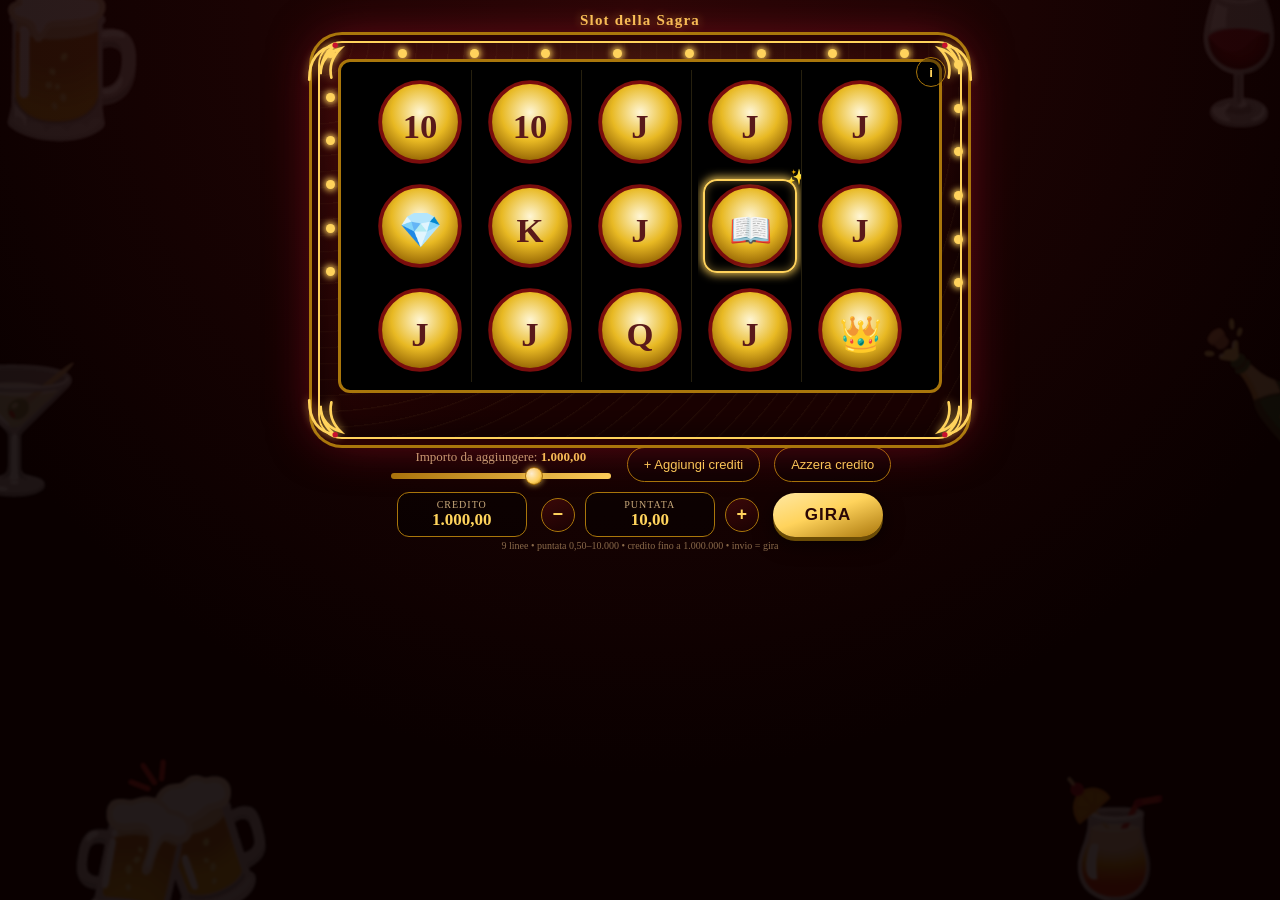
==== slot.html @ bc235b53 "Add files via upload" ====
<!DOCTYPE html>
<html lang="it">
<head>
<meta charset="UTF-8">
<meta name="viewport" content="width=device-width, initial-scale=1, viewport-fit=cover, maximum-scale=1, user-scalable=no">
<title>Slot della Sagra</title>

<!-- ---------- PWA: installabile sulla home + offline ---------- -->
<link rel="manifest" href="manifest.webmanifest">
<meta name="theme-color" content="#7a0d0d">
<meta name="color-scheme" content="dark">
<meta name="mobile-web-app-capable" content="yes">
<meta name="application-name" content="Slot Sagra">
<!-- iOS / iPadOS: aggiungi a schermata Home -->
<meta name="apple-mobile-web-app-capable" content="yes">
<meta name="apple-mobile-web-app-status-bar-style" content="black-translucent">
<meta name="apple-mobile-web-app-title" content="Slot Sagra">
<link rel="apple-touch-icon" href="images/icons/apple-touch-icon.png">
<link rel="icon" type="image/png" sizes="192x192" href="images/icons/icon-192.png">
<link rel="icon" type="image/png" sizes="512x512" href="images/icons/icon-512.png">
<style>
  :root {
    --gold: #ffd35c;
    --gold-dark: #a9760b;
    --red: #7a0d0d;
    --red-bright: #c8102e;
    --cell: 104px;
    --reels: 5;
  }

  * { box-sizing: border-box; }

  body {
    font-family: Georgia, 'Times New Roman', serif;
    background:
      radial-gradient(circle at top, #2a0606 0%, #0a0000 70%);
    color: #f5e6c8;
    text-align: center;
    padding: 10px 16px 12px 16px;
    min-height: 100vh;
    margin: 0;
    position: relative;
    overflow-x: hidden;
  }
  body.bonus-tint {
    filter: sepia(0.28) saturate(1.4) hue-rotate(-6deg) brightness(1.05);
    transition: filter 0.6s ease;
  }

  .decor {
    position: fixed;
    inset: 0;
    z-index: -1;
    pointer-events: none;
    overflow: hidden;
  }
  .decor span {
    position: absolute;
    font-size: 150px;
    opacity: 0.10;
    filter: blur(1px) saturate(0.8);
    animation: decorFloat 16s ease-in-out infinite;
  }
  .decor span:nth-child(1) { top: -30px;   left: -30px;  animation-duration: 15s; }
  .decor span:nth-child(2) { top: -20px;   right: -40px; font-size: 130px; animation-duration: 19s; animation-delay: -4s; }
  .decor span:nth-child(3) { bottom: -50px; left: 5%;    font-size: 170px; animation-duration: 21s; animation-delay: -9s; }
  .decor span:nth-child(4) { bottom: -40px; right: 6%;   font-size: 140px; animation-duration: 17s; animation-delay: -6s; }
  .decor span:nth-child(5) { top: 40%;     left: -60px;  font-size: 120px; animation-duration: 23s; animation-delay: -12s; }
  .decor span:nth-child(6) { top: 35%;     right: -60px; font-size: 120px; animation-duration: 18s; animation-delay: -3s; }
  @keyframes decorFloat {
    0%, 100% { transform: translate(0, 0) rotate(-4deg); }
    50%      { transform: translate(18px, -22px) rotate(4deg); }
  }

  h1 {
    font-weight: 700;
    letter-spacing: 1.2px;
    font-size: 15px;
    margin: 2px 0 14px 0;
    color: var(--gold);
    text-shadow: 0 0 10px rgba(255,211,92,0.5), 0 0 24px rgba(200,16,46,0.4);
  }

  .home-btn {
    position: fixed;
    top: 12px;
    right: 12px;
    width: 34px;
    height: 34px;
    border-radius: 50%;
    border: 1px solid var(--gold-dark);
    background: rgba(0,0,0,0.45);
    display: flex;
    align-items: center;
    justify-content: center;
    color: var(--gold);
    text-decoration: none;
    z-index: 30;
    box-shadow: 0 0 8px rgba(0,0,0,0.5);
  }
  .home-btn:hover { background: rgba(255,211,92,0.2); }

  /* ---------- cornice con lucine ---------- */
  .marquee {
    position: relative;
    max-width: 640px;
    margin: 8px auto 0 auto;
    padding: 16px 18px;
    border-radius: 22px;
    background:
      radial-gradient(circle at 50% 0%, rgba(255,211,92,0.08), transparent 60%),
      repeating-radial-gradient(circle at 0 0, rgba(255,211,92,0.05) 0px, transparent 2px 16px),
      linear-gradient(160deg, #4a0a0a, #1a0202 70%);
    box-shadow:
      0 0 0 2px var(--gold),
      0 0 0 8px #2a0202,
      0 0 0 11px var(--gold-dark),
      0 0 50px rgba(200,16,46,0.6),
      inset 0 0 34px rgba(0,0,0,0.65);
    transition: max-width 0.4s ease;
  }
  .marquee.bonus-mode {
    --cell: 76px;
    max-width: 820px;
    --red-bright: #9b30ff;
    background:
      radial-gradient(circle at 15% 100%, rgba(155,48,255,0.22), transparent 55%),
      radial-gradient(circle at 85% 0%, rgba(155,48,255,0.20), transparent 55%),
      radial-gradient(circle at 50% 0%, rgba(255,211,92,0.10), transparent 60%),
      repeating-radial-gradient(circle at 0 0, rgba(255,211,92,0.05) 0px, transparent 2px 16px),
      linear-gradient(160deg, #4a0a0a, #1a0202 70%);
  }
  .marquee.bonus-mode .corner circle { fill: #b866ff; }
  .marquee.bonus-mode .corner path { stroke: var(--gold); }

  .corner {
    position: absolute;
    width: 54px;
    height: 54px;
    z-index: 4;
    pointer-events: none;
    filter: drop-shadow(0 0 4px rgba(255,211,92,0.7));
  }
  .corner.tl { top: -14px;    left: -14px; }
  .corner.tr { top: -14px;    right: -14px;   transform: scaleX(-1); }
  .corner.bl { bottom: -14px; left: -14px;    transform: scaleY(-1); }
  .corner.br { bottom: -14px; right: -14px;   transform: scale(-1,-1); }

  .lamps {
    position: absolute;
    inset: 6px;
    pointer-events: none;
    border-radius: 18px;
  }
  .lamp {
    position: absolute;
    width: 9px;
    height: 9px;
    border-radius: 50%;
    background: var(--gold);
    box-shadow: 0 0 6px 2px rgba(255,211,92,0.9);
    animation: lampBlink 1.4s ease-in-out infinite;
  }
  @keyframes lampBlink {
    0%, 100% { opacity: 0.15; transform: scale(0.8); }
    50% { opacity: 1; transform: scale(1.15); }
  }

  .info-btn {
    position: absolute;
    top: 14px;
    right: 14px;
    width: 30px;
    height: 30px;
    border-radius: 50%;
    border: 1px solid var(--gold-dark);
    background: rgba(0,0,0,0.35);
    color: var(--gold);
    font-weight: 700;
    cursor: pointer;
    z-index: 3;
  }

  /* ---------- rulli ---------- */
  .reels {
    position: relative;
    display: grid;
    grid-template-columns: repeat(var(--reels), var(--cell));
    justify-content: center;
    gap: 6px;
    background: #000;
    border: 3px solid var(--gold-dark);
    border-radius: 12px;
    padding: 8px;
    box-shadow: inset 0 0 24px rgba(0,0,0,0.9);
  }

  .reel {
    width: var(--cell);
    height: calc(var(--cell) * 3);
    overflow: hidden;
    border-right: 1px solid rgba(255,211,92,0.15);
    position: relative;
  }
  .reel:last-child { border-right: none; }

  .reel-strip {
    display: flex;
    flex-direction: column;
    will-change: transform;
  }
  .reel-strip.spin-blur .cell img {
    filter: blur(3px) brightness(1.2);
  }

  .cell {
    position: relative;
    width: var(--cell);
    height: var(--cell);
    display: flex;
    align-items: center;
    justify-content: center;
    flex: 0 0 var(--cell);
  }
  .cell img {
    width: calc(var(--cell) - 14px);
    height: calc(var(--cell) - 14px);
    object-fit: contain;
    transition: filter 0.15s ease;
  }
  .cell.win img {
    animation: winPulse 0.6s ease-in-out infinite alternate;
    filter: drop-shadow(0 0 10px var(--gold)) drop-shadow(0 0 20px var(--red-bright));
  }
  @keyframes winPulse {
    from { transform: scale(1); }
    to   { transform: scale(1.12); }
  }

  /* simbolo bonus: cornice e lucina dedicate per farlo risaltare sempre */
  .cell[data-symbol="bonus"]::before {
    content: "";
    position: absolute;
    inset: 5px;
    border-radius: 14px;
    border: 2px solid var(--gold);
    box-shadow: 0 0 9px 2px rgba(255,211,92,0.85), inset 0 0 10px rgba(255,211,92,0.4);
    animation: bonusRingPulse 1.1s ease-in-out infinite alternate;
    pointer-events: none;
  }
  .cell[data-symbol="bonus"]::after {
    content: "\2728";
    position: absolute;
    top: -6px;
    right: -4px;
    font-size: 15px;
    animation: bonusSparkle 1.6s ease-in-out infinite;
    pointer-events: none;
  }
  @keyframes bonusRingPulse {
    from { opacity: 0.45; transform: scale(0.97); }
    to   { opacity: 1; transform: scale(1.04); }
  }
  @keyframes bonusSparkle {
    0%, 100% { opacity: 0.3; transform: scale(0.8) rotate(0deg); }
    50%      { opacity: 1;   transform: scale(1.2) rotate(20deg); }
  }

  /* rullo espanso col simbolo fortunato durante i giri gratis: bagliore oro+viola */
  .cell.expand-glow::before {
    content: "";
    position: absolute;
    inset: 3px;
    border-radius: 12px;
    box-shadow: 0 0 16px 4px rgba(255,211,92,0.9), 0 0 26px 8px rgba(155,48,255,0.55);
    animation: bonusRingPulse 0.8s ease-in-out infinite alternate;
    pointer-events: none;
  }

  /* ---------- linea di vincita ---------- */
  #lineOverlay {
    position: absolute;
    inset: 0;
    width: 100%;
    height: 100%;
    pointer-events: none;
    z-index: 6;
  }
  #lineOverlay polyline {
    fill: none;
    stroke-width: 5;
    stroke-linecap: round;
    stroke-linejoin: round;
    opacity: 0;
    transition: opacity 0.2s ease;
    filter: drop-shadow(0 0 6px currentColor) drop-shadow(0 0 12px currentColor);
  }
  #lineOverlay polyline.show { opacity: 1; }
  #lineOverlay circle {
    opacity: 0;
    transition: opacity 0.2s ease;
    filter: drop-shadow(0 0 5px currentColor);
  }
  #lineOverlay circle.show { opacity: 1; }

  /* ---------- pannello risultati ---------- */
  .win-banner {
    margin-top: 6px;
    min-height: 20px;
    font-size: 17px;
    font-weight: 700;
    color: var(--gold);
    text-shadow: 0 0 12px rgba(255,211,92,0.8);
    opacity: 0;
  }
  .win-banner.show {
    animation: winBanner 0.5s ease forwards;
  }
  @keyframes winBanner {
    from { opacity: 0; transform: scale(0.85); }
    to   { opacity: 1; transform: scale(1); }
  }

  .lines-list {
    max-width: 460px;
    margin: 2px auto 0 auto;
    font-size: 11px;
    color: #d9b877;
    line-height: 1.4;
  }

  /* ---------- giri gratis ---------- */
  .free-spin-hud {
    display: none;
    margin: 6px auto 2px auto;
    max-width: 480px;
    background: rgba(0,0,0,0.4);
    border: 1px solid var(--gold);
    border-radius: 12px;
    padding: 6px 14px;
    font-size: 12px;
    color: var(--gold);
  }
  .free-spin-hud.show { display: block; }
  .free-spin-hud .lucky-icon {
    width: 22px; height: 22px; object-fit: contain; vertical-align: middle; margin: 0 4px;
  }
  .free-spin-hud {
    box-shadow: 0 0 16px rgba(155,48,255,0.35);
  }
  .free-spin-hud strong { color: #c084fc; }

  /* ---------- controlli ---------- */
  .controls {
    max-width: 640px;
    margin: 10px auto 0 auto;
    display: flex;
    align-items: center;
    justify-content: center;
    gap: 14px;
    flex-wrap: wrap;
  }

  .stat {
    background: rgba(0,0,0,0.4);
    border: 1px solid var(--gold-dark);
    border-radius: 12px;
    padding: 6px 16px;
    min-width: 130px;
  }
  .stat .label { font-size: 10px; letter-spacing: 1px; color: #c9a97a; text-transform: uppercase; }
  .stat .value { font-size: 17px; font-weight: 700; color: var(--gold); }

  .bet-stepper {
    display: flex;
    align-items: center;
    gap: 10px;
  }
  .step-btn {
    width: 34px;
    height: 34px;
    border-radius: 50%;
    border: 1px solid var(--gold-dark);
    background: linear-gradient(160deg, #3a0808, #1a0202);
    color: var(--gold);
    font-size: 18px;
    font-weight: 700;
    cursor: pointer;
  }
  .step-btn:disabled { opacity: 0.3; cursor: default; }

  .spin-btn {
    font-size: 17px;
    font-weight: 700;
    letter-spacing: 1px;
    padding: 12px 32px;
    cursor: pointer;
    border: none;
    border-radius: 40px;
    color: #2a0606;
    background: linear-gradient(160deg, #ffe8a3, var(--gold) 45%, var(--gold-dark) 100%);
    box-shadow: 0 4px 0 #6b4c05, 0 6px 20px rgba(0,0,0,0.6);
    transition: transform 0.1s ease;
  }
  .spin-btn:hover:not(:disabled) { transform: translateY(-2px); }
  .spin-btn:active:not(:disabled) { transform: translateY(2px); box-shadow: 0 2px 0 #6b4c05, 0 3px 10px rgba(0,0,0,0.6); }
  .spin-btn:disabled { opacity: 0.55; cursor: default; }

  .add-amount-group {
    display: flex;
    flex-direction: column;
    align-items: center;
    gap: 6px;
    min-width: 220px;
  }
  .add-amount-group label {
    font-size: 13px;
    color: #c9a97a;
  }
  .add-amount-group strong { color: var(--gold); }
  .add-slider {
    width: 220px;
    -webkit-appearance: none;
    appearance: none;
    height: 6px;
    border-radius: 4px;
    background: linear-gradient(90deg, var(--gold-dark), var(--gold));
    outline: none;
  }
  .add-slider::-webkit-slider-thumb {
    -webkit-appearance: none;
    appearance: none;
    width: 18px;
    height: 18px;
    border-radius: 50%;
    background: radial-gradient(circle at 35% 35%, #fff6d5, var(--gold) 60%, var(--gold-dark));
    border: 1px solid var(--gold-dark);
    cursor: pointer;
    box-shadow: 0 0 6px rgba(255,211,92,0.8);
  }
  .add-slider::-moz-range-thumb {
    width: 18px;
    height: 18px;
    border-radius: 50%;
    background: radial-gradient(circle at 35% 35%, #fff6d5, var(--gold) 60%, var(--gold-dark));
    border: 1px solid var(--gold-dark);
    cursor: pointer;
    box-shadow: 0 0 6px rgba(255,211,92,0.8);
  }

  .add-credit-btn {
    font-size: 13px;
    padding: 9px 16px;
    cursor: pointer;
    border: 1px solid var(--gold-dark);
    border-radius: 20px;
    background: rgba(0,0,0,0.35);
    color: var(--gold);
  }
  .add-credit-btn:hover { background: rgba(255,211,92,0.15); }
  .add-credit-btn:disabled { opacity: 0.4; cursor: default; }
  .add-credit-btn.flash { animation: capFlash 0.4s ease; }
  @keyframes capFlash {
    0%, 100% { box-shadow: none; }
    50% { box-shadow: 0 0 0 3px var(--red-bright); }
  }

  .sub-note {
    font-size: 10px;
    color: #8a6a4a;
    margin-top: 3px;
  }

  /* ---------- modale ---------- */
  .overlay {
    position: fixed;
    inset: 0;
    background: rgba(0,0,0,0.75);
    display: none;
    align-items: center;
    justify-content: center;
    z-index: 50;
  }
  .overlay.show { display: flex; }

  .modal {
    background: linear-gradient(160deg, #4a0a0a, #1a0202 70%);
    border: 2px solid var(--gold);
    border-radius: 20px;
    padding: 34px 40px;
    max-width: 90vw;
    box-shadow: 0 0 50px rgba(255,211,92,0.5);
    animation: modalPop 0.4s ease;
  }
  @keyframes modalPop {
    from { opacity: 0; transform: scale(0.7); }
    to   { opacity: 1; transform: scale(1); }
  }
  .modal h2 {
    color: var(--gold);
    text-shadow: 0 0 14px rgba(255,211,92,0.8);
    margin: 0 0 10px 0;
  }
  .modal .modal-symbol {
    width: 84px;
    height: 84px;
    object-fit: contain;
    margin: 6px auto 10px auto;
    display: block;
    filter: drop-shadow(0 0 12px var(--gold)) drop-shadow(0 0 18px rgba(155,48,255,0.6));
  }
  .modal .amount {
    font-size: 20px;
    font-weight: 700;
    color: #fff;
    margin-bottom: 22px;
    line-height: 1.5;
  }
  .modal button {
    font-size: 15px;
    padding: 10px 28px;
    border: none;
    border-radius: 30px;
    background: linear-gradient(160deg, #ffe8a3, var(--gold));
    color: #2a0606;
    font-weight: 700;
    cursor: pointer;
  }

  .paytable-panel {
    display: none;
    max-width: 500px;
    margin: 16px auto 0 auto;
    background: rgba(0,0,0,0.5);
    border: 1px solid var(--gold-dark);
    border-radius: 12px;
    padding: 16px 20px;
    text-align: left;
    font-size: 13px;
  }
  .paytable-panel.show { display: block; }
  .paytable-panel table { width: 100%; border-collapse: collapse; }
  .paytable-panel td, .paytable-panel th { padding: 4px 6px; text-align: center; color: #e8c88a; }
  .paytable-panel th { color: var(--gold); border-bottom: 1px solid var(--gold-dark); }
  .paytable-panel .sym-cell { display: flex; align-items: center; gap: 6px; }
  .paytable-panel img { width: 26px; height: 26px; object-fit: contain; }

  /* ---------- lampo dorato di transizione al bonus ---------- */
  .gold-flash {
    position: fixed;
    inset: 0;
    z-index: 45;
    pointer-events: none;
    background: radial-gradient(circle, rgba(255,225,140,0.95) 0%, rgba(255,190,60,0.55) 35%, rgba(255,150,20,0) 70%);
    opacity: 0;
  }
  .gold-flash.show { animation: goldFlash 1.3s ease forwards; }
  @keyframes goldFlash {
    0% { opacity: 0; }
    30% { opacity: 1; }
    100% { opacity: 0; }
  }
  .gold-flash .spark {
    position: absolute;
    top: 50%;
    left: 50%;
    font-size: 26px;
    color: #fff3c4;
    text-shadow: 0 0 8px #ffdd66;
    transform: translate(-50%, -50%);
    opacity: 0;
  }
  .gold-flash.show .spark {
    animation: sparkBurst 1.2s ease-out forwards;
  }
  @keyframes sparkBurst {
    0%   { opacity: 0; transform: translate(-50%, -50%) scale(0.3); }
    15%  { opacity: 1; }
    100% { opacity: 0; transform: translate(calc(-50% + var(--dx)), calc(-50% + var(--dy))) scale(1.3) rotate(180deg); }
  }

  /* ---------- toast ---------- */
  .toast {
    position: fixed;
    top: 20px;
    left: 50%;
    transform: translateX(-50%) translateY(-20px);
    background: linear-gradient(160deg, #ffe8a3, var(--gold));
    color: #2a0606;
    font-weight: 700;
    padding: 12px 26px;
    border-radius: 30px;
    border: 2px solid #9b30ff;
    box-shadow: 0 6px 20px rgba(0,0,0,0.5), 0 0 16px rgba(155,48,255,0.6);
    z-index: 90;
    opacity: 0;
    pointer-events: none;
  }
  .toast.show { animation: toastPop 2.2s ease forwards; }
  @keyframes toastPop {
    0%   { opacity: 0; transform: translateX(-50%) translateY(-20px); }
    15%  { opacity: 1; transform: translateX(-50%) translateY(0); }
    85%  { opacity: 1; transform: translateX(-50%) translateY(0); }
    100% { opacity: 0; transform: translateX(-50%) translateY(-10px); }
  }

  /* ---------- evento pallina wild ---------- */
  .wild-ball {
    position: fixed;
    top: 0;
    left: 0;
    width: 60px;
    height: 60px;
    z-index: 70;
    pointer-events: none;
    transform: translate(calc(100vw + 80px), var(--rest-y, 50vh));
  }
  .wild-ball img {
    width: 100%;
    height: 100%;
    object-fit: contain;
    border-radius: 50%;
    background: radial-gradient(circle at 35% 35%, #fff6d5, var(--gold) 55%, var(--gold-dark));
    border: 3px solid var(--gold);
    box-shadow: 0 0 16px rgba(255,211,92,0.9), 0 0 26px rgba(155,48,255,0.5);
    padding: 6px;
  }
  .wild-ball.enter {
    animation: wildBallEnter 1.1s cubic-bezier(0.34, 1.1, 0.64, 1) forwards;
  }
  @keyframes wildBallEnter {
    0%   { transform: translate(calc(100vw + 80px), var(--rest-y)) scale(0.7); }
    55%  { transform: translate(var(--rest-x), calc(var(--rest-y) - 34px)) scale(1.08); }
    72%  { transform: translate(var(--rest-x), var(--rest-y)) scale(1); }
    86%  { transform: translate(var(--rest-x), calc(var(--rest-y) - 14px)) scale(1); }
    100% { transform: translate(var(--rest-x), var(--rest-y)) scale(1); }
  }
  .wild-ball.exit {
    animation: wildBallExit 0.85s ease-in forwards;
  }
  @keyframes wildBallExit {
    from { transform: translate(var(--rest-x), var(--rest-y)) scale(1); opacity: 1; }
    to   { transform: translate(calc(100vw + 80px), calc(var(--rest-y) - 50px)) scale(0.6); opacity: 0; }
  }

  .wild-shot {
    position: fixed;
    width: 14px;
    height: 14px;
    margin-left: -7px;
    margin-top: -7px;
    border-radius: 50%;
    background: radial-gradient(circle, #fff6d5, var(--gold) 60%, transparent 80%);
    box-shadow: 0 0 10px 3px rgba(255,211,92,0.9), 0 0 16px 4px rgba(155,48,255,0.6);
    z-index: 71;
    pointer-events: none;
    animation: wildShotFly 0.3s linear forwards;
  }
  @keyframes wildShotFly {
    from { transform: translate(0, 0); opacity: 1; }
    to   { transform: translate(var(--tx), var(--ty)); opacity: 0.9; }
  }

  .wild-impact {
    position: fixed;
    z-index: 65;
    pointer-events: none;
    border-radius: 8px;
    background: rgba(200,16,46,0.6);
    border: 2px solid #ff2d4d;
    box-shadow: 0 0 14px rgba(255,45,77,0.9), inset 0 0 12px rgba(255,45,77,0.6);
    display: flex;
    align-items: center;
    justify-content: center;
    animation: wildImpactPop 0.3s ease-out;
  }
  .wild-impact img {
    width: 78%;
    height: 78%;
    object-fit: contain;
    filter: drop-shadow(0 0 8px rgba(255,255,255,0.85));
  }
  @keyframes wildImpactPop {
    0%   { transform: scale(0.4); opacity: 0; }
    60%  { transform: scale(1.15); opacity: 1; }
    100% { transform: scale(1); opacity: 1; }
  }

  .wild-burst {
    position: fixed;
    width: 10px;
    height: 10px;
    margin-left: -5px;
    margin-top: -5px;
    border-radius: 50%;
    background: var(--gold);
    z-index: 71;
    pointer-events: none;
    animation: wildBurstPop 0.5s ease-out forwards;
  }
  @keyframes wildBurstPop {
    0%   { box-shadow: 0 0 0 0 rgba(255,211,92,0.9), 0 0 0 0 rgba(155,48,255,0.7); opacity: 1; transform: scale(0.6); }
    60%  { box-shadow: 0 0 0 22px rgba(255,211,92,0), 0 0 0 34px rgba(155,48,255,0); opacity: 1; transform: scale(1.3); }
    100% { opacity: 0; transform: scale(1.4); }
  }

  /* ---------- adattamento telefono ---------- */
  button, .spin-btn, .step-btn, .add-credit-btn, .home-btn, .info-btn {
    touch-action: manipulation;   /* niente ritardo / zoom sul doppio tap */
  }

  @media (max-width: 640px) {
    :root { --cell: 58px; }
    body {
      padding:
        calc(10px + env(safe-area-inset-top)) calc(12px + env(safe-area-inset-right))
        calc(12px + env(safe-area-inset-bottom)) calc(12px + env(safe-area-inset-left));
    }
    .marquee { padding: 12px; }
    .marquee.bonus-mode { --cell: 42px; max-width: 96vw; }
    .reels { gap: 4px; padding: 6px; }
    .controls { gap: 10px; margin-top: 8px; }
    .add-amount-group { min-width: 0; width: 100%; }
    .add-slider { width: 100%; max-width: 320px; }
    .stat { min-width: 96px; padding: 6px 10px; }
    .lines-list, .free-spin-hud { max-width: 96vw; }
  }

  @media (max-width: 420px) {
    :root { --cell: 52px; }
    h1 { font-size: 13px; margin-bottom: 8px; }
    .spin-btn { padding: 12px 26px; }
    .bet-stepper { gap: 6px; }
  }

  /* quando gira come app installata */
  @media (display-mode: standalone) {
    .home-btn { display: none; }
  }

  /* pulsante "installa app" */
  .install-btn {
    position: fixed;
    left: 50%;
    bottom: calc(12px + env(safe-area-inset-bottom));
    transform: translateX(-50%);
    z-index: 40;
    display: none;
    align-items: center;
    gap: 8px;
    padding: 10px 18px;
    border-radius: 30px;
    border: 1px solid var(--gold-dark);
    background: linear-gradient(160deg, #ffe8a3, var(--gold) 45%, var(--gold-dark) 100%);
    color: #2a0606;
    font: 700 14px Georgia, serif;
    box-shadow: 0 4px 0 #6b4c05, 0 6px 20px rgba(0,0,0,0.6);
    cursor: pointer;
  }
  .install-btn.show { display: inline-flex; }
</style>
</head>
<body>

<div class="decor">
  <span>&#127866;</span>
  <span>&#127863;</span>
  <span>&#127867;</span>
  <span>&#127865;</span>
  <span>&#127864;</span>
  <span>&#127870;</span>
</div>

<div class="gold-flash" id="goldFlash"></div>
<div class="toast" id="toast"></div>

<h1>Slot della Sagra</h1>

<div class="marquee" id="marquee">
  <div class="lamps" id="lamps"></div>

  <button class="info-btn" id="infoBtn" title="Tabella vincite">i</button>

  <div class="reels" id="reels">
    <svg id="lineOverlay"></svg>
  </div>

  <div class="win-banner" id="winBanner"></div>
  <div class="lines-list" id="linesList"></div>
  <div class="free-spin-hud" id="freeSpinHud"></div>

  <div class="paytable-panel" id="paytablePanel"></div>
</div>

<div class="controls">
  <div class="add-amount-group">
    <label for="addAmountSlider">Importo da aggiungere: <strong id="addAmountValue">0</strong></label>
    <input type="range" id="addAmountSlider" class="add-slider" min="0" max="9" step="1" value="6">
  </div>
  <button class="add-credit-btn" id="addCreditBtn">+ Aggiungi crediti</button>
  <button class="add-credit-btn" id="resetCreditBtn">Azzera credito</button>
</div>

<div class="controls">
  <div class="stat">
    <div class="label">Credito</div>
    <div class="value" id="balanceValue">0</div>
  </div>

  <div class="bet-stepper">
    <button class="step-btn" id="betMinus">−</button>
    <div class="stat">
      <div class="label">Puntata</div>
      <div class="value" id="betValue">0</div>
    </div>
    <button class="step-btn" id="betPlus">+</button>
  </div>

  <button class="spin-btn" id="spinBtn">GIRA</button>
</div>
<div class="sub-note">9 linee &bull; puntata 0,50&ndash;10.000 &bull; credito fino a 1.000.000 &bull; invio = gira</div>

<div class="overlay" id="bonusOverlay">
  <div class="modal" id="modalBody"></div>
</div>

<script>
  // Per sostituire un simbolo con un'immagine, basta salvare il file in
  // images/slot/<chiave>.jpg (o .jpeg/.png/.webp): wild, bonus, gem, moneybag, king, queen, jack, ten.
  //
  // Per usare suoni tuoi al posto di quelli generati, salva i file in sounds/
  // (estensione mp3/ogg/wav/m4a) con questi nomi:
  //   sounds/bonus-music   -> musica di sottofondo durante i giri gratis (in loop)
  //   sounds/line5         -> quando fai una linea da 5+ simboli
  //   sounds/bonus-appear  -> quando appare un simbolo BONUS sullo schermo
  //   sounds/bonus-trigger -> quando trovi 3+ BONUS e vinci i giri gratis (anche i rilanci)
  //   sounds/big-win       -> quando la vincita e' >= 20 volte la puntata
  const SYMBOLS = {
    wild:     { label: 'WILD',   glyph: '\u{1F451}' },
    bonus:    { label: 'BONUS',  glyph: '\u{1F4D6}' },
    moneybag: { label: 'Sacco',  glyph: '\u{1F4B0}' },
    gem:      { label: 'Gemma',  glyph: '\u{1F48E}' },
    king:     { label: 'K',      glyph: 'K' },
    queen:    { label: 'Q',      glyph: 'Q' },
    jack:     { label: 'J',      glyph: 'J' },
    ten:      { label: '10',     glyph: '10' },
  };

  const LUCKY_CANDIDATES = ['moneybag', 'gem', 'king', 'queen', 'jack', 'ten'];

  const WEIGHTS = { ten: 24, jack: 24, queen: 15, king: 15, gem: 9, moneybag: 5, wild: 4, bonus: 5 };
  const TOTAL_WEIGHT = Object.values(WEIGHTS).reduce((a, b) => a + b, 0);

  const PAYTABLE = {
    ten:      { 3: 4,  4: 15,  5: 60,   6: 150,  7: 400 },
    jack:     { 3: 4,  4: 15,  5: 60,   6: 150,  7: 400 },
    queen:    { 3: 8,  4: 30,  5: 120,  6: 300,  7: 800 },
    king:     { 3: 8,  4: 30,  5: 120,  6: 300,  7: 800 },
    gem:      { 3: 15, 4: 60,  5: 250,  6: 600,  7: 1500 },
    moneybag: { 3: 30, 4: 150, 5: 750,  6: 1800, 7: 4500 },
    wild:     { 3: 75, 4: 375, 5: 3750, 6: 9000, 7: 22500 },
  };

  const PAYLINES = [
    [1,1,1,1,1],
    [0,0,0,0,0],
    [2,2,2,2,2],
    [0,1,2,1,0],
    [2,1,0,1,2],
    [0,0,1,2,2],
    [2,2,1,0,0],
    [1,0,0,0,1],
    [1,2,2,2,1],
  ];

  function stretchLine(line, targetLen) {
    if (targetLen === line.length) return line.slice();
    const out = [];
    for (let i = 0; i < targetLen; i++) {
      const srcIndex = Math.round(i * (line.length - 1) / (targetLen - 1));
      out.push(line[srcIndex]);
    }
    return out;
  }
  const paylinesCache = {};
  function getPaylines(n) {
    if (!paylinesCache[n]) paylinesCache[n] = PAYLINES.map(l => stretchLine(l, n));
    return paylinesCache[n];
  }

  const BET_STEPS = [0.5,1,2,5,10,25,50,100,250,500,1000,2500,5000,10000];
  const ADD_STEPS = [10,25,50,100,250,500,1000,2500,5000,10000];
  const MAX_BALANCE = 1000000;
  const IMG_EXTS = ['jpg', 'jpeg', 'png', 'webp'];
  const BASE_REELS = 5, BONUS_REELS = 7, ROWS = 3;
  const FREE_SPINS_AWARD = 10;
  const BIG_WIN_MULT = 20;
  const WILD_EVENT_CHANCE = 0.20;
  const WILD_EVENT_TIME_MULT = 1.9;
  const REEL_BASE_DURATION = 1.1;
  const REEL_STAGGER = 0.4;

  function round2(x) { return Math.round(x * 100) / 100; }

  function placeholderFor(glyph) {
    const svg = `<svg xmlns='http://www.w3.org/2000/svg' width='140' height='140'>
      <defs>
        <radialGradient id='g' cx='50%' cy='38%' r='65%'>
          <stop offset='0%' stop-color='#fff6d5'/>
          <stop offset='55%' stop-color='#e8b923'/>
          <stop offset='100%' stop-color='#8a5a00'/>
        </radialGradient>
      </defs>
      <circle cx='70' cy='70' r='62' fill='url(#g)' stroke='#7a0d0d' stroke-width='6'/>
      <text x='50%' y='55%' font-size='54' font-family='Georgia, serif' font-weight='bold' fill='#5a1a1a' text-anchor='middle' dominant-baseline='central'>${glyph}</text>
    </svg>`;
    return 'data:image/svg+xml;utf8,' + encodeURIComponent(svg);
  }

  function setupImageFallback(imgEl, key) {
    let i = 0;
    imgEl.onerror = function () {
      if (i < IMG_EXTS.length) {
        imgEl.src = `images/slot/${key}.${IMG_EXTS[i]}`;
        i++;
      } else {
        imgEl.onerror = null;
        imgEl.src = placeholderFor(SYMBOLS[key].glyph);
      }
    };
    imgEl.onerror();
  }

  function weightedRandomSymbol() {
    let roll = Math.random() * TOTAL_WEIGHT;
    for (const key in WEIGHTS) {
      if (roll < WEIGHTS[key]) return key;
      roll -= WEIGHTS[key];
    }
    return 'ten';
  }

  function fmt(n) {
    return n.toLocaleString('it-IT', { minimumFractionDigits: 2, maximumFractionDigits: 2 });
  }

  // ---------- stato ----------
  let balance = parseFloat(localStorage.getItem('segraSlotBalance'));
  if (isNaN(balance)) balance = 1000;
  let betIndex = parseInt(localStorage.getItem('segraSlotBetIndex'), 10);
  if (isNaN(betIndex) || betIndex < 0 || betIndex >= BET_STEPS.length) betIndex = 4;
  let spinning = false;
  let bonus = null; // { spinsLeft, luckySymbol, totalWin, bet }

  const balanceValue = document.getElementById('balanceValue');
  const betValue = document.getElementById('betValue');
  const spinBtn = document.getElementById('spinBtn');
  const betMinus = document.getElementById('betMinus');
  const betPlus = document.getElementById('betPlus');
  const addCreditBtn = document.getElementById('addCreditBtn');
  const resetCreditBtn = document.getElementById('resetCreditBtn');
  const addAmountSlider = document.getElementById('addAmountSlider');
  const addAmountValue = document.getElementById('addAmountValue');

  function renderAddAmount() {
    addAmountValue.textContent = fmt(ADD_STEPS[parseInt(addAmountSlider.value, 10)]);
  }
  addAmountSlider.addEventListener('input', renderAddAmount);
  renderAddAmount();
  const winBanner = document.getElementById('winBanner');
  const linesList = document.getElementById('linesList');
  const reelsEl = document.getElementById('reels');
  const marqueeEl = document.getElementById('marquee');
  const bonusOverlay = document.getElementById('bonusOverlay');
  const modalBody = document.getElementById('modalBody');
  const freeSpinHud = document.getElementById('freeSpinHud');
  const goldFlashEl = document.getElementById('goldFlash');
  const toastEl = document.getElementById('toast');

  function saveState() {
    localStorage.setItem('segraSlotBalance', balance);
    localStorage.setItem('segraSlotBetIndex', betIndex);
  }

  function renderStats() {
    balanceValue.textContent = fmt(balance);
    betValue.textContent = fmt(BET_STEPS[betIndex]);
    const locked = spinning || !!bonus;
    betMinus.disabled = betIndex === 0 || locked;
    betPlus.disabled = betIndex === BET_STEPS.length - 1 || locked;
    addCreditBtn.disabled = locked;
    resetCreditBtn.disabled = locked;
    addAmountSlider.disabled = locked;
    spinBtn.disabled = spinning || (!bonus && balance < BET_STEPS[betIndex]);
    if (spinning) spinBtn.textContent = 'IN CORSO…';
    else spinBtn.textContent = bonus ? 'GIRA (gratis)' : 'GIRA';
  }

  betMinus.addEventListener('click', () => {
    if (betIndex > 0) { betIndex--; saveState(); renderStats(); }
  });
  betPlus.addEventListener('click', () => {
    if (betIndex < BET_STEPS.length - 1) { betIndex++; saveState(); renderStats(); }
  });

  addCreditBtn.addEventListener('click', () => {
    if (balance >= MAX_BALANCE) {
      addCreditBtn.classList.remove('flash');
      void addCreditBtn.offsetWidth;
      addCreditBtn.classList.add('flash');
      return;
    }
    balance = Math.min(MAX_BALANCE, balance + ADD_STEPS[parseInt(addAmountSlider.value, 10)]);
    saveState();
    renderStats();
  });

  resetCreditBtn.addEventListener('click', () => {
    balance = 0;
    saveState();
    renderStats();
  });

  // ---------- audio generato ----------
  let audioCtx;
  function ensureAudio() {
    if (!audioCtx) audioCtx = new (window.AudioContext || window.webkitAudioContext)();
  }
  function beep(freq, duration, type, vol, delay) {
    ensureAudio();
    const t0 = audioCtx.currentTime + (delay || 0);
    const osc = audioCtx.createOscillator();
    const gain = audioCtx.createGain();
    osc.type = type || 'sine';
    osc.frequency.value = freq;
    gain.gain.setValueAtTime(vol || 0.15, t0);
    gain.gain.exponentialRampToValueAtTime(0.001, t0 + duration);
    osc.connect(gain).connect(audioCtx.destination);
    osc.start(t0);
    osc.stop(t0 + duration);
  }
  function playBeepSequence(freqs, duration, type, vol, gap) {
    freqs.forEach((f, i) => beep(f, duration, type, vol, i * gap));
  }
  function reelStopSound() { beep(420, 0.09, 'triangle', 0.18); }
  function winSound() { playBeepSequence([523, 659, 784], 0.22, 'sine', 0.16, 0.09); }
  function line5FallbackSound() { playBeepSequence([660, 880, 1100, 1320], 0.18, 'triangle', 0.18, 0.07); }
  function bonusAppearFallbackSound() { beep(300, 0.12, 'square', 0.12); }
  function bonusTriggerFallbackSound() { playBeepSequence([392, 523, 659, 784, 988, 1175], 0.3, 'square', 0.12, 0.1); }
  function bigWinFallbackSound() { playBeepSequence([523, 659, 784, 1047, 1319, 1568, 2093], 0.25, 'sine', 0.17, 0.08); }

  // rumore filtrato per il rullo che gira: piu' morbido di un tono puro,
  // e si abbassa di volume ad ogni colonna che si ferma
  let noiseBuffer = null;
  function getNoiseBuffer() {
    ensureAudio();
    if (!noiseBuffer) {
      const len = audioCtx.sampleRate * 2;
      noiseBuffer = audioCtx.createBuffer(1, len, audioCtx.sampleRate);
      const data = noiseBuffer.getChannelData(0);
      for (let i = 0; i < len; i++) data[i] = Math.random() * 2 - 1;
    }
    return noiseBuffer;
  }
  let spinSource = null, spinGain = null;
  const SPIN_BASE_GAIN = 0.30;
  function startSpinSound() {
    ensureAudio();
    spinSource = audioCtx.createBufferSource();
    spinSource.buffer = getNoiseBuffer();
    spinSource.loop = true;
    const filter = audioCtx.createBiquadFilter();
    filter.type = 'bandpass';
    filter.frequency.value = 420;
    filter.Q.value = 0.8;
    spinGain = audioCtx.createGain();
    spinGain.gain.value = 0.0001;
    spinGain.gain.linearRampToValueAtTime(SPIN_BASE_GAIN, audioCtx.currentTime + 0.15);
    spinSource.connect(filter).connect(spinGain).connect(audioCtx.destination);
    spinSource.start();
  }
  function duckSpinSound(remaining, total) {
    if (!spinSource) return;
    const t = audioCtx.currentTime;
    const target = Math.max(SPIN_BASE_GAIN * (remaining / total), 0.0001);
    spinGain.gain.cancelScheduledValues(t);
    spinGain.gain.setValueAtTime(spinGain.gain.value, t);
    spinGain.gain.linearRampToValueAtTime(target, t + 0.2);
  }
  function stopSpinSound() {
    if (!spinSource) return;
    const t = audioCtx.currentTime;
    spinGain.gain.cancelScheduledValues(t);
    spinGain.gain.setValueAtTime(spinGain.gain.value, t);
    spinGain.gain.linearRampToValueAtTime(0.0001, t + 0.2);
    spinSource.stop(t + 0.25);
    spinSource = null;
  }

  // ---------- suoni personalizzati (sounds/) ----------
  const SOUND_EXTS = ['mp3', 'ogg', 'wav', 'm4a', 'mpeg'];
  const SOUND_FILES = { bonusMusic: 'bonus-music', line5: 'line5', bonusAppear: 'bonus-appear', bonusTrigger: 'bonus-trigger', bigWin: 'big-win' };
  const customSounds = Object.fromEntries(Object.keys(SOUND_FILES).map(k => [k, null]));

  function loadCustomAudio(key) {
    const audio = new Audio();
    let i = 0;
    audio.preload = 'auto';
    audio.addEventListener('canplaythrough', () => { customSounds[key] = audio; }, { once: true });
    audio.addEventListener('error', () => {
      i++;
      if (i < SOUND_EXTS.length) audio.src = `sounds/${SOUND_FILES[key]}.${SOUND_EXTS[i]}`;
      else customSounds[key] = null;
    });
    audio.src = `sounds/${SOUND_FILES[key]}.${SOUND_EXTS[0]}`;
  }
  Object.keys(customSounds).forEach(loadCustomAudio);

  function playCustom(key, opts) {
    const a = customSounds[key];
    if (!a) return false;
    a.loop = !!(opts && opts.loop);
    try { a.currentTime = 0; } catch (e) {}
    a.play().catch(() => {});
    return true;
  }
  function stopCustom(key) {
    const a = customSounds[key];
    if (a) { a.pause(); try { a.currentTime = 0; } catch (e) {} }
  }
  function playSoundOr(key, fallbackFn) {
    if (!playCustom(key)) fallbackFn();
  }

  // ---------- fregi agli angoli (le 4 copie sono identiche, generate una volta) ----------
  (function buildCorners() {
    const path = 'M6,94 C6,58 22,36 54,30 C38,42 27,58 27,84 C27,58 43,42 64,36 C48,52 42,68 47,90';
    ['tl', 'tr', 'bl', 'br'].forEach(pos => {
      const svg = document.createElementNS('http://www.w3.org/2000/svg', 'svg');
      svg.setAttribute('class', `corner ${pos}`);
      svg.setAttribute('viewBox', '0 0 100 100');
      const p = document.createElementNS('http://www.w3.org/2000/svg', 'path');
      p.setAttribute('d', path);
      p.setAttribute('stroke', '#ffd35c');
      p.setAttribute('stroke-width', '5');
      p.setAttribute('fill', 'none');
      p.setAttribute('stroke-linecap', 'round');
      const c = document.createElementNS('http://www.w3.org/2000/svg', 'circle');
      c.setAttribute('cx', '54');
      c.setAttribute('cy', '30');
      c.setAttribute('r', '5');
      c.setAttribute('fill', '#c8102e');
      svg.appendChild(p);
      svg.appendChild(c);
      marqueeEl.appendChild(svg);
    });
  })();

  // ---------- lucine cornice ----------
  const lampsEl = document.getElementById('lamps');
  (function buildLamps() {
    const count = 28;
    for (let i = 0; i < count; i++) {
      const lamp = document.createElement('div');
      lamp.className = 'lamp';
      const t = i / count;
      const perimeter = 2 * (100 + 60);
      const dist = t * perimeter;
      let x, y;
      if (dist < 100) { x = dist; y = 0; }
      else if (dist < 100 + 60) { x = 100; y = dist - 100; }
      else if (dist < 200 + 60) { x = 100 - (dist - 160); y = 60; }
      else { x = 0; y = 60 - (dist - 260); }
      lamp.style.left = x + '%';
      lamp.style.top = y + '%';
      lamp.style.animationDelay = (t * 1.4).toFixed(2) + 's';
      lampsEl.appendChild(lamp);
    }
  })();

  // ---------- costruzione rulli (dinamica: 5 in gioco normale, 7 in bonus) ----------
  let reelStrips = [];
  function buildReels(n) {
    reelsEl.querySelectorAll('.reel').forEach(r => r.remove());
    reelsEl.style.setProperty('--reels', n);
    reelStrips = [];
    for (let c = 0; c < n; c++) {
      const reel = document.createElement('div');
      reel.className = 'reel';
      const strip = document.createElement('div');
      strip.className = 'reel-strip';
      reel.appendChild(strip);
      reelsEl.appendChild(reel);
      reelStrips.push(strip);
    }
    renderIdleReels();
  }

  function makeCell(key, expanded) {
    const cell = document.createElement('div');
    cell.className = 'cell' + (expanded ? ' expand-glow' : '');
    cell.dataset.symbol = key;
    const img = document.createElement('img');
    img.alt = SYMBOLS[key].label;
    setupImageFallback(img, key);
    cell.appendChild(img);
    return cell;
  }

  function renderIdleReels() {
    reelStrips.forEach(strip => {
      strip.innerHTML = '';
      strip.style.transition = 'none';
      strip.style.transform = 'translateY(0)';
      for (let r = 0; r < ROWS; r++) {
        strip.appendChild(makeCell(weightedRandomSymbol(), false));
      }
    });
  }

  buildReels(BASE_REELS);

  // ---------- linee di vincita lampeggianti ----------
  const lineOverlay = document.getElementById('lineOverlay');
  const LINE_COLORS = ['#00e5ff', '#39ff14', '#ff2fd0', '#ffffff', '#ff8c00', '#7cfc00', '#1e90ff', '#ff4d6d', '#ffd35c'];

  function cellCenter(col, row, reelsRect) {
    const strip = reelStrips[col];
    const cellEl = strip.children[strip.children.length - ROWS + row];
    const cellRect = cellEl.getBoundingClientRect();
    return {
      x: cellRect.left + cellRect.width / 2 - reelsRect.left,
      y: cellRect.top + cellRect.height / 2 - reelsRect.top,
    };
  }

  function clearLineOverlay() {
    lineOverlay.innerHTML = '';
  }

  function drawLine(pattern, colorIndex, reelsRect) {
    lineOverlay.setAttribute('viewBox', `0 0 ${reelsRect.width} ${reelsRect.height}`);
    lineOverlay.innerHTML = '';
    const color = LINE_COLORS[colorIndex % LINE_COLORS.length];
    const points = pattern.map((row, c) => cellCenter(c, row, reelsRect));

    const poly = document.createElementNS('http://www.w3.org/2000/svg', 'polyline');
    poly.setAttribute('points', points.map(p => `${p.x},${p.y}`).join(' '));
    poly.setAttribute('style', `stroke:${color}; color:${color}`);
    poly.classList.add('show');
    lineOverlay.appendChild(poly);

    points.forEach(p => {
      const dot = document.createElementNS('http://www.w3.org/2000/svg', 'circle');
      dot.setAttribute('cx', p.x);
      dot.setAttribute('cy', p.y);
      dot.setAttribute('r', 6);
      dot.setAttribute('style', `fill:${color}; color:${color}`);
      dot.classList.add('show');
      lineOverlay.appendChild(dot);
    });
  }

  function showWinningLines(lineResults, paylinesActive) {
    clearLineOverlay();
    if (!lineResults.length) return;
    const reelsRect = reelsEl.getBoundingClientRect();
    let i = 0;
    function next() {
      drawLine(paylinesActive[lineResults[i].lineIdx], i, reelsRect);
      i++;
      if (i < lineResults.length) setTimeout(next, 900);
      else setTimeout(clearLineOverlay, 900);
    }
    next();
  }

  // ---------- valutazione linee ----------
  function evaluateLine(symbols) {
    let paySymbol = null;
    for (const s of symbols) {
      if (s !== 'wild') { paySymbol = s; break; }
    }
    if (paySymbol === null) paySymbol = 'wild';
    if (!PAYTABLE[paySymbol]) return null;
    let count = 0;
    for (const s of symbols) {
      if (s === paySymbol || s === 'wild') count++;
      else break;
    }
    if (count < 3) return null;
    const mult = PAYTABLE[paySymbol][count];
    if (!mult) return null;
    return { symbol: paySymbol, count };
  }

  // ---------- evento casuale: pallina wild ----------
  function injectRandomWilds(grid) {
    const n = grid.length;
    const allCells = [];
    for (let c = 0; c < n; c++) for (let r = 0; r < ROWS; r++) allCells.push([c, r]);
    const count = Math.min(2 + Math.floor(Math.random() * 5), allCells.length);
    // shuffle parziale: bastano le prime `count` posizioni, non tutta la griglia
    for (let i = 0; i < count; i++) {
      const j = i + Math.floor(Math.random() * (allCells.length - i));
      [allCells[i], allCells[j]] = [allCells[j], allCells[i]];
    }
    const chosen = allCells.slice(0, count);
    chosen.forEach(([c, r]) => { grid[c][r] = 'wild'; });
    return chosen;
  }

  // geometria di una casella (riga/colonna) nel rullo, che sia gia' fermo o
  // ancora in scorrimento: il contenitore .reel non si muove mai, solo il
  // suo contenuto interno, quindi la posizione della "finestra" e' stabile
  function getReelSlotRect(col, row) {
    const reelDiv = reelStrips[col].parentElement;
    const rect = reelDiv.getBoundingClientRect();
    const cellSize = rect.height / ROWS;
    return { rect, cellSize };
  }

  function predictedCellCenter(col, row) {
    const { rect, cellSize } = getReelSlotRect(col, row);
    return {
      x: rect.left + rect.width / 2,
      y: rect.top + (row + 0.5) * cellSize,
    };
  }

  // caselle "wildate" mentre il rullo gira ancora: restano rosse e con il
  // simbolo wild visibile finche' quella colonna non si ferma davvero
  let activeWildOverlays = {};
  function placeWildOverlay(col, row) {
    const { rect, cellSize } = getReelSlotRect(col, row);
    const el = document.createElement('div');
    el.className = 'wild-impact';
    el.style.left = rect.left + 'px';
    el.style.top = (rect.top + row * cellSize) + 'px';
    el.style.width = rect.width + 'px';
    el.style.height = cellSize + 'px';
    const img = document.createElement('img');
    setupImageFallback(img, 'wild');
    el.appendChild(img);
    document.body.appendChild(el);
    if (!activeWildOverlays[col]) activeWildOverlays[col] = [];
    activeWildOverlays[col].push(el);
  }
  function clearWildOverlays(col) {
    (activeWildOverlays[col] || []).forEach(el => el.remove());
    delete activeWildOverlays[col];
  }
  function clearAllWildOverlays() {
    Object.keys(activeWildOverlays).forEach(clearWildOverlays);
  }

  function fireWildShot(x1, y1, x2, y2, col, row) {
    const shot = document.createElement('div');
    shot.className = 'wild-shot';
    shot.style.left = x1 + 'px';
    shot.style.top = y1 + 'px';
    shot.style.setProperty('--tx', (x2 - x1) + 'px');
    shot.style.setProperty('--ty', (y2 - y1) + 'px');
    document.body.appendChild(shot);
    setTimeout(() => {
      shot.remove();
      const burst = document.createElement('div');
      burst.className = 'wild-burst';
      burst.style.left = x2 + 'px';
      burst.style.top = y2 + 'px';
      document.body.appendChild(burst);
      setTimeout(() => burst.remove(), 500);
      placeWildOverlay(col, row);
    }, 300);
  }

  function runWildEvent(positions) {
    const ball = document.createElement('div');
    ball.className = 'wild-ball';
    const img = document.createElement('img');
    setupImageFallback(img, 'wild');
    ball.appendChild(img);
    document.body.appendChild(ball);

    const marqueeRect = marqueeEl.getBoundingClientRect();
    const restX = Math.min(marqueeRect.right + 20, window.innerWidth - 50);
    const restY = marqueeRect.top + marqueeRect.height * 0.32;
    ball.style.setProperty('--rest-x', restX + 'px');
    ball.style.setProperty('--rest-y', restY + 'px');
    ball.classList.add('enter');

    setTimeout(() => {
      let i = 0;
      function nextShot() {
        const [c, r] = positions[i];
        const target = predictedCellCenter(c, r);
        fireWildShot(restX, restY, target.x, target.y, c, r);
        i++;
        if (i < positions.length) {
          setTimeout(nextShot, 220);
        } else {
          setTimeout(() => {
            ball.classList.remove('enter');
            ball.classList.add('exit');
            setTimeout(() => ball.remove(), 900);
          }, 550);
        }
      }
      nextShot();
    }, 1000);
  }

  // ---------- lampo dorato + toast ----------
  function triggerGoldFlash() {
    goldFlashEl.innerHTML = '';
    const sparkChars = ['✦', '✧', '⭐', '✨'];
    for (let i = 0; i < 10; i++) {
      const s = document.createElement('span');
      s.className = 'spark';
      s.textContent = sparkChars[i % sparkChars.length];
      const angle = (i / 10) * Math.PI * 2;
      const dist = 160 + Math.random() * 80;
      s.style.setProperty('--dx', Math.cos(angle) * dist + 'px');
      s.style.setProperty('--dy', Math.sin(angle) * dist + 'px');
      s.style.animationDelay = (Math.random() * 0.15) + 's';
      goldFlashEl.appendChild(s);
    }
    goldFlashEl.classList.remove('show');
    void goldFlashEl.offsetWidth;
    goldFlashEl.classList.add('show');
    setTimeout(() => goldFlashEl.classList.remove('show'), 1400);
  }

  function showToast(text) {
    toastEl.textContent = text;
    toastEl.classList.remove('show');
    void toastEl.offsetWidth;
    toastEl.classList.add('show');
  }

  // ---------- modale generica ----------
  function showBonusModal(opts) {
    let html = `<h2>${opts.title}</h2>`;
    if (opts.symbolKey) html += `<img class="modal-symbol" id="modalSymbolImg" alt="">`;
    html += `<div class="amount">${opts.bodyHtml || ''}</div>`;
    html += `<button id="modalActionBtn">${opts.buttonLabel}</button>`;
    modalBody.innerHTML = html;
    if (opts.symbolKey) setupImageFallback(document.getElementById('modalSymbolImg'), opts.symbolKey);
    bonusOverlay.classList.add('show');
    document.getElementById('modalActionBtn').addEventListener('click', () => {
      bonusOverlay.classList.remove('show');
      if (opts.onClose) opts.onClose();
    }, { once: true });
  }

  function updateFreeSpinHud() {
    if (!bonus) { freeSpinHud.innerHTML = ''; return; }
    const sym = SYMBOLS[bonus.luckySymbol];
    freeSpinHud.innerHTML = `Giri gratis rimasti: <strong>${bonus.spinsLeft}</strong> &nbsp;&middot;&nbsp; Simbolo fortunato: <img class="lucky-icon" id="luckyIconImg" alt="${sym.label}"> ${sym.label} &nbsp;&middot;&nbsp; Vincita bonus: <strong>${fmt(bonus.totalWin)}</strong>`;
    const img = document.getElementById('luckyIconImg');
    if (img) setupImageFallback(img, bonus.luckySymbol);
  }

  // ---------- ciclo di spin (gioco normale e giri gratis) ----------
  function clearPresentation() {
    winBanner.className = 'win-banner';
    winBanner.textContent = '';
    linesList.innerHTML = '';
    reelsEl.querySelectorAll('.cell.win').forEach(c => c.classList.remove('win'));
    clearLineOverlay();
    clearAllWildOverlays();
  }

  function performSpin(isFree) {
    if (spinning) return;
    const paylinesActive = getPaylines(reelStrips.length);
    const bet = isFree ? bonus.bet : BET_STEPS[betIndex];
    if (!isFree && balance < bet) return;

    spinning = true;
    if (!isFree) {
      balance = round2(balance - bet);
      saveState();
    }
    renderStats();
    clearPresentation();

    const n = reelStrips.length;
    const grid = [];
    const expandedReel = [];
    for (let c = 0; c < n; c++) {
      let col = [weightedRandomSymbol(), weightedRandomSymbol(), weightedRandomSymbol()];
      let didExpand = false;
      if (isFree && col.includes(bonus.luckySymbol)) {
        col = [bonus.luckySymbol, bonus.luckySymbol, bonus.luckySymbol];
        didExpand = true;
      }
      grid.push(col);
      expandedReel.push(didExpand);
    }

    let wildEventPositions = null;
    if (!isFree && Math.random() < WILD_EVENT_CHANCE) {
      wildEventPositions = injectRandomWilds(grid);
    }
    const wildEventSet = new Set((wildEventPositions || []).map(([c, r]) => c + '_' + r));

    const timeMult = wildEventPositions ? WILD_EVENT_TIME_MULT : 1;
    const FILLER = Math.round(14 * timeMult);
    const CELL_PX = parseInt(getComputedStyle(marqueeEl).getPropertyValue('--cell'), 10);
    let lastDuration = 0;

    startSpinSound();

    reelStrips.forEach((strip, c) => {
      strip.style.transition = 'none';
      strip.style.transform = 'translateY(0)';
      strip.classList.add('spin-blur');
      strip.innerHTML = '';

      for (let f = 0; f < FILLER; f++) strip.appendChild(makeCell(weightedRandomSymbol(), false));
      for (let r = 0; r < ROWS; r++) {
        const isWildEventCell = wildEventSet.has(c + '_' + r);
        strip.appendChild(makeCell(grid[c][r], expandedReel[c] || isWildEventCell));
      }

      void strip.offsetWidth;

      const duration = (REEL_BASE_DURATION + c * REEL_STAGGER) * timeMult;
      lastDuration = Math.max(lastDuration, duration);
      strip.style.transition = `transform ${duration}s cubic-bezier(0.22, 0.61, 0.36, 1)`;
      strip.style.transform = `translateY(-${FILLER * CELL_PX}px)`;

      const onEnd = (e) => {
        if (e.propertyName !== 'transform') return;
        strip.classList.remove('spin-blur');
        reelStopSound();
        duckSpinSound(n - 1 - c, n);
        clearWildOverlays(c);
        if (c === n - 1) setTimeout(stopSpinSound, 60);
      };
      strip.addEventListener('transitionend', onEnd, { once: true });
    });

    if (wildEventPositions) {
      setTimeout(() => runWildEvent(wildEventPositions), 500);
    }

    setTimeout(() => finishSpin(grid, bet, paylinesActive, isFree), lastDuration * 1000 + 120);
  }

  function finishSpin(grid, bet, paylinesActive, isFree) {
    const betPerLine = bet / paylinesActive.length;
    let totalWin = 0;
    const winningCells = [];
    const lineResults = [];

    paylinesActive.forEach((pattern, idx) => {
      const symbols = pattern.map((row, c) => grid[c][row]);
      const result = evaluateLine(symbols);
      if (result) {
        const mult = PAYTABLE[result.symbol][result.count];
        const amount = round2(mult * betPerLine);
        totalWin += amount;
        lineResults.push({ lineIdx: idx, symbol: result.symbol, count: result.count, amount });
        for (let c = 0; c < result.count; c++) winningCells.push([c, pattern[c]]);
      }
    });

    let bonusCount = 0;
    grid.forEach(col => col.forEach(s => { if (s === 'bonus') bonusCount++; }));

    totalWin = round2(totalWin);
    balance = round2(balance + totalWin);
    saveState();
    renderStats();

    winningCells.forEach(([c, r]) => {
      const strip = reelStrips[c];
      const cellEl = strip.children[strip.children.length - ROWS + r];
      if (cellEl) cellEl.classList.add('win');
    });

    const isBigWin = totalWin >= bet * BIG_WIN_MULT;
    const hasBigLine = lineResults.some(r => r.count >= 5);

    if (totalWin > 0) {
      winBanner.textContent = (isBigWin ? 'GRANDE VINCITA! +' : 'VINCITA! +') + fmt(totalWin);
      winBanner.classList.add('show');
      linesList.innerHTML = lineResults.map(r =>
        `Linea ${r.lineIdx + 1} &mdash; ${SYMBOLS[r.symbol].label} x${r.count} &rarr; +${fmt(r.amount)}`
      ).join('<br>');
      if (!isFree) showWinningLines(lineResults, paylinesActive);
      if (isBigWin) playSoundOr('bigWin', bigWinFallbackSound);
      else winSound();
    }

    if (hasBigLine) playSoundOr('line5', line5FallbackSound);
    if (bonusCount > 0) playSoundOr('bonusAppear', bonusAppearFallbackSound);

    const retrigger = bonusCount >= 3;
    if (retrigger) playSoundOr('bonusTrigger', bonusTriggerFallbackSound);

    if (isFree) bonus.totalWin = round2(bonus.totalWin + totalWin);

    const delay = totalWin > 0 ? 1400 : 500;

    if (!isFree) {
      if (retrigger) {
        setTimeout(() => startBonusFeature(bet), delay);
      } else {
        spinning = false;
        renderStats();
      }
    } else {
      if (retrigger) {
        bonus.spinsLeft += FREE_SPINS_AWARD;
        showToast('+10 GIRI GRATIS!');
      }
      bonus.spinsLeft -= 1;
      updateFreeSpinHud();
      spinning = false;
      if (bonus.spinsLeft > 0) {
        renderStats();
      } else {
        setTimeout(() => endBonusFeature(), delay);
      }
    }
  }

  // ---------- bonus: giri gratis con simbolo fortunato espandibile ----------
  function startBonusFeature(bet) {
    const luckySymbol = LUCKY_CANDIDATES[Math.floor(Math.random() * LUCKY_CANDIDATES.length)];
    bonus = { spinsLeft: FREE_SPINS_AWARD, luckySymbol, totalWin: 0, bet };

    triggerGoldFlash();

    showBonusModal({
      title: 'BONUS!',
      bodyHtml: `Hai vinto <strong>10 giri gratis</strong>!<br>Il tuo simbolo fortunato &egrave;:`,
      symbolKey: luckySymbol,
      buttonLabel: 'Inizia',
      onClose: () => {
        marqueeEl.classList.add('bonus-mode');
        document.body.classList.add('bonus-tint');
        buildReels(BONUS_REELS);
        freeSpinHud.classList.add('show');
        updateFreeSpinHud();
        playCustom('bonusMusic', { loop: true });
        spinning = false;
        renderStats();
      }
    });
  }

  function endBonusFeature() {
    stopCustom('bonusMusic');
    const totalWin = bonus.totalWin;
    showBonusModal({
      title: 'Bonus terminato!',
      bodyHtml: `Hai vinto in totale<br><span style="font-size:26px;color:#fff">${fmt(totalWin)} crediti</span>`,
      buttonLabel: 'Continua',
      onClose: () => {
        marqueeEl.classList.remove('bonus-mode');
        document.body.classList.remove('bonus-tint');
        freeSpinHud.classList.remove('show');
        buildReels(BASE_REELS);
        bonus = null;
        spinning = false;
        renderStats();
      }
    });
  }

  spinBtn.addEventListener('click', () => performSpin(!!bonus));

  document.addEventListener('keydown', (e) => {
    if (e.key !== 'Enter') return;
    if (spinBtn.disabled) return;
    e.preventDefault();
    performSpin(!!bonus);
  });

  // ---------- pannello tabella vincite ----------
  const paytablePanel = document.getElementById('paytablePanel');
  const infoBtn = document.getElementById('infoBtn');
  function buildPaytablePanel() {
    let rows = '';
    Object.keys(PAYTABLE).forEach(key => {
      const p = PAYTABLE[key];
      rows += `<tr><td><div class="sym-cell"><img alt="${SYMBOLS[key].label}" data-key="${key}"> ${SYMBOLS[key].label}</div></td><td>${p[3]}x</td><td>${p[4]}x</td><td>${p[5]}x</td><td>${p[6]}x</td><td>${p[7]}x</td></tr>`;
    });
    paytablePanel.innerHTML = `
      <table>
        <tr><th>Simbolo</th><th>x3</th><th>x4</th><th>x5</th><th>x6</th><th>x7</th></tr>
        ${rows}
      </table>
      <div class="sub-note">Moltiplicatori riferiti alla puntata per linea (puntata totale / 9). Le colonne x6/x7 valgono solo durante il bonus (7 colonne). 3+ simboli BONUS ovunque sullo schermo regalano 10 giri gratis con un simbolo fortunato che si espande su tutto il rullo, come in Book of Ra; nuovi BONUS durante i giri gratis aggiungono altri 10 giri.</div>
    `;
    paytablePanel.querySelectorAll('img[data-key]').forEach(img => setupImageFallback(img, img.dataset.key));
  }
  buildPaytablePanel();
  infoBtn.addEventListener('click', () => paytablePanel.classList.toggle('show'));

  renderStats();
</script>

<button class="install-btn" id="installBtn" type="button">&#128241; Installa app</button>

<script>
  /* ---------- PWA: service worker + prompt di installazione ---------- */
  (function () {
    if ('serviceWorker' in navigator) {
      window.addEventListener('load', function () {
        navigator.serviceWorker.register('sw.js').catch(function (err) {
          console.warn('Service worker non registrato:', err);
        });
      });
    }

    var installBtn = document.getElementById('installBtn');
    var deferredPrompt = null;
    var isStandalone = window.matchMedia('(display-mode: standalone)').matches
      || window.navigator.standalone === true;

    window.addEventListener('beforeinstallprompt', function (e) {
      e.preventDefault();
      deferredPrompt = e;
      if (!isStandalone) installBtn.classList.add('show');
    });

    installBtn.addEventListener('click', function () {
      if (!deferredPrompt) return;
      deferredPrompt.prompt();
      deferredPrompt.userChoice.finally(function () {
        deferredPrompt = null;
        installBtn.classList.remove('show');
      });
    });

    window.addEventListener('appinstalled', function () {
      installBtn.classList.remove('show');
    });
  })();
</script>

</body>
</html>
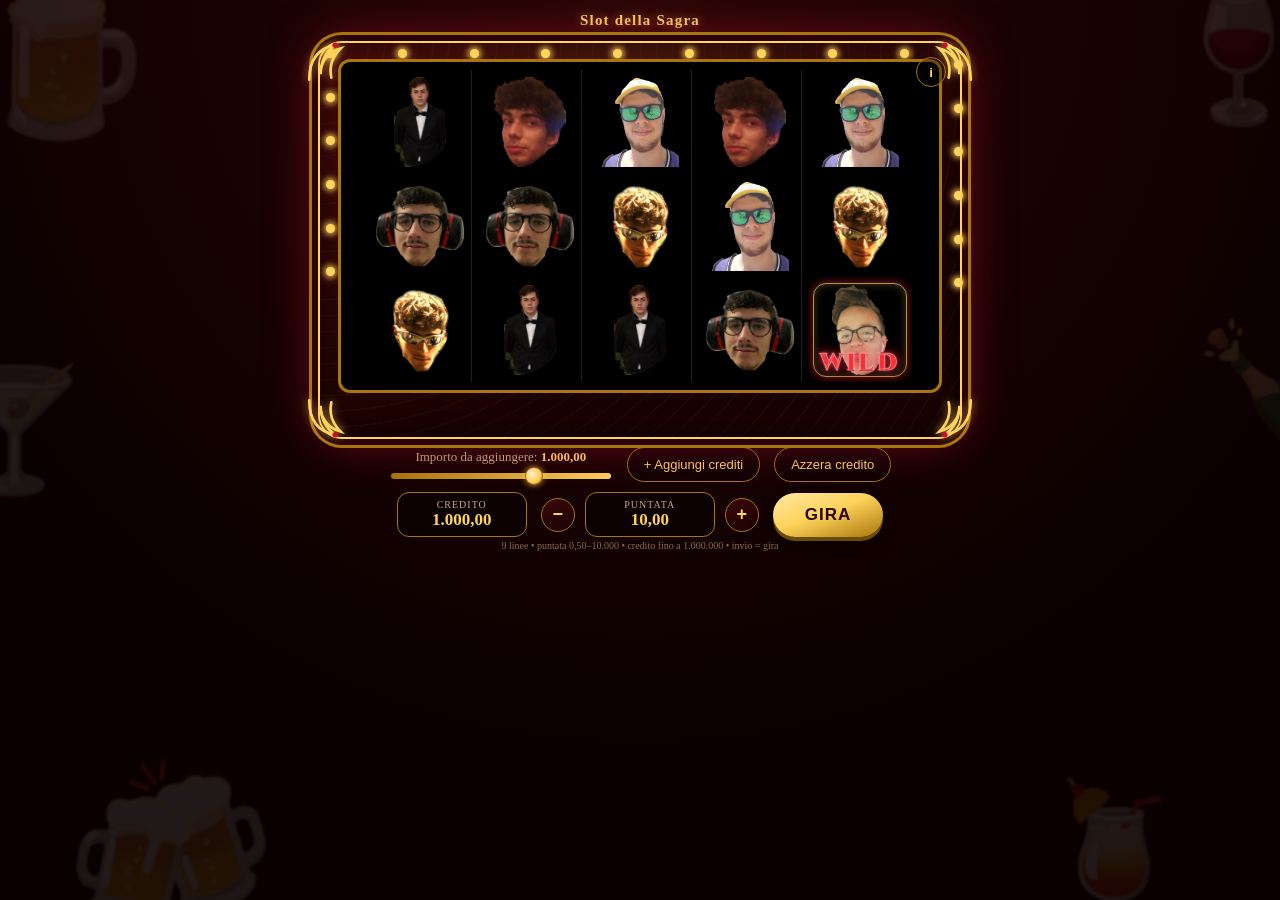
==== commit 3abf58e9: "Add files via upload" ====
--- a/slot.html
+++ b/slot.html
@@ -18,6 +18,11 @@
 <link rel="apple-touch-icon" href="images/icons/apple-touch-icon.png">
 <link rel="icon" type="image/png" sizes="192x192" href="images/icons/icon-192.png">
 <link rel="icon" type="image/png" sizes="512x512" href="images/icons/icon-512.png">
+
+<!-- font decorativo per la scritta WILD (se offline, ripiega su Georgia) -->
+<link rel="preconnect" href="https://fonts.googleapis.com">
+<link rel="preconnect" href="https://fonts.gstatic.com" crossorigin>
+<link rel="stylesheet" href="https://fonts.googleapis.com/css2?family=Cinzel:wght@700;900&display=swap">
 <style>
   :root {
     --gold: #ffd35c;
@@ -201,6 +206,7 @@
     overflow: hidden;
     border-right: 1px solid rgba(255,211,92,0.15);
     position: relative;
+    perspective: 700px;
   }
   .reel:last-child { border-right: none; }
 
@@ -264,6 +270,63 @@
   @keyframes bonusSparkle {
     0%, 100% { opacity: 0.3; transform: scale(0.8) rotate(0deg); }
     50%      { opacity: 1;   transform: scale(1.2) rotate(20deg); }
+  }
+
+  /* ---------- simbolo WILD: scritta rossa + cornice dorata ---------- */
+  .cell[data-symbol="wild"]::before {
+    content: "";
+    position: absolute;
+    inset: 5px;
+    border-radius: 13px;
+    border: 1.5px solid rgba(255,211,92,0.7);
+    box-shadow: 0 0 9px 1px rgba(255,45,58,0.45), inset 0 0 9px rgba(255,211,92,0.28);
+    pointer-events: none;
+  }
+  .wild-tag {
+    position: absolute;
+    left: 50%;
+    bottom: 6%;
+    transform: translateX(-50%);
+    font-family: 'Cinzel', Georgia, 'Times New Roman', serif;
+    font-weight: 900;
+    font-size: calc(var(--cell) * 0.23);
+    line-height: 1;
+    letter-spacing: 0.12em;
+    text-transform: uppercase;
+    color: #ff2d3a;
+    text-shadow:
+      0 0 2px #fff,
+      0 1px 0 #6b0a0a,
+      0 0 8px rgba(255,45,58,0.9),
+      0 0 16px rgba(200,16,46,0.7);
+    -webkit-text-stroke: 0.6px rgba(255,240,200,0.35);
+    pointer-events: none;
+    z-index: 2;
+  }
+
+  /* casella appena trasformata in WILD dalla funzione */
+  .cell.wild-born { animation: wildBorn 0.6s cubic-bezier(0.2, 0.8, 0.2, 1); z-index: 3; }
+  @keyframes wildBorn {
+    0%   { transform: rotateY(0deg) scale(1); }
+    35%  { transform: rotateY(90deg) scale(1.14); filter: brightness(2.2); }
+    36%  { transform: rotateY(-90deg) scale(1.14); }
+    70%  { transform: rotateY(0deg) scale(1.14); filter: brightness(1); }
+    100% { transform: rotateY(0deg) scale(1); }
+  }
+  .cell.wild-born::after {
+    content: "";
+    position: absolute;
+    inset: 2px;
+    border-radius: 12px;
+    border: 2px solid var(--gold);
+    box-shadow: 0 0 18px 4px rgba(255,211,92,0.9), inset 0 0 14px rgba(255,211,92,0.55);
+    animation: wildBornFrame 1s ease-out forwards;
+    pointer-events: none;
+  }
+  @keyframes wildBornFrame {
+    0%   { opacity: 0; transform: scale(1.35); }
+    30%  { opacity: 1; transform: scale(1); }
+    100% { opacity: 0.5; transform: scale(1); }
   }
 
   /* rullo espanso col simbolo fortunato durante i giri gratis: bagliore oro+viola */
@@ -527,18 +590,41 @@
     cursor: pointer;
   }
 
-  .paytable-panel {
-    display: none;
-    max-width: 500px;
-    margin: 16px auto 0 auto;
-    background: rgba(0,0,0,0.5);
-    border: 1px solid var(--gold-dark);
-    border-radius: 12px;
-    padding: 16px 20px;
+  .paytable-modal {
+    position: relative;
+    background: linear-gradient(160deg, #4a0a0a, #1a0202 70%);
+    border: 2px solid var(--gold);
+    border-radius: 18px;
+    padding: 22px 22px 20px;
+    width: min(92vw, 520px);
+    max-height: 86vh;
+    overflow-y: auto;
     text-align: left;
     font-size: 13px;
-  }
-  .paytable-panel.show { display: block; }
+    box-shadow: 0 0 44px rgba(255,211,92,0.45);
+    animation: modalPop 0.35s ease;
+  }
+  .paytable-modal h2 {
+    color: var(--gold);
+    margin: 0 0 12px 0;
+    font-size: 18px;
+    text-shadow: 0 0 12px rgba(255,211,92,0.7);
+  }
+  .paytable-close {
+    position: absolute;
+    top: 8px;
+    right: 10px;
+    width: 32px;
+    height: 32px;
+    border-radius: 50%;
+    border: 1px solid var(--gold-dark);
+    background: rgba(0,0,0,0.4);
+    color: var(--gold);
+    font-size: 20px;
+    line-height: 1;
+    cursor: pointer;
+  }
+  .paytable-panel { display: block; }
   .paytable-panel table { width: 100%; border-collapse: collapse; }
   .paytable-panel td, .paytable-panel th { padding: 4px 6px; text-align: center; color: #e8c88a; }
   .paytable-panel th { color: var(--gold); border-bottom: 1px solid var(--gold-dark); }
@@ -604,86 +690,134 @@
     100% { opacity: 0; transform: translateX(-50%) translateY(-10px); }
   }
 
-  /* ---------- evento pallina wild ---------- */
-  .wild-ball {
+  /* ---------- funzione WILD: emblema + comete (a rulli fermi) ---------- */
+  .wild-vignette {
     position: fixed;
-    top: 0;
-    left: 0;
-    width: 60px;
-    height: 60px;
-    z-index: 70;
+    inset: 0;
+    z-index: 60;
     pointer-events: none;
-    transform: translate(calc(100vw + 80px), var(--rest-y, 50vh));
-  }
-  .wild-ball img {
-    width: 100%;
-    height: 100%;
-    object-fit: contain;
+    background: radial-gradient(circle at 50% 42%, transparent 26%, rgba(60,0,0,0.55) 100%);
+    opacity: 0;
+    transition: opacity 0.5s ease;
+  }
+  .wild-vignette.show { opacity: 1; }
+
+  .wild-emblem {
+    position: fixed;
+    z-index: 74;
+    width: 172px;
+    height: 172px;
+    margin: -86px 0 0 -86px;
+    pointer-events: none;
+    opacity: 0;
+    will-change: transform, opacity;
+  }
+  .wild-emblem.in  { animation: wildEmblemIn 0.6s cubic-bezier(0.2, 1.5, 0.4, 1) forwards; }
+  .wild-emblem.out { animation: wildEmblemOut 0.5s ease-in forwards; }
+  @keyframes wildEmblemIn {
+    0%   { opacity: 0; transform: scale(0.2) rotate(-45deg); }
+    60%  { opacity: 1; transform: scale(1.12) rotate(6deg); }
+    100% { opacity: 1; transform: scale(1) rotate(0deg); }
+  }
+  @keyframes wildEmblemOut {
+    0%   { opacity: 1; transform: scale(1) rotate(0deg); }
+    100% { opacity: 0; transform: scale(1.7) rotate(28deg); }
+  }
+  .wild-emblem .rays {
+    position: absolute;
+    inset: -42%;
     border-radius: 50%;
-    background: radial-gradient(circle at 35% 35%, #fff6d5, var(--gold) 55%, var(--gold-dark));
-    border: 3px solid var(--gold);
-    box-shadow: 0 0 16px rgba(255,211,92,0.9), 0 0 26px rgba(155,48,255,0.5);
-    padding: 6px;
-  }
-  .wild-ball.enter {
-    animation: wildBallEnter 1.1s cubic-bezier(0.34, 1.1, 0.64, 1) forwards;
-  }
-  @keyframes wildBallEnter {
-    0%   { transform: translate(calc(100vw + 80px), var(--rest-y)) scale(0.7); }
-    55%  { transform: translate(var(--rest-x), calc(var(--rest-y) - 34px)) scale(1.08); }
-    72%  { transform: translate(var(--rest-x), var(--rest-y)) scale(1); }
-    86%  { transform: translate(var(--rest-x), calc(var(--rest-y) - 14px)) scale(1); }
-    100% { transform: translate(var(--rest-x), var(--rest-y)) scale(1); }
-  }
-  .wild-ball.exit {
-    animation: wildBallExit 0.85s ease-in forwards;
-  }
-  @keyframes wildBallExit {
-    from { transform: translate(var(--rest-x), var(--rest-y)) scale(1); opacity: 1; }
-    to   { transform: translate(calc(100vw + 80px), calc(var(--rest-y) - 50px)) scale(0.6); opacity: 0; }
-  }
-
-  .wild-shot {
-    position: fixed;
-    width: 14px;
-    height: 14px;
-    margin-left: -7px;
-    margin-top: -7px;
+    background: repeating-conic-gradient(from 0deg, rgba(255,226,150,0.30) 0deg 5deg, transparent 5deg 17deg);
+    -webkit-mask: radial-gradient(circle, #000 18%, transparent 62%);
+            mask: radial-gradient(circle, #000 18%, transparent 62%);
+    animation: wildSpin 9s linear infinite reverse;
+  }
+  .wild-emblem .ring {
+    position: absolute;
+    inset: 0;
     border-radius: 50%;
-    background: radial-gradient(circle, #fff6d5, var(--gold) 60%, transparent 80%);
-    box-shadow: 0 0 10px 3px rgba(255,211,92,0.9), 0 0 16px 4px rgba(155,48,255,0.6);
-    z-index: 71;
-    pointer-events: none;
-    animation: wildShotFly 0.3s linear forwards;
-  }
-  @keyframes wildShotFly {
-    from { transform: translate(0, 0); opacity: 1; }
-    to   { transform: translate(var(--tx), var(--ty)); opacity: 0.9; }
-  }
-
-  .wild-impact {
-    position: fixed;
-    z-index: 65;
-    pointer-events: none;
-    border-radius: 8px;
-    background: rgba(200,16,46,0.6);
-    border: 2px solid #ff2d4d;
-    box-shadow: 0 0 14px rgba(255,45,77,0.9), inset 0 0 12px rgba(255,45,77,0.6);
+    background: conic-gradient(from 0deg, #ffd35c, #7a0d0d, #ffe8a3, #c8102e, #ffd35c);
+    -webkit-mask: radial-gradient(circle, transparent 57%, #000 60%);
+            mask: radial-gradient(circle, transparent 57%, #000 60%);
+    filter: drop-shadow(0 0 12px rgba(255,211,92,0.85));
+    animation: wildSpin 3.2s linear infinite;
+  }
+  @keyframes wildSpin { to { transform: rotate(360deg); } }
+  .wild-emblem .core {
+    position: absolute;
+    inset: 15%;
+    border-radius: 50%;
+    background:
+      radial-gradient(circle at 42% 34%, rgba(255,211,92,0.28), transparent 60%),
+      radial-gradient(circle at 50% 50%, #2a0606, #0a0000 72%);
+    border: 2px solid var(--gold);
+    box-shadow: inset 0 0 22px rgba(255,211,92,0.55), 0 0 26px rgba(200,16,46,0.6);
     display: flex;
     align-items: center;
     justify-content: center;
-    animation: wildImpactPop 0.3s ease-out;
-  }
-  .wild-impact img {
-    width: 78%;
-    height: 78%;
-    object-fit: contain;
-    filter: drop-shadow(0 0 8px rgba(255,255,255,0.85));
-  }
-  @keyframes wildImpactPop {
-    0%   { transform: scale(0.4); opacity: 0; }
-    60%  { transform: scale(1.15); opacity: 1; }
-    100% { transform: scale(1); opacity: 1; }
+  }
+  .wild-emblem .core span {
+    font-family: 'Cinzel', Georgia, 'Times New Roman', serif;
+    font-weight: 900;
+    font-size: 33px;
+    letter-spacing: 0.05em;
+    text-transform: uppercase;
+    color: #ff2d3a;
+    text-shadow: 0 0 3px #fff, 0 2px 0 #5a0808, 0 0 15px rgba(255,45,58,0.95);
+    -webkit-text-stroke: 1px rgba(255,240,200,0.4);
+    animation: wildTextPulse 1s ease-in-out infinite alternate;
+  }
+  @keyframes wildTextPulse {
+    from { transform: scale(0.96); }
+    to   { transform: scale(1.07); }
+  }
+
+  .wild-comet {
+    position: fixed;
+    z-index: 75;
+    width: 22px;
+    height: 22px;
+    margin: -11px 0 0 -11px;
+    border-radius: 50%;
+    background: radial-gradient(circle at 35% 35%, #fff, #ffd35c 45%, #c8102e 92%);
+    box-shadow: 0 0 16px 5px rgba(255,211,92,0.9), 0 0 34px 12px rgba(200,16,46,0.55);
+    pointer-events: none;
+    animation: wildCometFly 0.38s cubic-bezier(0.45, 0.05, 0.6, 1) forwards;
+  }
+  @keyframes wildCometFly {
+    from { transform: translate(0, 0) scale(0.7); }
+    to   { transform: translate(var(--tx), var(--ty)) scale(1.15); }
+  }
+  .wild-spark {
+    position: fixed;
+    z-index: 74;
+    width: 8px;
+    height: 8px;
+    margin: -4px 0 0 -4px;
+    border-radius: 50%;
+    background: radial-gradient(circle, #fff6d5, #ffd35c 60%, transparent 80%);
+    box-shadow: 0 0 8px 2px rgba(255,211,92,0.8);
+    pointer-events: none;
+    animation: wildSparkFade 0.42s ease-out forwards;
+  }
+  @keyframes wildSparkFade {
+    to { opacity: 0; transform: scale(0.3); }
+  }
+  .wild-ring {
+    position: fixed;
+    z-index: 73;
+    width: 22px;
+    height: 22px;
+    margin: -11px 0 0 -11px;
+    border-radius: 50%;
+    border: 3px solid #ffd35c;
+    box-shadow: 0 0 20px rgba(255,211,92,0.9), inset 0 0 12px rgba(255,45,58,0.6);
+    pointer-events: none;
+    animation: wildRing 0.6s ease-out forwards;
+  }
+  @keyframes wildRing {
+    0%   { opacity: 1; transform: scale(0.3); border-width: 4px; }
+    100% { opacity: 0; transform: scale(7); border-width: 1px; }
   }
 
   .wild-burst {
@@ -709,6 +843,10 @@
     touch-action: manipulation;   /* niente ritardo / zoom sul doppio tap */
   }
 
+  .control-deck {
+    display: contents;   /* su desktop non cambia niente: i figli restano nel flusso */
+  }
+
   @media (max-width: 640px) {
     :root { --cell: 58px; }
     body {
@@ -726,11 +864,102 @@
     .lines-list, .free-spin-hud { max-width: 96vw; }
   }
 
-  @media (max-width: 420px) {
+  @media (max-width: 420px) and (orientation: portrait) {
     :root { --cell: 52px; }
     h1 { font-size: 13px; margin-bottom: 8px; }
     .spin-btn { padding: 12px 26px; }
     .bet-stepper { gap: 6px; }
+  }
+
+  /* ---------- telefono in orizzontale: layout compatto su due colonne ---------- */
+  @media (orientation: landscape) and (max-height: 600px) {
+    body {
+      display: flex;
+      flex-flow: row wrap;
+      align-items: flex-start;
+      align-content: flex-start;
+      justify-content: center;
+      gap: 12px 4vw;
+      padding: 8px calc(8px + env(safe-area-inset-right)) 8px calc(8px + env(safe-area-inset-left));
+      overflow-y: auto;
+    }
+    h1 { display: none; }
+    :root { --cell: 42px; }
+    .marquee { margin: 0; padding: 9px 11px; }
+    .marquee.bonus-mode { --cell: 34px; max-width: 62vw; }
+    .decor span { font-size: 80px; opacity: 0.06; }
+    .lines-list { font-size: 10px; }
+
+    .control-deck {
+      display: flex;
+      flex-direction: column;
+      gap: 8px;
+      align-items: stretch;
+    }
+    .control-deck .controls {
+      margin: 0;
+      gap: 8px;
+      flex-wrap: wrap;
+    }
+    .add-amount-group {
+      flex-direction: row;
+      align-items: center;
+      min-width: 0;
+      gap: 8px;
+    }
+    .add-amount-group label { font-size: 11px; }
+    .add-slider { width: 120px; }
+    .add-credit-btn { font-size: 12px; padding: 7px 12px; }
+    .stat { min-width: 78px; padding: 4px 10px; }
+    .stat .value { font-size: 15px; }
+    .spin-btn { padding: 10px 24px; font-size: 15px; }
+    .sub-note { display: none; }
+    .free-spin-hud { font-size: 11px; padding: 4px 10px; }
+  }
+
+  @media (orientation: landscape) and (max-height: 430px) {
+    :root { --cell: 39px; }
+    .marquee { padding: 8px 10px; }
+  }
+
+  /* ---------- invito a ruotare il telefono ---------- */
+  .rotate-hint {
+    position: fixed;
+    inset: 0;
+    z-index: 55;
+    display: none;
+    flex-direction: column;
+    align-items: center;
+    justify-content: center;
+    gap: 18px;
+    padding: 30px;
+    text-align: center;
+    background: radial-gradient(circle at top, #2a0606, #060000 75%);
+    color: var(--gold);
+  }
+  .rotate-hint.dismissed { display: none !important; }
+  @media (orientation: portrait) and (max-width: 820px) and (pointer: coarse) {
+    .rotate-hint { display: flex; }
+  }
+  .rotate-hint .phone {
+    font-size: 74px;
+    animation: rotatePhone 1.8s ease-in-out infinite;
+  }
+  @keyframes rotatePhone {
+    0%, 20%   { transform: rotate(0deg); }
+    50%, 70%  { transform: rotate(-90deg); }
+    100%      { transform: rotate(0deg); }
+  }
+  .rotate-hint p { font-size: 16px; max-width: 300px; margin: 0; line-height: 1.5; }
+  .rotate-hint button {
+    margin-top: 4px;
+    font-size: 13px;
+    padding: 9px 18px;
+    border-radius: 20px;
+    border: 1px solid var(--gold-dark);
+    background: rgba(0,0,0,0.4);
+    color: var(--gold);
+    cursor: pointer;
   }
 
   /* quando gira come app installata */
@@ -788,40 +1017,55 @@
   <div class="win-banner" id="winBanner"></div>
   <div class="lines-list" id="linesList"></div>
   <div class="free-spin-hud" id="freeSpinHud"></div>
-
-  <div class="paytable-panel" id="paytablePanel"></div>
 </div>
 
-<div class="controls">
-  <div class="add-amount-group">
-    <label for="addAmountSlider">Importo da aggiungere: <strong id="addAmountValue">0</strong></label>
-    <input type="range" id="addAmountSlider" class="add-slider" min="0" max="9" step="1" value="6">
+<div class="control-deck">
+  <div class="controls">
+    <div class="add-amount-group">
+      <label for="addAmountSlider">Importo da aggiungere: <strong id="addAmountValue">0</strong></label>
+      <input type="range" id="addAmountSlider" class="add-slider" min="0" max="9" step="1" value="6">
+    </div>
+    <button class="add-credit-btn" id="addCreditBtn">+ Aggiungi crediti</button>
+    <button class="add-credit-btn" id="resetCreditBtn">Azzera credito</button>
   </div>
-  <button class="add-credit-btn" id="addCreditBtn">+ Aggiungi crediti</button>
-  <button class="add-credit-btn" id="resetCreditBtn">Azzera credito</button>
+
+  <div class="controls">
+    <div class="stat">
+      <div class="label">Credito</div>
+      <div class="value" id="balanceValue">0</div>
+    </div>
+
+    <div class="bet-stepper">
+      <button class="step-btn" id="betMinus">−</button>
+      <div class="stat">
+        <div class="label">Puntata</div>
+        <div class="value" id="betValue">0</div>
+      </div>
+      <button class="step-btn" id="betPlus">+</button>
+    </div>
+
+    <button class="spin-btn" id="spinBtn">GIRA</button>
+  </div>
+
+  <div class="sub-note">9 linee &bull; puntata 0,50&ndash;10.000 &bull; credito fino a 1.000.000 &bull; invio = gira</div>
 </div>
-
-<div class="controls">
-  <div class="stat">
-    <div class="label">Credito</div>
-    <div class="value" id="balanceValue">0</div>
-  </div>
-
-  <div class="bet-stepper">
-    <button class="step-btn" id="betMinus">−</button>
-    <div class="stat">
-      <div class="label">Puntata</div>
-      <div class="value" id="betValue">0</div>
-    </div>
-    <button class="step-btn" id="betPlus">+</button>
-  </div>
-
-  <button class="spin-btn" id="spinBtn">GIRA</button>
-</div>
-<div class="sub-note">9 linee &bull; puntata 0,50&ndash;10.000 &bull; credito fino a 1.000.000 &bull; invio = gira</div>
 
 <div class="overlay" id="bonusOverlay">
   <div class="modal" id="modalBody"></div>
+</div>
+
+<div class="overlay" id="paytableOverlay">
+  <div class="paytable-modal">
+    <button class="paytable-close" id="paytableClose" type="button" aria-label="Chiudi">&times;</button>
+    <h2>Tabella vincite</h2>
+    <div class="paytable-panel" id="paytablePanel"></div>
+  </div>
+</div>
+
+<div class="rotate-hint" id="rotateHint">
+  <div class="phone">&#128241;</div>
+  <p>Ruota il telefono in orizzontale per giocare alla slot.</p>
+  <button type="button" id="rotateDismiss">Gioca comunque in verticale</button>
 </div>
 
 <script>
@@ -835,6 +1079,7 @@
   //   sounds/bonus-appear  -> quando appare un simbolo BONUS sullo schermo
   //   sounds/bonus-trigger -> quando trovi 3+ BONUS e vinci i giri gratis (anche i rilanci)
   //   sounds/big-win       -> quando la vincita e' >= 20 volte la puntata
+  //   sounds/wild-event    -> quando parte la funzione WILD a rulli fermi
   const SYMBOLS = {
     wild:     { label: 'WILD',   glyph: '\u{1F451}' },
     bonus:    { label: 'BONUS',  glyph: '\u{1F4D6}' },
@@ -891,12 +1136,11 @@
   const BET_STEPS = [0.5,1,2,5,10,25,50,100,250,500,1000,2500,5000,10000];
   const ADD_STEPS = [10,25,50,100,250,500,1000,2500,5000,10000];
   const MAX_BALANCE = 1000000;
-  const IMG_EXTS = ['jpg', 'jpeg', 'png', 'webp'];
+  const IMG_EXTS = ['png', 'jpg', 'jpeg', 'webp'];
   const BASE_REELS = 5, BONUS_REELS = 7, ROWS = 3;
   const FREE_SPINS_AWARD = 10;
   const BIG_WIN_MULT = 20;
   const WILD_EVENT_CHANCE = 0.20;
-  const WILD_EVENT_TIME_MULT = 1.9;
   const REEL_BASE_DURATION = 1.1;
   const REEL_STAGGER = 0.4;
 
@@ -1099,7 +1343,7 @@
 
   // ---------- suoni personalizzati (sounds/) ----------
   const SOUND_EXTS = ['mp3', 'ogg', 'wav', 'm4a', 'mpeg'];
-  const SOUND_FILES = { bonusMusic: 'bonus-music', line5: 'line5', bonusAppear: 'bonus-appear', bonusTrigger: 'bonus-trigger', bigWin: 'big-win' };
+  const SOUND_FILES = { bonusMusic: 'bonus-music', line5: 'line5', bonusAppear: 'bonus-appear', bonusTrigger: 'bonus-trigger', bigWin: 'big-win', wildEvent: 'wild-event' };
   const customSounds = Object.fromEntries(Object.keys(SOUND_FILES).map(k => [k, null]));
 
   function loadCustomAudio(key) {
@@ -1130,6 +1374,97 @@
   }
   function playSoundOr(key, fallbackFn) {
     if (!playCustom(key)) fallbackFn();
+  }
+
+  // ---------- suoni sintetizzati della funzione WILD ----------
+  function wildChargeSound() {
+    ensureAudio();
+    const t0 = audioCtx.currentTime;
+    [0, 4, 7].forEach((semi) => {
+      const o = audioCtx.createOscillator();
+      const g = audioCtx.createGain();
+      o.type = 'sawtooth';
+      const f0 = 220 * Math.pow(2, semi / 12);
+      o.frequency.setValueAtTime(f0, t0);
+      o.frequency.exponentialRampToValueAtTime(f0 * 3, t0 + 0.6);
+      g.gain.setValueAtTime(0.0001, t0);
+      g.gain.exponentialRampToValueAtTime(0.05, t0 + 0.15);
+      g.gain.exponentialRampToValueAtTime(0.0001, t0 + 0.78);
+      o.connect(g).connect(audioCtx.destination);
+      o.start(t0);
+      o.stop(t0 + 0.82);
+    });
+    const src = audioCtx.createBufferSource();
+    src.buffer = getNoiseBuffer();
+    const bp = audioCtx.createBiquadFilter();
+    bp.type = 'bandpass';
+    bp.Q.value = 6;
+    bp.frequency.setValueAtTime(400, t0);
+    bp.frequency.exponentialRampToValueAtTime(6000, t0 + 0.7);
+    const ng = audioCtx.createGain();
+    ng.gain.setValueAtTime(0.0001, t0);
+    ng.gain.exponentialRampToValueAtTime(0.12, t0 + 0.5);
+    ng.gain.exponentialRampToValueAtTime(0.0001, t0 + 0.82);
+    src.connect(bp).connect(ng).connect(audioCtx.destination);
+    src.start(t0);
+    src.stop(t0 + 0.85);
+  }
+  function wildShotSound() {
+    ensureAudio();
+    const t0 = audioCtx.currentTime;
+    const o = audioCtx.createOscillator();
+    const g = audioCtx.createGain();
+    o.type = 'triangle';
+    o.frequency.setValueAtTime(1400, t0);
+    o.frequency.exponentialRampToValueAtTime(320, t0 + 0.18);
+    g.gain.setValueAtTime(0.13, t0);
+    g.gain.exponentialRampToValueAtTime(0.001, t0 + 0.2);
+    o.connect(g).connect(audioCtx.destination);
+    o.start(t0);
+    o.stop(t0 + 0.22);
+  }
+  function wildImpactSound() {
+    ensureAudio();
+    const t0 = audioCtx.currentTime;
+    [1047, 1319, 1568].forEach((f, i) => {
+      const o = audioCtx.createOscillator();
+      const g = audioCtx.createGain();
+      o.type = 'sine';
+      o.frequency.value = f;
+      g.gain.setValueAtTime(0.0001, t0);
+      g.gain.exponentialRampToValueAtTime(0.08, t0 + 0.01 + i * 0.01);
+      g.gain.exponentialRampToValueAtTime(0.0001, t0 + 0.5);
+      o.connect(g).connect(audioCtx.destination);
+      o.start(t0);
+      o.stop(t0 + 0.55);
+    });
+    const thud = audioCtx.createOscillator();
+    const tg = audioCtx.createGain();
+    thud.type = 'sine';
+    thud.frequency.setValueAtTime(160, t0);
+    thud.frequency.exponentialRampToValueAtTime(60, t0 + 0.25);
+    tg.gain.setValueAtTime(0.16, t0);
+    tg.gain.exponentialRampToValueAtTime(0.001, t0 + 0.3);
+    thud.connect(tg).connect(audioCtx.destination);
+    thud.start(t0);
+    thud.stop(t0 + 0.32);
+  }
+  function wildFinaleSound() {
+    ensureAudio();
+    const t0 = audioCtx.currentTime;
+    [523, 659, 784, 1047, 1319].forEach((f, i) => {
+      const o = audioCtx.createOscillator();
+      const g = audioCtx.createGain();
+      o.type = 'sine';
+      o.frequency.value = f;
+      const s = t0 + i * 0.06;
+      g.gain.setValueAtTime(0.0001, s);
+      g.gain.exponentialRampToValueAtTime(0.1, s + 0.03);
+      g.gain.exponentialRampToValueAtTime(0.0001, s + 0.9);
+      o.connect(g).connect(audioCtx.destination);
+      o.start(s);
+      o.stop(s + 0.95);
+    });
   }
 
   // ---------- fregi agli angoli (le 4 copie sono identiche, generate una volta) ----------
@@ -1196,6 +1531,14 @@
     renderIdleReels();
   }
 
+  function addWildTag(cell) {
+    if (cell.querySelector('.wild-tag')) return;
+    const tag = document.createElement('span');
+    tag.className = 'wild-tag';
+    tag.textContent = 'WILD';
+    cell.appendChild(tag);
+  }
+
   function makeCell(key, expanded) {
     const cell = document.createElement('div');
     cell.className = 'cell' + (expanded ? ' expand-glow' : '');
@@ -1204,6 +1547,7 @@
     img.alt = SYMBOLS[key].label;
     setupImageFallback(img, key);
     cell.appendChild(img);
+    if (key === 'wild') addWildTag(cell);
     return cell;
   }
 
@@ -1234,7 +1578,12 @@
     };
   }
 
+  // ogni chiamata invalida qualunque sequenza di linee ancora in coda:
+  // cosi' spinnando a raffica le linee della giocata precedente non
+  // ricompaiono sopra quella nuova
+  let lineSeq = 0;
   function clearLineOverlay() {
+    lineSeq++;
     lineOverlay.innerHTML = '';
   }
 
@@ -1264,13 +1613,15 @@
   function showWinningLines(lineResults, paylinesActive) {
     clearLineOverlay();
     if (!lineResults.length) return;
+    const seq = lineSeq;
     const reelsRect = reelsEl.getBoundingClientRect();
     let i = 0;
     function next() {
+      if (seq !== lineSeq) return;           // una nuova giocata ha annullato la sequenza
       drawLine(paylinesActive[lineResults[i].lineIdx], i, reelsRect);
       i++;
       if (i < lineResults.length) setTimeout(next, 900);
-      else setTimeout(clearLineOverlay, 900);
+      else setTimeout(() => { if (seq === lineSeq) lineOverlay.innerHTML = ''; }, 900);
     }
     next();
   }
@@ -1294,120 +1645,167 @@
     return { symbol: paySymbol, count };
   }
 
-  // ---------- evento casuale: pallina wild ----------
-  function injectRandomWilds(grid) {
-    const n = grid.length;
-    const allCells = [];
-    for (let c = 0; c < n; c++) for (let r = 0; r < ROWS; r++) allCells.push([c, r]);
-    const count = Math.min(2 + Math.floor(Math.random() * 5), allCells.length);
-    // shuffle parziale: bastano le prime `count` posizioni, non tutta la griglia
+  // ---------- funzione WILD (parte a rulli fermi) ----------
+  // sceglie 2..5 caselle a caso: queste NON vengono toccate durante lo spin,
+  // ci arrivano le comete dell'emblema WILD dopo che i rulli si sono fermati
+  function pickWildPositions(n) {
+    const cells = [];
+    for (let c = 0; c < n; c++) for (let r = 0; r < ROWS; r++) cells.push([c, r]);
+    const count = Math.min(2 + Math.floor(Math.random() * 4), cells.length);
     for (let i = 0; i < count; i++) {
-      const j = i + Math.floor(Math.random() * (allCells.length - i));
-      [allCells[i], allCells[j]] = [allCells[j], allCells[i]];
-    }
-    const chosen = allCells.slice(0, count);
-    chosen.forEach(([c, r]) => { grid[c][r] = 'wild'; });
-    return chosen;
-  }
-
-  // geometria di una casella (riga/colonna) nel rullo, che sia gia' fermo o
-  // ancora in scorrimento: il contenitore .reel non si muove mai, solo il
-  // suo contenuto interno, quindi la posizione della "finestra" e' stabile
-  function getReelSlotRect(col, row) {
-    const reelDiv = reelStrips[col].parentElement;
-    const rect = reelDiv.getBoundingClientRect();
-    const cellSize = rect.height / ROWS;
-    return { rect, cellSize };
-  }
-
-  function predictedCellCenter(col, row) {
-    const { rect, cellSize } = getReelSlotRect(col, row);
-    return {
-      x: rect.left + rect.width / 2,
-      y: rect.top + (row + 0.5) * cellSize,
-    };
-  }
-
-  // caselle "wildate" mentre il rullo gira ancora: restano rosse e con il
-  // simbolo wild visibile finche' quella colonna non si ferma davvero
-  let activeWildOverlays = {};
-  function placeWildOverlay(col, row) {
-    const { rect, cellSize } = getReelSlotRect(col, row);
-    const el = document.createElement('div');
-    el.className = 'wild-impact';
-    el.style.left = rect.left + 'px';
-    el.style.top = (rect.top + row * cellSize) + 'px';
-    el.style.width = rect.width + 'px';
-    el.style.height = cellSize + 'px';
-    const img = document.createElement('img');
-    setupImageFallback(img, 'wild');
-    el.appendChild(img);
-    document.body.appendChild(el);
-    if (!activeWildOverlays[col]) activeWildOverlays[col] = [];
-    activeWildOverlays[col].push(el);
-  }
-  function clearWildOverlays(col) {
-    (activeWildOverlays[col] || []).forEach(el => el.remove());
-    delete activeWildOverlays[col];
-  }
-  function clearAllWildOverlays() {
-    Object.keys(activeWildOverlays).forEach(clearWildOverlays);
-  }
-
-  function fireWildShot(x1, y1, x2, y2, col, row) {
-    const shot = document.createElement('div');
-    shot.className = 'wild-shot';
-    shot.style.left = x1 + 'px';
-    shot.style.top = y1 + 'px';
-    shot.style.setProperty('--tx', (x2 - x1) + 'px');
-    shot.style.setProperty('--ty', (y2 - y1) + 'px');
-    document.body.appendChild(shot);
-    setTimeout(() => {
-      shot.remove();
-      const burst = document.createElement('div');
-      burst.className = 'wild-burst';
-      burst.style.left = x2 + 'px';
-      burst.style.top = y2 + 'px';
-      document.body.appendChild(burst);
-      setTimeout(() => burst.remove(), 500);
-      placeWildOverlay(col, row);
-    }, 300);
-  }
-
-  function runWildEvent(positions) {
-    const ball = document.createElement('div');
-    ball.className = 'wild-ball';
-    const img = document.createElement('img');
-    setupImageFallback(img, 'wild');
-    ball.appendChild(img);
-    document.body.appendChild(ball);
-
-    const marqueeRect = marqueeEl.getBoundingClientRect();
-    const restX = Math.min(marqueeRect.right + 20, window.innerWidth - 50);
-    const restY = marqueeRect.top + marqueeRect.height * 0.32;
-    ball.style.setProperty('--rest-x', restX + 'px');
-    ball.style.setProperty('--rest-y', restY + 'px');
-    ball.classList.add('enter');
-
-    setTimeout(() => {
+      const j = i + Math.floor(Math.random() * (cells.length - i));
+      [cells[i], cells[j]] = [cells[j], cells[i]];
+    }
+    return cells.slice(0, count).sort((a, b) => a[0] - b[0] || a[1] - b[1]);
+  }
+
+  // elementi/timer volatili dell'animazione wild: tutto tracciato cosi'
+  // clearWildFx() puo' ripulire di colpo se parte una nuova giocata
+  let wildNodes = [];
+  let wildTimers = [];
+  function clearWildFx() {
+    wildTimers.forEach(id => { clearTimeout(id); clearInterval(id); });
+    wildTimers = [];
+    wildNodes.forEach(n => n.remove());
+    wildNodes = [];
+    document.querySelectorAll('.wild-emblem, .wild-comet, .wild-spark, .wild-ring, .wild-burst, .wild-vignette')
+      .forEach(n => n.remove());
+    reelsEl.querySelectorAll('.cell.wild-born').forEach(c => c.classList.remove('wild-born'));
+  }
+
+  function landedCell(col, row) {
+    const strip = reelStrips[col];
+    return strip.children[strip.children.length - ROWS + row];
+  }
+
+  function convertCellToWild(c, r, grid) {
+    grid[c][r] = 'wild';
+    const cellEl = landedCell(c, r);
+    if (!cellEl) return;
+    cellEl.dataset.symbol = 'wild';
+    cellEl.classList.remove('expand-glow');
+    void cellEl.offsetWidth;
+    cellEl.classList.add('wild-born');
+    const img = cellEl.querySelector('img');
+    if (img) { img.className = ''; setupImageFallback(img, 'wild'); }
+    addWildTag(cellEl);
+  }
+
+  function wildSparkAt(x, y) {
+    const s = document.createElement('div');
+    s.className = 'wild-spark';
+    s.style.left = x + 'px';
+    s.style.top = y + 'px';
+    document.body.appendChild(s);
+    wildNodes.push(s);
+    wildTimers.push(setTimeout(() => s.remove(), 440));
+  }
+
+  function wildImpactAt(x, y) {
+    const ring = document.createElement('div');
+    ring.className = 'wild-ring';
+    ring.style.left = x + 'px';
+    ring.style.top = y + 'px';
+    document.body.appendChild(ring);
+    wildNodes.push(ring);
+    wildTimers.push(setTimeout(() => ring.remove(), 640));
+
+    const burst = document.createElement('div');
+    burst.className = 'wild-burst';
+    burst.style.left = x + 'px';
+    burst.style.top = y + 'px';
+    document.body.appendChild(burst);
+    wildNodes.push(burst);
+    wildTimers.push(setTimeout(() => burst.remove(), 520));
+
+    for (let k = 0; k < 8; k++) {
+      const a = (k / 8) * Math.PI * 2;
+      const d = 24 + Math.random() * 22;
+      wildSparkAt(x + Math.cos(a) * d, y + Math.sin(a) * d);
+    }
+  }
+
+  function fireComet(x1, y1, x2, y2, onHit) {
+    const DUR = 380;
+    const comet = document.createElement('div');
+    comet.className = 'wild-comet';
+    comet.style.left = x1 + 'px';
+    comet.style.top = y1 + 'px';
+    comet.style.setProperty('--tx', (x2 - x1) + 'px');
+    comet.style.setProperty('--ty', (y2 - y1) + 'px');
+    document.body.appendChild(comet);
+    wildNodes.push(comet);
+
+    const start = performance.now();
+    const trail = setInterval(() => {
+      const p = Math.min((performance.now() - start) / DUR, 1);
+      wildSparkAt(x1 + (x2 - x1) * p + (Math.random() * 10 - 5),
+                  y1 + (y2 - y1) * p + (Math.random() * 10 - 5));
+      if (p >= 1) clearInterval(trail);
+    }, 22);
+    wildTimers.push(trail);
+
+    wildTimers.push(setTimeout(() => {
+      clearInterval(trail);
+      comet.remove();
+      onHit(x2, y2);
+    }, DUR));
+  }
+
+  function runWildEvent(positions, grid) {
+    return new Promise((resolve) => {
+      const hasCustom = !!customSounds.wildEvent;
+      if (hasCustom) playCustom('wildEvent'); else wildChargeSound();
+
+      const vign = document.createElement('div');
+      vign.className = 'wild-vignette';
+      document.body.appendChild(vign);
+      wildNodes.push(vign);
+      requestAnimationFrame(() => vign.classList.add('show'));
+
+      const emblem = document.createElement('div');
+      emblem.className = 'wild-emblem';
+      emblem.innerHTML = '<div class="rays"></div><div class="ring"></div><div class="core"><span>Wild</span></div>';
+      document.body.appendChild(emblem);
+      wildNodes.push(emblem);
+
+      const rr = reelsEl.getBoundingClientRect();
+      const ex = rr.left + rr.width / 2;
+      const ey = Math.max(rr.top + 6, 96);
+      emblem.style.left = ex + 'px';
+      emblem.style.top = ey + 'px';
+      requestAnimationFrame(() => emblem.classList.add('in'));
+
       let i = 0;
       function nextShot() {
+        if (i >= positions.length) {
+          wildTimers.push(setTimeout(finale, 360));
+          return;
+        }
         const [c, r] = positions[i];
-        const target = predictedCellCenter(c, r);
-        fireWildShot(restX, restY, target.x, target.y, c, r);
+        const cellEl = landedCell(c, r);
+        const cr = cellEl.getBoundingClientRect();
+        const tx = cr.left + cr.width / 2;
+        const ty = cr.top + cr.height / 2;
+        if (!hasCustom) wildShotSound();
+        fireComet(ex, ey, tx, ty, (hx, hy) => {
+          wildImpactAt(hx, hy);
+          convertCellToWild(c, r, grid);
+          if (!hasCustom) wildImpactSound();
+        });
         i++;
-        if (i < positions.length) {
-          setTimeout(nextShot, 220);
-        } else {
-          setTimeout(() => {
-            ball.classList.remove('enter');
-            ball.classList.add('exit');
-            setTimeout(() => ball.remove(), 900);
-          }, 550);
-        }
+        wildTimers.push(setTimeout(nextShot, 210));
       }
-      nextShot();
-    }, 1000);
+
+      function finale() {
+        if (!hasCustom) wildFinaleSound();
+        emblem.classList.remove('in');
+        emblem.classList.add('out');
+        wildTimers.push(setTimeout(() => { clearWildFx(); resolve(); }, 460));
+      }
+
+      wildTimers.push(setTimeout(nextShot, 640));
+    });
   }
 
   // ---------- lampo dorato + toast ----------
@@ -1468,7 +1866,7 @@
     linesList.innerHTML = '';
     reelsEl.querySelectorAll('.cell.win').forEach(c => c.classList.remove('win'));
     clearLineOverlay();
-    clearAllWildOverlays();
+    clearWildFx();
   }
 
   function performSpin(isFree) {
@@ -1499,14 +1897,14 @@
       expandedReel.push(didExpand);
     }
 
+    // la funzione WILD adesso parte a rulli FERMI: qui scegliamo solo dove
+    // colpira', i rulli atterrano con i simboli normali
     let wildEventPositions = null;
     if (!isFree && Math.random() < WILD_EVENT_CHANCE) {
-      wildEventPositions = injectRandomWilds(grid);
-    }
-    const wildEventSet = new Set((wildEventPositions || []).map(([c, r]) => c + '_' + r));
-
-    const timeMult = wildEventPositions ? WILD_EVENT_TIME_MULT : 1;
-    const FILLER = Math.round(14 * timeMult);
+      wildEventPositions = pickWildPositions(n);
+    }
+
+    const FILLER = 14;
     const CELL_PX = parseInt(getComputedStyle(marqueeEl).getPropertyValue('--cell'), 10);
     let lastDuration = 0;
 
@@ -1520,13 +1918,12 @@
 
       for (let f = 0; f < FILLER; f++) strip.appendChild(makeCell(weightedRandomSymbol(), false));
       for (let r = 0; r < ROWS; r++) {
-        const isWildEventCell = wildEventSet.has(c + '_' + r);
-        strip.appendChild(makeCell(grid[c][r], expandedReel[c] || isWildEventCell));
+        strip.appendChild(makeCell(grid[c][r], expandedReel[c]));
       }
 
       void strip.offsetWidth;
 
-      const duration = (REEL_BASE_DURATION + c * REEL_STAGGER) * timeMult;
+      const duration = REEL_BASE_DURATION + c * REEL_STAGGER;
       lastDuration = Math.max(lastDuration, duration);
       strip.style.transition = `transform ${duration}s cubic-bezier(0.22, 0.61, 0.36, 1)`;
       strip.style.transform = `translateY(-${FILLER * CELL_PX}px)`;
@@ -1536,17 +1933,19 @@
         strip.classList.remove('spin-blur');
         reelStopSound();
         duckSpinSound(n - 1 - c, n);
-        clearWildOverlays(c);
         if (c === n - 1) setTimeout(stopSpinSound, 60);
       };
       strip.addEventListener('transitionend', onEnd, { once: true });
     });
 
-    if (wildEventPositions) {
-      setTimeout(() => runWildEvent(wildEventPositions), 500);
-    }
-
-    setTimeout(() => finishSpin(grid, bet, paylinesActive, isFree), lastDuration * 1000 + 120);
+    setTimeout(() => {
+      if (wildEventPositions) {
+        runWildEvent(wildEventPositions, grid)
+          .then(() => finishSpin(grid, bet, paylinesActive, isFree));
+      } else {
+        finishSpin(grid, bet, paylinesActive, isFree);
+      }
+    }, lastDuration * 1000 + 160);
   }
 
   function finishSpin(grid, bet, paylinesActive, isFree) {
@@ -1677,6 +2076,7 @@
   document.addEventListener('keydown', (e) => {
     if (e.key !== 'Enter') return;
     if (spinBtn.disabled) return;
+    if (document.getElementById('paytableOverlay').classList.contains('show')) return;
     e.preventDefault();
     performSpin(!!bonus);
   });
@@ -1700,7 +2100,32 @@
     paytablePanel.querySelectorAll('img[data-key]').forEach(img => setupImageFallback(img, img.dataset.key));
   }
   buildPaytablePanel();
-  infoBtn.addEventListener('click', () => paytablePanel.classList.toggle('show'));
+
+  const paytableOverlay = document.getElementById('paytableOverlay');
+  function openPaytable() { paytableOverlay.classList.add('show'); }
+  function closePaytable() { paytableOverlay.classList.remove('show'); }
+  infoBtn.addEventListener('click', openPaytable);
+  document.getElementById('paytableClose').addEventListener('click', closePaytable);
+  paytableOverlay.addEventListener('click', (e) => {
+    if (e.target === paytableOverlay) closePaytable();
+  });
+  document.addEventListener('keydown', (e) => {
+    if (e.key === 'Escape') closePaytable();
+  });
+
+  // ---------- telefono in orizzontale ----------
+  const rotateHint = document.getElementById('rotateHint');
+  document.getElementById('rotateDismiss').addEventListener('click', () => {
+    rotateHint.classList.add('dismissed');
+  });
+  function tryLockLandscape() {
+    try {
+      const so = screen.orientation;
+      if (so && so.lock) so.lock('landscape').catch(() => {});
+    } catch (e) { /* non supportato o non in fullscreen: ci pensa il manifest */ }
+  }
+  tryLockLandscape();
+  window.addEventListener('orientationchange', tryLockLandscape);
 
   renderStats();
 </script>
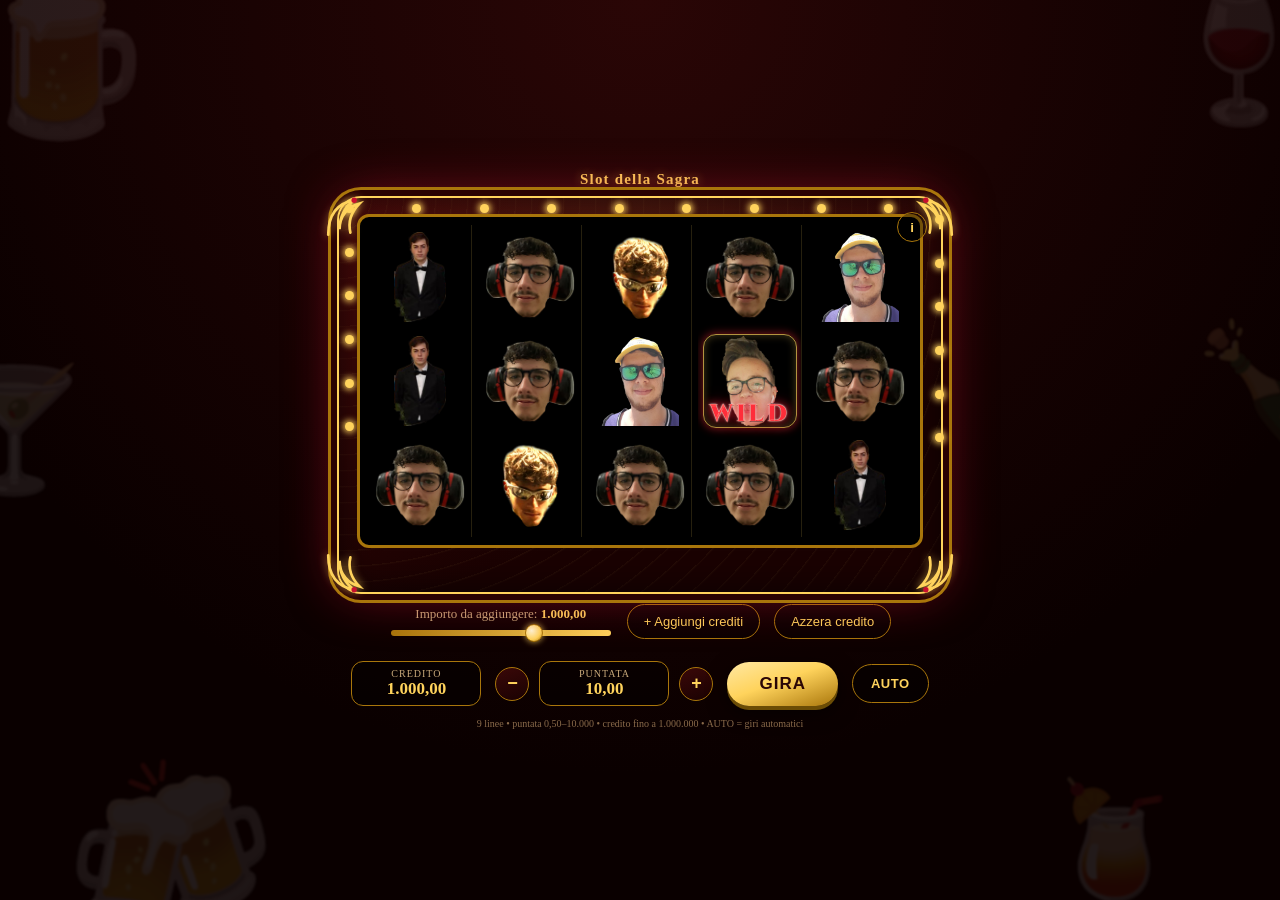
==== commit ab2eeaa3: "Add files via upload" ====
--- a/slot.html
+++ b/slot.html
@@ -34,6 +34,8 @@
   }
 
   * { box-sizing: border-box; }
+
+  html { overflow-x: hidden; }
 
   body {
     font-family: Georgia, 'Times New Roman', serif;
@@ -469,6 +471,49 @@
   .spin-btn:active:not(:disabled) { transform: translateY(2px); box-shadow: 0 2px 0 #6b4c05, 0 3px 10px rgba(0,0,0,0.6); }
   .spin-btn:disabled { opacity: 0.55; cursor: default; }
 
+  .auto-btn {
+    font-size: 13px;
+    font-weight: 700;
+    letter-spacing: 0.5px;
+    padding: 11px 18px;
+    border-radius: 30px;
+    border: 1px solid var(--gold-dark);
+    background: rgba(0,0,0,0.4);
+    color: var(--gold);
+    cursor: pointer;
+  }
+  .auto-btn.on {
+    background: linear-gradient(160deg, #9dffb6, #1faa4a);
+    color: #06240f;
+    border-color: #0c5c26;
+    animation: autoPulse 1.1s ease-in-out infinite alternate;
+  }
+  @keyframes autoPulse {
+    from { box-shadow: 0 0 8px rgba(70,255,130,0.35); }
+    to   { box-shadow: 0 0 20px rgba(70,255,130,0.7); }
+  }
+  .auto-btn:disabled { opacity: 0.4; cursor: default; }
+
+  /* X per uscire: visibile solo quando gira come app installata / a schermo intero */
+  .exit-btn {
+    position: fixed;
+    top: max(8px, env(safe-area-inset-top));
+    left: max(8px, env(safe-area-inset-left));
+    width: 34px;
+    height: 34px;
+    border-radius: 50%;
+    border: 1px solid var(--gold-dark);
+    background: rgba(0,0,0,0.55);
+    color: var(--gold);
+    font-size: 20px;
+    line-height: 1;
+    display: none;
+    align-items: center;
+    justify-content: center;
+    z-index: 44;
+    cursor: pointer;
+  }
+
   .add-amount-group {
     display: flex;
     flex-direction: column;
@@ -847,79 +892,98 @@
     display: contents;   /* su desktop non cambia niente: i figli restano nel flusso */
   }
 
-  @media (max-width: 640px) {
-    :root { --cell: 58px; }
+  /* ---------- PC / schermo grande: gioco centrato, niente spazi morti ---------- */
+  @media (min-width: 900px) and (min-height: 640px) {
     body {
+      display: flex;
+      flex-direction: column;
+      align-items: center;
+      justify-content: center;
+      min-height: 100vh;
+      padding: 20px 16px;
+    }
+    h1 { margin: 0 0 10px; }
+    .marquee { margin: 0; }
+    .control-deck { display: flex; flex-direction: column; align-items: center; gap: 10px; }
+    .control-deck .controls { margin: 12px 0 0; }
+    .control-deck .sub-note { margin-top: 2px; }
+  }
+
+  /* ---------- telefono in VERTICALE: slot grande, comandi compatti ---------- */
+  @media (max-width: 760px) and (orientation: portrait) {
+    :root { --cell: min(16.5vw, 12vh); }
+    body {
+      display: flex;
+      flex-direction: column;
+      align-items: center;
+      justify-content: center;
+      min-height: 100vh;
       padding:
-        calc(10px + env(safe-area-inset-top)) calc(12px + env(safe-area-inset-right))
-        calc(12px + env(safe-area-inset-bottom)) calc(12px + env(safe-area-inset-left));
+        calc(6px + env(safe-area-inset-top)) calc(6px + env(safe-area-inset-right))
+        calc(8px + env(safe-area-inset-bottom)) calc(6px + env(safe-area-inset-left));
     }
-    .marquee { padding: 12px; }
-    .marquee.bonus-mode { --cell: 42px; max-width: 96vw; }
-    .reels { gap: 4px; padding: 6px; }
-    .controls { gap: 10px; margin-top: 8px; }
-    .add-amount-group { min-width: 0; width: 100%; }
-    .add-slider { width: 100%; max-width: 320px; }
-    .stat { min-width: 96px; padding: 6px 10px; }
-    .lines-list, .free-spin-hud { max-width: 96vw; }
-  }
-
-  @media (max-width: 420px) and (orientation: portrait) {
-    :root { --cell: 52px; }
-    h1 { font-size: 13px; margin-bottom: 8px; }
-    .spin-btn { padding: 12px 26px; }
-    .bet-stepper { gap: 6px; }
-  }
-
-  /* ---------- telefono in orizzontale: layout compatto su due colonne ---------- */
+    h1 { font-size: 12px; margin: 0 0 6px; }
+    .marquee { margin: 0; padding: 9px 5px; max-width: 100vw; }
+    .marquee.bonus-mode { --cell: min(12vw, 9vh); max-width: 100vw; }
+    .reels { gap: 3px; padding: 4px; }
+    .win-banner { font-size: 15px; }
+    .lines-list { font-size: 10px; max-width: 96vw; }
+    .free-spin-hud { font-size: 10px; max-width: 96vw; padding: 5px 10px; }
+    .control-deck { display: flex; flex-direction: column; align-items: center; gap: 6px; width: 100%; }
+    .controls { gap: 8px 10px; margin: 4px 0 0; width: 100%; flex-wrap: wrap; }
+    .add-amount-group { flex-direction: row; flex-wrap: wrap; justify-content: center; min-width: 0; width: 100%; gap: 6px; }
+    .add-amount-group label { font-size: 10px; }
+    .add-slider { width: min(60vw, 260px); }
+    .add-credit-btn { font-size: 11px; padding: 7px 10px; }
+    .stat { min-width: 82px; padding: 4px 10px; }
+    .stat .label { font-size: 9px; }
+    .stat .value { font-size: 15px; }
+    .spin-btn { padding: 11px 22px; font-size: 15px; }
+    .auto-btn { padding: 9px 12px; font-size: 12px; }
+    .sub-note { display: none; }
+  }
+
+  /* ---------- telefono in ORIZZONTALE: slot grande a sinistra, comandi a destra ---------- */
   @media (orientation: landscape) and (max-height: 600px) {
     body {
       display: flex;
       flex-flow: row wrap;
-      align-items: flex-start;
-      align-content: flex-start;
+      align-items: center;
+      align-content: center;
       justify-content: center;
-      gap: 12px 4vw;
-      padding: 8px calc(8px + env(safe-area-inset-right)) 8px calc(8px + env(safe-area-inset-left));
+      gap: 8px 2vw;
+      padding: 5px calc(5px + env(safe-area-inset-right)) 5px calc(5px + env(safe-area-inset-left));
       overflow-y: auto;
     }
     h1 { display: none; }
-    :root { --cell: 42px; }
-    .marquee { margin: 0; padding: 9px 11px; }
-    .marquee.bonus-mode { --cell: 34px; max-width: 62vw; }
-    .decor span { font-size: 80px; opacity: 0.06; }
-    .lines-list { font-size: 10px; }
+    :root { --cell: min(12vw, 23vh); }
+    .marquee { margin: 0; padding: 7px 8px; }
+    .marquee.bonus-mode { --cell: min(8.5vw, 17vh); max-width: 58vw; }
+    .decor span { font-size: 60px; opacity: 0.045; }
+    .win-banner { font-size: 13px; margin-top: 3px; min-height: 0; }
+    .lines-list { font-size: 9px; line-height: 1.28; max-height: 3.4em; overflow: hidden; }
+    .free-spin-hud { font-size: 9px; padding: 3px 8px; margin: 3px auto 0; }
 
     .control-deck {
       display: flex;
       flex-direction: column;
-      gap: 8px;
+      gap: 6px;
       align-items: stretch;
+      width: min(33vw, 250px);
     }
-    .control-deck .controls {
-      margin: 0;
-      gap: 8px;
-      flex-wrap: wrap;
-    }
-    .add-amount-group {
-      flex-direction: row;
-      align-items: center;
-      min-width: 0;
-      gap: 8px;
-    }
-    .add-amount-group label { font-size: 11px; }
-    .add-slider { width: 120px; }
-    .add-credit-btn { font-size: 12px; padding: 7px 12px; }
-    .stat { min-width: 78px; padding: 4px 10px; }
-    .stat .value { font-size: 15px; }
-    .spin-btn { padding: 10px 24px; font-size: 15px; }
+    .control-deck .controls { margin: 0; gap: 5px; flex-wrap: wrap; justify-content: center; }
+    .add-amount-group { flex-direction: row; flex-wrap: wrap; justify-content: center; align-items: center; min-width: 0; gap: 5px; }
+    .add-amount-group label { font-size: 8.5px; }
+    .add-slider { width: 100%; max-width: 180px; }
+    .add-credit-btn { font-size: 10px; padding: 5px 8px; }
+    .stat { min-width: 0; flex: 1 1 62px; padding: 3px 7px; }
+    .stat .label { font-size: 7.5px; letter-spacing: 0.5px; }
+    .stat .value { font-size: 13px; }
+    .bet-stepper { gap: 4px; }
+    .step-btn { width: 28px; height: 28px; font-size: 15px; }
+    .spin-btn { padding: 9px 14px; font-size: 14px; flex: 1 1 100%; }
+    .auto-btn { padding: 8px 12px; font-size: 11px; flex: 1 1 100%; }
     .sub-note { display: none; }
-    .free-spin-hud { font-size: 11px; padding: 4px 10px; }
-  }
-
-  @media (orientation: landscape) and (max-height: 430px) {
-    :root { --cell: 39px; }
-    .marquee { padding: 8px 10px; }
   }
 
   /* ---------- invito a ruotare il telefono ---------- */
@@ -962,9 +1026,11 @@
     cursor: pointer;
   }
 
-  /* quando gira come app installata */
-  @media (display-mode: standalone) {
+  /* quando gira come app installata / a schermo intero */
+  @media (display-mode: standalone), (display-mode: fullscreen), (display-mode: minimal-ui) {
     .home-btn { display: none; }
+    .exit-btn { display: flex; }
+    .install-btn { display: none !important; }
   }
 
   /* pulsante "installa app" */
@@ -1003,6 +1069,8 @@
 <div class="gold-flash" id="goldFlash"></div>
 <div class="toast" id="toast"></div>
 
+<button class="exit-btn" id="exitBtn" type="button" aria-label="Esci dalla slot" title="Esci">&times;</button>
+
 <h1>Slot della Sagra</h1>
 
 <div class="marquee" id="marquee">
@@ -1045,9 +1113,10 @@
     </div>
 
     <button class="spin-btn" id="spinBtn">GIRA</button>
+    <button class="auto-btn" id="autoBtn" type="button">AUTO</button>
   </div>
 
-  <div class="sub-note">9 linee &bull; puntata 0,50&ndash;10.000 &bull; credito fino a 1.000.000 &bull; invio = gira</div>
+  <div class="sub-note">9 linee &bull; puntata 0,50&ndash;10.000 &bull; credito fino a 1.000.000 &bull; AUTO = giri automatici</div>
 </div>
 
 <div class="overlay" id="bonusOverlay">
@@ -1140,7 +1209,7 @@
   const BASE_REELS = 5, BONUS_REELS = 7, ROWS = 3;
   const FREE_SPINS_AWARD = 10;
   const BIG_WIN_MULT = 20;
-  const WILD_EVENT_CHANCE = 0.20;
+  const WILD_EVENT_CHANCE = 0.30;
   const REEL_BASE_DURATION = 1.1;
   const REEL_STAGGER = 0.4;
 
@@ -1779,7 +1848,7 @@
       let i = 0;
       function nextShot() {
         if (i >= positions.length) {
-          wildTimers.push(setTimeout(finale, 360));
+          wildTimers.push(setTimeout(finale, 260));
           return;
         }
         const [c, r] = positions[i];
@@ -1794,17 +1863,17 @@
           if (!hasCustom) wildImpactSound();
         });
         i++;
-        wildTimers.push(setTimeout(nextShot, 210));
+        wildTimers.push(setTimeout(nextShot, 180));
       }
 
       function finale() {
         if (!hasCustom) wildFinaleSound();
         emblem.classList.remove('in');
         emblem.classList.add('out');
-        wildTimers.push(setTimeout(() => { clearWildFx(); resolve(); }, 460));
+        wildTimers.push(setTimeout(() => { clearWildFx(); resolve(); }, 380));
       }
 
-      wildTimers.push(setTimeout(nextShot, 640));
+      wildTimers.push(setTimeout(nextShot, 500));
     });
   }
 
@@ -2010,6 +2079,7 @@
       } else {
         spinning = false;
         renderStats();
+        scheduleAuto(delay);
       }
     } else {
       if (retrigger) {
@@ -2021,6 +2091,7 @@
       spinning = false;
       if (bonus.spinsLeft > 0) {
         renderStats();
+        scheduleAuto(delay);
       } else {
         setTimeout(() => endBonusFeature(), delay);
       }
@@ -2048,6 +2119,7 @@
         playCustom('bonusMusic', { loop: true });
         spinning = false;
         renderStats();
+        scheduleAuto(400);
       }
     });
   }
@@ -2067,11 +2139,46 @@
         bonus = null;
         spinning = false;
         renderStats();
+        scheduleAuto(400);
       }
     });
   }
 
   spinBtn.addEventListener('click', () => performSpin(!!bonus));
+
+  // ---------- autospin ----------
+  const autoBtn = document.getElementById('autoBtn');
+  let autoSpin = false;
+  let autoTimer = null;
+  function stopAuto() {
+    autoSpin = false;
+    autoBtn.classList.remove('on');
+    autoBtn.textContent = 'AUTO';
+    clearTimeout(autoTimer);
+  }
+  function startAuto() {
+    autoSpin = true;
+    autoBtn.classList.add('on');
+    autoBtn.textContent = 'STOP';
+    scheduleAuto(150);
+  }
+  function scheduleAuto(delay) {
+    if (!autoSpin) return;
+    clearTimeout(autoTimer);
+    autoTimer = setTimeout(tryAutoSpin, delay);
+  }
+  function tryAutoSpin() {
+    if (!autoSpin) return;
+    if (spinning) { scheduleAuto(300); return; }
+    if (bonusOverlay.classList.contains('show')
+        || document.getElementById('paytableOverlay').classList.contains('show')) {
+      scheduleAuto(500);
+      return;
+    }
+    if (!bonus && balance < BET_STEPS[betIndex]) { stopAuto(); return; }
+    performSpin(!!bonus);
+  }
+  autoBtn.addEventListener('click', () => { autoSpin ? stopAuto() : startAuto(); });
 
   document.addEventListener('keydown', (e) => {
     if (e.key !== 'Enter') return;
@@ -2127,6 +2234,40 @@
   tryLockLandscape();
   window.addEventListener('orientationchange', tryLockLandscape);
 
+  // ---------- schermo intero (nasconde barre e tasti del telefono) ----------
+  function enterFullscreen() {
+    const el = document.documentElement;
+    const req = el.requestFullscreen || el.webkitRequestFullscreen || el.mozRequestFullScreen;
+    if (!req || document.fullscreenElement) return;
+    try {
+      const p = req.call(el, { navigationUI: 'hide' });
+      if (p && p.catch) p.catch(() => {});
+    } catch (e) {
+      try { req.call(el); } catch (e2) {}
+    }
+    tryLockLandscape();
+  }
+  // al primo tocco su un telefono: entra a schermo intero (richiede un gesto utente)
+  if (window.matchMedia('(pointer: coarse)').matches) {
+    window.addEventListener('pointerdown', function onFirstTap() {
+      window.removeEventListener('pointerdown', onFirstTap);
+      enterFullscreen();
+    }, { once: true });
+  }
+
+  // ---------- X per uscire ----------
+  // esce dallo schermo intero (fa ricomparire barre e tasti del telefono) e
+  // prova a chiudere la finestra; se il sistema non lo permette, resta la slot
+  // con l'interfaccia del telefono di nuovo visibile
+  document.getElementById('exitBtn').addEventListener('click', async () => {
+    stopAuto();
+    try {
+      const exit = document.exitFullscreen || document.webkitExitFullscreen;
+      if (document.fullscreenElement && exit) await exit.call(document);
+    } catch (e) {}
+    try { window.close(); } catch (e) {}
+  });
+
   renderStats();
 </script>
 
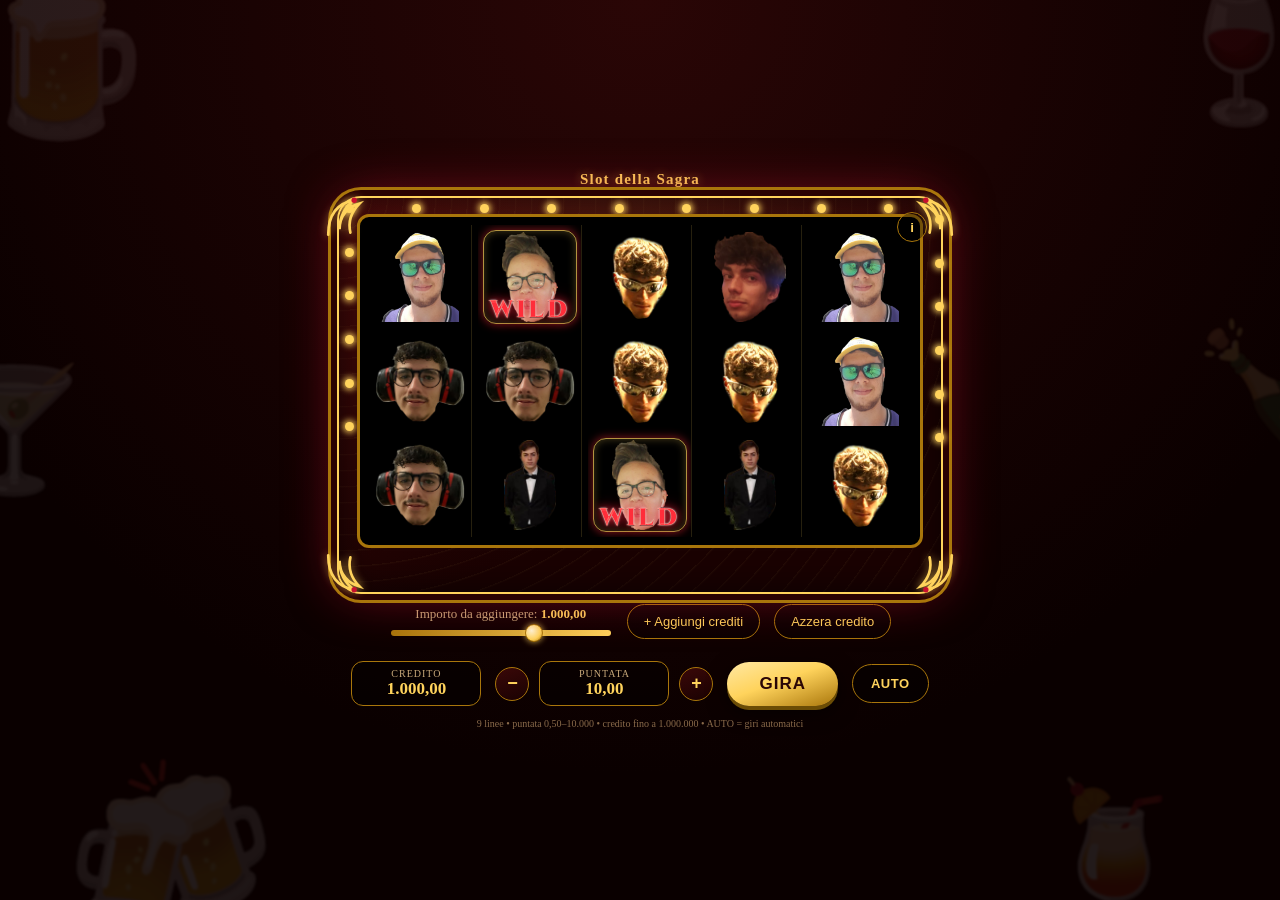
==== commit a38f1c3f: "Add files via upload" ====
--- a/slot.html
+++ b/slot.html
@@ -1974,7 +1974,12 @@
     }
 
     const FILLER = 14;
-    const CELL_PX = parseInt(getComputedStyle(marqueeEl).getPropertyValue('--cell'), 10);
+    // dimensione reale di una casella in px: NON leggibile da --cell, che ora
+    // vale un'espressione min(...); si misura dal rullo gia' renderizzato
+    const firstReel = reelsEl.querySelector('.reel');
+    const CELL_PX = firstReel
+      ? firstReel.getBoundingClientRect().height / ROWS
+      : (parseInt(getComputedStyle(marqueeEl).getPropertyValue('--cell'), 10) || 80);
     let lastDuration = 0;
 
     startSpinSound();
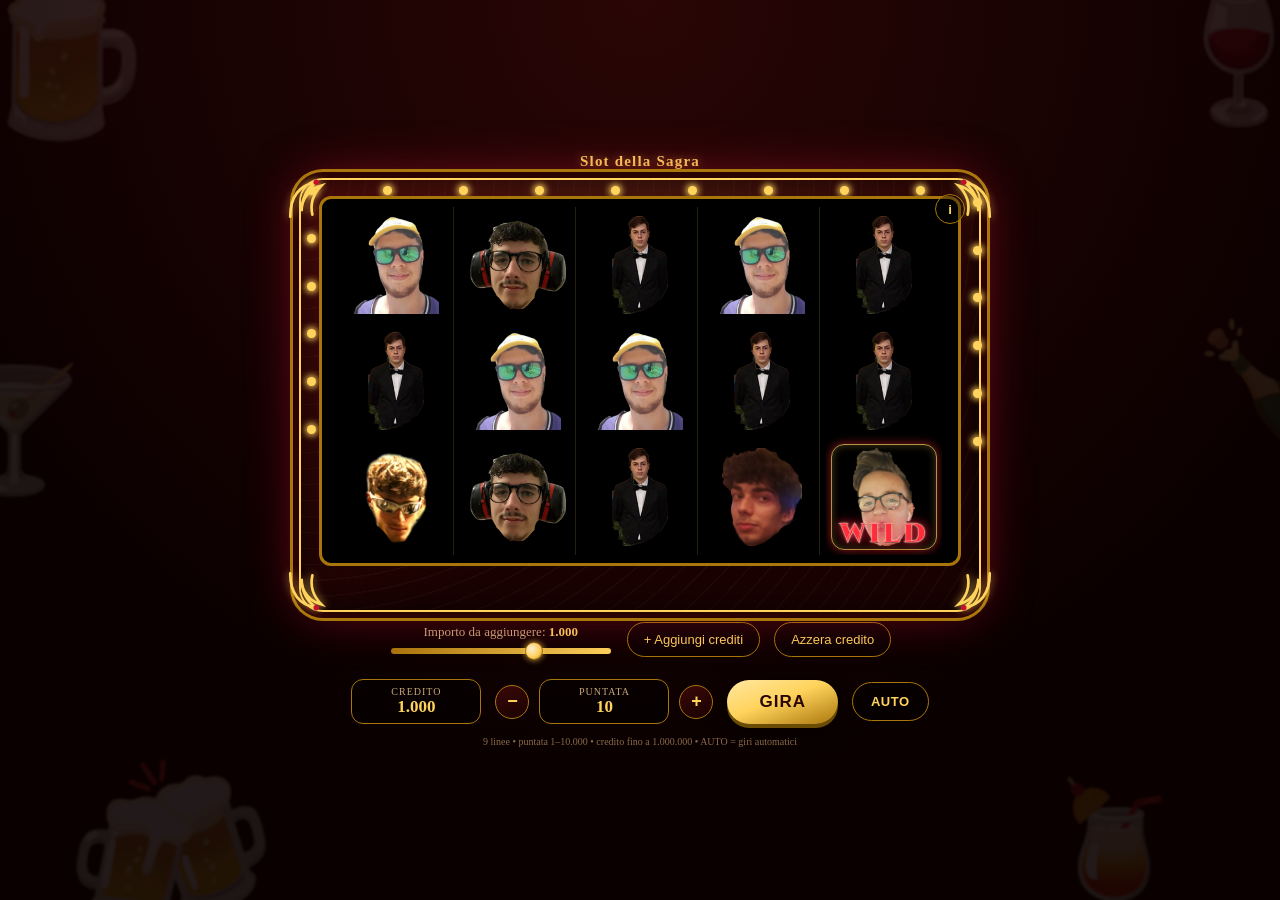
==== commit c586baf1: "Add files via upload" ====
--- a/slot.html
+++ b/slot.html
@@ -23,1037 +23,7 @@
 <link rel="preconnect" href="https://fonts.googleapis.com">
 <link rel="preconnect" href="https://fonts.gstatic.com" crossorigin>
 <link rel="stylesheet" href="https://fonts.googleapis.com/css2?family=Cinzel:wght@700;900&display=swap">
-<style>
-  :root {
-    --gold: #ffd35c;
-    --gold-dark: #a9760b;
-    --red: #7a0d0d;
-    --red-bright: #c8102e;
-    --cell: 104px;
-    --reels: 5;
-  }
-
-  * { box-sizing: border-box; }
-
-  html { overflow-x: hidden; }
-
-  body {
-    font-family: Georgia, 'Times New Roman', serif;
-    background:
-      radial-gradient(circle at top, #2a0606 0%, #0a0000 70%);
-    color: #f5e6c8;
-    text-align: center;
-    padding: 10px 16px 12px 16px;
-    min-height: 100vh;
-    margin: 0;
-    position: relative;
-    overflow-x: hidden;
-  }
-  body.bonus-tint {
-    filter: sepia(0.28) saturate(1.4) hue-rotate(-6deg) brightness(1.05);
-    transition: filter 0.6s ease;
-  }
-
-  .decor {
-    position: fixed;
-    inset: 0;
-    z-index: -1;
-    pointer-events: none;
-    overflow: hidden;
-  }
-  .decor span {
-    position: absolute;
-    font-size: 150px;
-    opacity: 0.10;
-    filter: blur(1px) saturate(0.8);
-    animation: decorFloat 16s ease-in-out infinite;
-  }
-  .decor span:nth-child(1) { top: -30px;   left: -30px;  animation-duration: 15s; }
-  .decor span:nth-child(2) { top: -20px;   right: -40px; font-size: 130px; animation-duration: 19s; animation-delay: -4s; }
-  .decor span:nth-child(3) { bottom: -50px; left: 5%;    font-size: 170px; animation-duration: 21s; animation-delay: -9s; }
-  .decor span:nth-child(4) { bottom: -40px; right: 6%;   font-size: 140px; animation-duration: 17s; animation-delay: -6s; }
-  .decor span:nth-child(5) { top: 40%;     left: -60px;  font-size: 120px; animation-duration: 23s; animation-delay: -12s; }
-  .decor span:nth-child(6) { top: 35%;     right: -60px; font-size: 120px; animation-duration: 18s; animation-delay: -3s; }
-  @keyframes decorFloat {
-    0%, 100% { transform: translate(0, 0) rotate(-4deg); }
-    50%      { transform: translate(18px, -22px) rotate(4deg); }
-  }
-
-  h1 {
-    font-weight: 700;
-    letter-spacing: 1.2px;
-    font-size: 15px;
-    margin: 2px 0 14px 0;
-    color: var(--gold);
-    text-shadow: 0 0 10px rgba(255,211,92,0.5), 0 0 24px rgba(200,16,46,0.4);
-  }
-
-  .home-btn {
-    position: fixed;
-    top: 12px;
-    right: 12px;
-    width: 34px;
-    height: 34px;
-    border-radius: 50%;
-    border: 1px solid var(--gold-dark);
-    background: rgba(0,0,0,0.45);
-    display: flex;
-    align-items: center;
-    justify-content: center;
-    color: var(--gold);
-    text-decoration: none;
-    z-index: 30;
-    box-shadow: 0 0 8px rgba(0,0,0,0.5);
-  }
-  .home-btn:hover { background: rgba(255,211,92,0.2); }
-
-  /* ---------- cornice con lucine ---------- */
-  .marquee {
-    position: relative;
-    max-width: 640px;
-    margin: 8px auto 0 auto;
-    padding: 16px 18px;
-    border-radius: 22px;
-    background:
-      radial-gradient(circle at 50% 0%, rgba(255,211,92,0.08), transparent 60%),
-      repeating-radial-gradient(circle at 0 0, rgba(255,211,92,0.05) 0px, transparent 2px 16px),
-      linear-gradient(160deg, #4a0a0a, #1a0202 70%);
-    box-shadow:
-      0 0 0 2px var(--gold),
-      0 0 0 8px #2a0202,
-      0 0 0 11px var(--gold-dark),
-      0 0 50px rgba(200,16,46,0.6),
-      inset 0 0 34px rgba(0,0,0,0.65);
-    transition: max-width 0.4s ease;
-  }
-  .marquee.bonus-mode {
-    --cell: 76px;
-    max-width: 820px;
-    --red-bright: #9b30ff;
-    background:
-      radial-gradient(circle at 15% 100%, rgba(155,48,255,0.22), transparent 55%),
-      radial-gradient(circle at 85% 0%, rgba(155,48,255,0.20), transparent 55%),
-      radial-gradient(circle at 50% 0%, rgba(255,211,92,0.10), transparent 60%),
-      repeating-radial-gradient(circle at 0 0, rgba(255,211,92,0.05) 0px, transparent 2px 16px),
-      linear-gradient(160deg, #4a0a0a, #1a0202 70%);
-  }
-  .marquee.bonus-mode .corner circle { fill: #b866ff; }
-  .marquee.bonus-mode .corner path { stroke: var(--gold); }
-
-  .corner {
-    position: absolute;
-    width: 54px;
-    height: 54px;
-    z-index: 4;
-    pointer-events: none;
-    filter: drop-shadow(0 0 4px rgba(255,211,92,0.7));
-  }
-  .corner.tl { top: -14px;    left: -14px; }
-  .corner.tr { top: -14px;    right: -14px;   transform: scaleX(-1); }
-  .corner.bl { bottom: -14px; left: -14px;    transform: scaleY(-1); }
-  .corner.br { bottom: -14px; right: -14px;   transform: scale(-1,-1); }
-
-  .lamps {
-    position: absolute;
-    inset: 6px;
-    pointer-events: none;
-    border-radius: 18px;
-  }
-  .lamp {
-    position: absolute;
-    width: 9px;
-    height: 9px;
-    border-radius: 50%;
-    background: var(--gold);
-    box-shadow: 0 0 6px 2px rgba(255,211,92,0.9);
-    animation: lampBlink 1.4s ease-in-out infinite;
-  }
-  @keyframes lampBlink {
-    0%, 100% { opacity: 0.15; transform: scale(0.8); }
-    50% { opacity: 1; transform: scale(1.15); }
-  }
-
-  .info-btn {
-    position: absolute;
-    top: 14px;
-    right: 14px;
-    width: 30px;
-    height: 30px;
-    border-radius: 50%;
-    border: 1px solid var(--gold-dark);
-    background: rgba(0,0,0,0.35);
-    color: var(--gold);
-    font-weight: 700;
-    cursor: pointer;
-    z-index: 3;
-  }
-
-  /* ---------- rulli ---------- */
-  .reels {
-    position: relative;
-    display: grid;
-    grid-template-columns: repeat(var(--reels), var(--cell));
-    justify-content: center;
-    gap: 6px;
-    background: #000;
-    border: 3px solid var(--gold-dark);
-    border-radius: 12px;
-    padding: 8px;
-    box-shadow: inset 0 0 24px rgba(0,0,0,0.9);
-  }
-
-  .reel {
-    width: var(--cell);
-    height: calc(var(--cell) * 3);
-    overflow: hidden;
-    border-right: 1px solid rgba(255,211,92,0.15);
-    position: relative;
-    perspective: 700px;
-  }
-  .reel:last-child { border-right: none; }
-
-  .reel-strip {
-    display: flex;
-    flex-direction: column;
-    will-change: transform;
-  }
-  .reel-strip.spin-blur .cell img {
-    filter: blur(3px) brightness(1.2);
-  }
-
-  .cell {
-    position: relative;
-    width: var(--cell);
-    height: var(--cell);
-    display: flex;
-    align-items: center;
-    justify-content: center;
-    flex: 0 0 var(--cell);
-  }
-  .cell img {
-    width: calc(var(--cell) - 14px);
-    height: calc(var(--cell) - 14px);
-    object-fit: contain;
-    transition: filter 0.15s ease;
-  }
-  .cell.win img {
-    animation: winPulse 0.6s ease-in-out infinite alternate;
-    filter: drop-shadow(0 0 10px var(--gold)) drop-shadow(0 0 20px var(--red-bright));
-  }
-  @keyframes winPulse {
-    from { transform: scale(1); }
-    to   { transform: scale(1.12); }
-  }
-
-  /* simbolo bonus: cornice e lucina dedicate per farlo risaltare sempre */
-  .cell[data-symbol="bonus"]::before {
-    content: "";
-    position: absolute;
-    inset: 5px;
-    border-radius: 14px;
-    border: 2px solid var(--gold);
-    box-shadow: 0 0 9px 2px rgba(255,211,92,0.85), inset 0 0 10px rgba(255,211,92,0.4);
-    animation: bonusRingPulse 1.1s ease-in-out infinite alternate;
-    pointer-events: none;
-  }
-  .cell[data-symbol="bonus"]::after {
-    content: "\2728";
-    position: absolute;
-    top: -6px;
-    right: -4px;
-    font-size: 15px;
-    animation: bonusSparkle 1.6s ease-in-out infinite;
-    pointer-events: none;
-  }
-  @keyframes bonusRingPulse {
-    from { opacity: 0.45; transform: scale(0.97); }
-    to   { opacity: 1; transform: scale(1.04); }
-  }
-  @keyframes bonusSparkle {
-    0%, 100% { opacity: 0.3; transform: scale(0.8) rotate(0deg); }
-    50%      { opacity: 1;   transform: scale(1.2) rotate(20deg); }
-  }
-
-  /* ---------- simbolo WILD: scritta rossa + cornice dorata ---------- */
-  .cell[data-symbol="wild"]::before {
-    content: "";
-    position: absolute;
-    inset: 5px;
-    border-radius: 13px;
-    border: 1.5px solid rgba(255,211,92,0.7);
-    box-shadow: 0 0 9px 1px rgba(255,45,58,0.45), inset 0 0 9px rgba(255,211,92,0.28);
-    pointer-events: none;
-  }
-  .wild-tag {
-    position: absolute;
-    left: 50%;
-    bottom: 6%;
-    transform: translateX(-50%);
-    font-family: 'Cinzel', Georgia, 'Times New Roman', serif;
-    font-weight: 900;
-    font-size: calc(var(--cell) * 0.23);
-    line-height: 1;
-    letter-spacing: 0.12em;
-    text-transform: uppercase;
-    color: #ff2d3a;
-    text-shadow:
-      0 0 2px #fff,
-      0 1px 0 #6b0a0a,
-      0 0 8px rgba(255,45,58,0.9),
-      0 0 16px rgba(200,16,46,0.7);
-    -webkit-text-stroke: 0.6px rgba(255,240,200,0.35);
-    pointer-events: none;
-    z-index: 2;
-  }
-
-  /* casella appena trasformata in WILD dalla funzione */
-  .cell.wild-born { animation: wildBorn 0.6s cubic-bezier(0.2, 0.8, 0.2, 1); z-index: 3; }
-  @keyframes wildBorn {
-    0%   { transform: rotateY(0deg) scale(1); }
-    35%  { transform: rotateY(90deg) scale(1.14); filter: brightness(2.2); }
-    36%  { transform: rotateY(-90deg) scale(1.14); }
-    70%  { transform: rotateY(0deg) scale(1.14); filter: brightness(1); }
-    100% { transform: rotateY(0deg) scale(1); }
-  }
-  .cell.wild-born::after {
-    content: "";
-    position: absolute;
-    inset: 2px;
-    border-radius: 12px;
-    border: 2px solid var(--gold);
-    box-shadow: 0 0 18px 4px rgba(255,211,92,0.9), inset 0 0 14px rgba(255,211,92,0.55);
-    animation: wildBornFrame 1s ease-out forwards;
-    pointer-events: none;
-  }
-  @keyframes wildBornFrame {
-    0%   { opacity: 0; transform: scale(1.35); }
-    30%  { opacity: 1; transform: scale(1); }
-    100% { opacity: 0.5; transform: scale(1); }
-  }
-
-  /* rullo espanso col simbolo fortunato durante i giri gratis: bagliore oro+viola */
-  .cell.expand-glow::before {
-    content: "";
-    position: absolute;
-    inset: 3px;
-    border-radius: 12px;
-    box-shadow: 0 0 16px 4px rgba(255,211,92,0.9), 0 0 26px 8px rgba(155,48,255,0.55);
-    animation: bonusRingPulse 0.8s ease-in-out infinite alternate;
-    pointer-events: none;
-  }
-
-  /* ---------- linea di vincita ---------- */
-  #lineOverlay {
-    position: absolute;
-    inset: 0;
-    width: 100%;
-    height: 100%;
-    pointer-events: none;
-    z-index: 6;
-  }
-  #lineOverlay polyline {
-    fill: none;
-    stroke-width: 5;
-    stroke-linecap: round;
-    stroke-linejoin: round;
-    opacity: 0;
-    transition: opacity 0.2s ease;
-    filter: drop-shadow(0 0 6px currentColor) drop-shadow(0 0 12px currentColor);
-  }
-  #lineOverlay polyline.show { opacity: 1; }
-  #lineOverlay circle {
-    opacity: 0;
-    transition: opacity 0.2s ease;
-    filter: drop-shadow(0 0 5px currentColor);
-  }
-  #lineOverlay circle.show { opacity: 1; }
-
-  /* ---------- pannello risultati ---------- */
-  .win-banner {
-    margin-top: 6px;
-    min-height: 20px;
-    font-size: 17px;
-    font-weight: 700;
-    color: var(--gold);
-    text-shadow: 0 0 12px rgba(255,211,92,0.8);
-    opacity: 0;
-  }
-  .win-banner.show {
-    animation: winBanner 0.5s ease forwards;
-  }
-  @keyframes winBanner {
-    from { opacity: 0; transform: scale(0.85); }
-    to   { opacity: 1; transform: scale(1); }
-  }
-
-  .lines-list {
-    max-width: 460px;
-    margin: 2px auto 0 auto;
-    font-size: 11px;
-    color: #d9b877;
-    line-height: 1.4;
-  }
-
-  /* ---------- giri gratis ---------- */
-  .free-spin-hud {
-    display: none;
-    margin: 6px auto 2px auto;
-    max-width: 480px;
-    background: rgba(0,0,0,0.4);
-    border: 1px solid var(--gold);
-    border-radius: 12px;
-    padding: 6px 14px;
-    font-size: 12px;
-    color: var(--gold);
-  }
-  .free-spin-hud.show { display: block; }
-  .free-spin-hud .lucky-icon {
-    width: 22px; height: 22px; object-fit: contain; vertical-align: middle; margin: 0 4px;
-  }
-  .free-spin-hud {
-    box-shadow: 0 0 16px rgba(155,48,255,0.35);
-  }
-  .free-spin-hud strong { color: #c084fc; }
-
-  /* ---------- controlli ---------- */
-  .controls {
-    max-width: 640px;
-    margin: 10px auto 0 auto;
-    display: flex;
-    align-items: center;
-    justify-content: center;
-    gap: 14px;
-    flex-wrap: wrap;
-  }
-
-  .stat {
-    background: rgba(0,0,0,0.4);
-    border: 1px solid var(--gold-dark);
-    border-radius: 12px;
-    padding: 6px 16px;
-    min-width: 130px;
-  }
-  .stat .label { font-size: 10px; letter-spacing: 1px; color: #c9a97a; text-transform: uppercase; }
-  .stat .value { font-size: 17px; font-weight: 700; color: var(--gold); }
-
-  .bet-stepper {
-    display: flex;
-    align-items: center;
-    gap: 10px;
-  }
-  .step-btn {
-    width: 34px;
-    height: 34px;
-    border-radius: 50%;
-    border: 1px solid var(--gold-dark);
-    background: linear-gradient(160deg, #3a0808, #1a0202);
-    color: var(--gold);
-    font-size: 18px;
-    font-weight: 700;
-    cursor: pointer;
-  }
-  .step-btn:disabled { opacity: 0.3; cursor: default; }
-
-  .spin-btn {
-    font-size: 17px;
-    font-weight: 700;
-    letter-spacing: 1px;
-    padding: 12px 32px;
-    cursor: pointer;
-    border: none;
-    border-radius: 40px;
-    color: #2a0606;
-    background: linear-gradient(160deg, #ffe8a3, var(--gold) 45%, var(--gold-dark) 100%);
-    box-shadow: 0 4px 0 #6b4c05, 0 6px 20px rgba(0,0,0,0.6);
-    transition: transform 0.1s ease;
-  }
-  .spin-btn:hover:not(:disabled) { transform: translateY(-2px); }
-  .spin-btn:active:not(:disabled) { transform: translateY(2px); box-shadow: 0 2px 0 #6b4c05, 0 3px 10px rgba(0,0,0,0.6); }
-  .spin-btn:disabled { opacity: 0.55; cursor: default; }
-
-  .auto-btn {
-    font-size: 13px;
-    font-weight: 700;
-    letter-spacing: 0.5px;
-    padding: 11px 18px;
-    border-radius: 30px;
-    border: 1px solid var(--gold-dark);
-    background: rgba(0,0,0,0.4);
-    color: var(--gold);
-    cursor: pointer;
-  }
-  .auto-btn.on {
-    background: linear-gradient(160deg, #9dffb6, #1faa4a);
-    color: #06240f;
-    border-color: #0c5c26;
-    animation: autoPulse 1.1s ease-in-out infinite alternate;
-  }
-  @keyframes autoPulse {
-    from { box-shadow: 0 0 8px rgba(70,255,130,0.35); }
-    to   { box-shadow: 0 0 20px rgba(70,255,130,0.7); }
-  }
-  .auto-btn:disabled { opacity: 0.4; cursor: default; }
-
-  /* X per uscire: visibile solo quando gira come app installata / a schermo intero */
-  .exit-btn {
-    position: fixed;
-    top: max(8px, env(safe-area-inset-top));
-    left: max(8px, env(safe-area-inset-left));
-    width: 34px;
-    height: 34px;
-    border-radius: 50%;
-    border: 1px solid var(--gold-dark);
-    background: rgba(0,0,0,0.55);
-    color: var(--gold);
-    font-size: 20px;
-    line-height: 1;
-    display: none;
-    align-items: center;
-    justify-content: center;
-    z-index: 44;
-    cursor: pointer;
-  }
-
-  .add-amount-group {
-    display: flex;
-    flex-direction: column;
-    align-items: center;
-    gap: 6px;
-    min-width: 220px;
-  }
-  .add-amount-group label {
-    font-size: 13px;
-    color: #c9a97a;
-  }
-  .add-amount-group strong { color: var(--gold); }
-  .add-slider {
-    width: 220px;
-    -webkit-appearance: none;
-    appearance: none;
-    height: 6px;
-    border-radius: 4px;
-    background: linear-gradient(90deg, var(--gold-dark), var(--gold));
-    outline: none;
-  }
-  .add-slider::-webkit-slider-thumb {
-    -webkit-appearance: none;
-    appearance: none;
-    width: 18px;
-    height: 18px;
-    border-radius: 50%;
-    background: radial-gradient(circle at 35% 35%, #fff6d5, var(--gold) 60%, var(--gold-dark));
-    border: 1px solid var(--gold-dark);
-    cursor: pointer;
-    box-shadow: 0 0 6px rgba(255,211,92,0.8);
-  }
-  .add-slider::-moz-range-thumb {
-    width: 18px;
-    height: 18px;
-    border-radius: 50%;
-    background: radial-gradient(circle at 35% 35%, #fff6d5, var(--gold) 60%, var(--gold-dark));
-    border: 1px solid var(--gold-dark);
-    cursor: pointer;
-    box-shadow: 0 0 6px rgba(255,211,92,0.8);
-  }
-
-  .add-credit-btn {
-    font-size: 13px;
-    padding: 9px 16px;
-    cursor: pointer;
-    border: 1px solid var(--gold-dark);
-    border-radius: 20px;
-    background: rgba(0,0,0,0.35);
-    color: var(--gold);
-  }
-  .add-credit-btn:hover { background: rgba(255,211,92,0.15); }
-  .add-credit-btn:disabled { opacity: 0.4; cursor: default; }
-  .add-credit-btn.flash { animation: capFlash 0.4s ease; }
-  @keyframes capFlash {
-    0%, 100% { box-shadow: none; }
-    50% { box-shadow: 0 0 0 3px var(--red-bright); }
-  }
-
-  .sub-note {
-    font-size: 10px;
-    color: #8a6a4a;
-    margin-top: 3px;
-  }
-
-  /* ---------- modale ---------- */
-  .overlay {
-    position: fixed;
-    inset: 0;
-    background: rgba(0,0,0,0.75);
-    display: none;
-    align-items: center;
-    justify-content: center;
-    z-index: 50;
-  }
-  .overlay.show { display: flex; }
-
-  .modal {
-    background: linear-gradient(160deg, #4a0a0a, #1a0202 70%);
-    border: 2px solid var(--gold);
-    border-radius: 20px;
-    padding: 34px 40px;
-    max-width: 90vw;
-    box-shadow: 0 0 50px rgba(255,211,92,0.5);
-    animation: modalPop 0.4s ease;
-  }
-  @keyframes modalPop {
-    from { opacity: 0; transform: scale(0.7); }
-    to   { opacity: 1; transform: scale(1); }
-  }
-  .modal h2 {
-    color: var(--gold);
-    text-shadow: 0 0 14px rgba(255,211,92,0.8);
-    margin: 0 0 10px 0;
-  }
-  .modal .modal-symbol {
-    width: 84px;
-    height: 84px;
-    object-fit: contain;
-    margin: 6px auto 10px auto;
-    display: block;
-    filter: drop-shadow(0 0 12px var(--gold)) drop-shadow(0 0 18px rgba(155,48,255,0.6));
-  }
-  .modal .amount {
-    font-size: 20px;
-    font-weight: 700;
-    color: #fff;
-    margin-bottom: 22px;
-    line-height: 1.5;
-  }
-  .modal button {
-    font-size: 15px;
-    padding: 10px 28px;
-    border: none;
-    border-radius: 30px;
-    background: linear-gradient(160deg, #ffe8a3, var(--gold));
-    color: #2a0606;
-    font-weight: 700;
-    cursor: pointer;
-  }
-
-  .paytable-modal {
-    position: relative;
-    background: linear-gradient(160deg, #4a0a0a, #1a0202 70%);
-    border: 2px solid var(--gold);
-    border-radius: 18px;
-    padding: 22px 22px 20px;
-    width: min(92vw, 520px);
-    max-height: 86vh;
-    overflow-y: auto;
-    text-align: left;
-    font-size: 13px;
-    box-shadow: 0 0 44px rgba(255,211,92,0.45);
-    animation: modalPop 0.35s ease;
-  }
-  .paytable-modal h2 {
-    color: var(--gold);
-    margin: 0 0 12px 0;
-    font-size: 18px;
-    text-shadow: 0 0 12px rgba(255,211,92,0.7);
-  }
-  .paytable-close {
-    position: absolute;
-    top: 8px;
-    right: 10px;
-    width: 32px;
-    height: 32px;
-    border-radius: 50%;
-    border: 1px solid var(--gold-dark);
-    background: rgba(0,0,0,0.4);
-    color: var(--gold);
-    font-size: 20px;
-    line-height: 1;
-    cursor: pointer;
-  }
-  .paytable-panel { display: block; }
-  .paytable-panel table { width: 100%; border-collapse: collapse; }
-  .paytable-panel td, .paytable-panel th { padding: 4px 6px; text-align: center; color: #e8c88a; }
-  .paytable-panel th { color: var(--gold); border-bottom: 1px solid var(--gold-dark); }
-  .paytable-panel .sym-cell { display: flex; align-items: center; gap: 6px; }
-  .paytable-panel img { width: 26px; height: 26px; object-fit: contain; }
-
-  /* ---------- lampo dorato di transizione al bonus ---------- */
-  .gold-flash {
-    position: fixed;
-    inset: 0;
-    z-index: 45;
-    pointer-events: none;
-    background: radial-gradient(circle, rgba(255,225,140,0.95) 0%, rgba(255,190,60,0.55) 35%, rgba(255,150,20,0) 70%);
-    opacity: 0;
-  }
-  .gold-flash.show { animation: goldFlash 1.3s ease forwards; }
-  @keyframes goldFlash {
-    0% { opacity: 0; }
-    30% { opacity: 1; }
-    100% { opacity: 0; }
-  }
-  .gold-flash .spark {
-    position: absolute;
-    top: 50%;
-    left: 50%;
-    font-size: 26px;
-    color: #fff3c4;
-    text-shadow: 0 0 8px #ffdd66;
-    transform: translate(-50%, -50%);
-    opacity: 0;
-  }
-  .gold-flash.show .spark {
-    animation: sparkBurst 1.2s ease-out forwards;
-  }
-  @keyframes sparkBurst {
-    0%   { opacity: 0; transform: translate(-50%, -50%) scale(0.3); }
-    15%  { opacity: 1; }
-    100% { opacity: 0; transform: translate(calc(-50% + var(--dx)), calc(-50% + var(--dy))) scale(1.3) rotate(180deg); }
-  }
-
-  /* ---------- toast ---------- */
-  .toast {
-    position: fixed;
-    top: 20px;
-    left: 50%;
-    transform: translateX(-50%) translateY(-20px);
-    background: linear-gradient(160deg, #ffe8a3, var(--gold));
-    color: #2a0606;
-    font-weight: 700;
-    padding: 12px 26px;
-    border-radius: 30px;
-    border: 2px solid #9b30ff;
-    box-shadow: 0 6px 20px rgba(0,0,0,0.5), 0 0 16px rgba(155,48,255,0.6);
-    z-index: 90;
-    opacity: 0;
-    pointer-events: none;
-  }
-  .toast.show { animation: toastPop 2.2s ease forwards; }
-  @keyframes toastPop {
-    0%   { opacity: 0; transform: translateX(-50%) translateY(-20px); }
-    15%  { opacity: 1; transform: translateX(-50%) translateY(0); }
-    85%  { opacity: 1; transform: translateX(-50%) translateY(0); }
-    100% { opacity: 0; transform: translateX(-50%) translateY(-10px); }
-  }
-
-  /* ---------- funzione WILD: emblema + comete (a rulli fermi) ---------- */
-  .wild-vignette {
-    position: fixed;
-    inset: 0;
-    z-index: 60;
-    pointer-events: none;
-    background: radial-gradient(circle at 50% 42%, transparent 26%, rgba(60,0,0,0.55) 100%);
-    opacity: 0;
-    transition: opacity 0.5s ease;
-  }
-  .wild-vignette.show { opacity: 1; }
-
-  .wild-emblem {
-    position: fixed;
-    z-index: 74;
-    width: 172px;
-    height: 172px;
-    margin: -86px 0 0 -86px;
-    pointer-events: none;
-    opacity: 0;
-    will-change: transform, opacity;
-  }
-  .wild-emblem.in  { animation: wildEmblemIn 0.6s cubic-bezier(0.2, 1.5, 0.4, 1) forwards; }
-  .wild-emblem.out { animation: wildEmblemOut 0.5s ease-in forwards; }
-  @keyframes wildEmblemIn {
-    0%   { opacity: 0; transform: scale(0.2) rotate(-45deg); }
-    60%  { opacity: 1; transform: scale(1.12) rotate(6deg); }
-    100% { opacity: 1; transform: scale(1) rotate(0deg); }
-  }
-  @keyframes wildEmblemOut {
-    0%   { opacity: 1; transform: scale(1) rotate(0deg); }
-    100% { opacity: 0; transform: scale(1.7) rotate(28deg); }
-  }
-  .wild-emblem .rays {
-    position: absolute;
-    inset: -42%;
-    border-radius: 50%;
-    background: repeating-conic-gradient(from 0deg, rgba(255,226,150,0.30) 0deg 5deg, transparent 5deg 17deg);
-    -webkit-mask: radial-gradient(circle, #000 18%, transparent 62%);
-            mask: radial-gradient(circle, #000 18%, transparent 62%);
-    animation: wildSpin 9s linear infinite reverse;
-  }
-  .wild-emblem .ring {
-    position: absolute;
-    inset: 0;
-    border-radius: 50%;
-    background: conic-gradient(from 0deg, #ffd35c, #7a0d0d, #ffe8a3, #c8102e, #ffd35c);
-    -webkit-mask: radial-gradient(circle, transparent 57%, #000 60%);
-            mask: radial-gradient(circle, transparent 57%, #000 60%);
-    filter: drop-shadow(0 0 12px rgba(255,211,92,0.85));
-    animation: wildSpin 3.2s linear infinite;
-  }
-  @keyframes wildSpin { to { transform: rotate(360deg); } }
-  .wild-emblem .core {
-    position: absolute;
-    inset: 15%;
-    border-radius: 50%;
-    background:
-      radial-gradient(circle at 42% 34%, rgba(255,211,92,0.28), transparent 60%),
-      radial-gradient(circle at 50% 50%, #2a0606, #0a0000 72%);
-    border: 2px solid var(--gold);
-    box-shadow: inset 0 0 22px rgba(255,211,92,0.55), 0 0 26px rgba(200,16,46,0.6);
-    display: flex;
-    align-items: center;
-    justify-content: center;
-  }
-  .wild-emblem .core span {
-    font-family: 'Cinzel', Georgia, 'Times New Roman', serif;
-    font-weight: 900;
-    font-size: 33px;
-    letter-spacing: 0.05em;
-    text-transform: uppercase;
-    color: #ff2d3a;
-    text-shadow: 0 0 3px #fff, 0 2px 0 #5a0808, 0 0 15px rgba(255,45,58,0.95);
-    -webkit-text-stroke: 1px rgba(255,240,200,0.4);
-    animation: wildTextPulse 1s ease-in-out infinite alternate;
-  }
-  @keyframes wildTextPulse {
-    from { transform: scale(0.96); }
-    to   { transform: scale(1.07); }
-  }
-
-  .wild-comet {
-    position: fixed;
-    z-index: 75;
-    width: 22px;
-    height: 22px;
-    margin: -11px 0 0 -11px;
-    border-radius: 50%;
-    background: radial-gradient(circle at 35% 35%, #fff, #ffd35c 45%, #c8102e 92%);
-    box-shadow: 0 0 16px 5px rgba(255,211,92,0.9), 0 0 34px 12px rgba(200,16,46,0.55);
-    pointer-events: none;
-    animation: wildCometFly 0.38s cubic-bezier(0.45, 0.05, 0.6, 1) forwards;
-  }
-  @keyframes wildCometFly {
-    from { transform: translate(0, 0) scale(0.7); }
-    to   { transform: translate(var(--tx), var(--ty)) scale(1.15); }
-  }
-  .wild-spark {
-    position: fixed;
-    z-index: 74;
-    width: 8px;
-    height: 8px;
-    margin: -4px 0 0 -4px;
-    border-radius: 50%;
-    background: radial-gradient(circle, #fff6d5, #ffd35c 60%, transparent 80%);
-    box-shadow: 0 0 8px 2px rgba(255,211,92,0.8);
-    pointer-events: none;
-    animation: wildSparkFade 0.42s ease-out forwards;
-  }
-  @keyframes wildSparkFade {
-    to { opacity: 0; transform: scale(0.3); }
-  }
-  .wild-ring {
-    position: fixed;
-    z-index: 73;
-    width: 22px;
-    height: 22px;
-    margin: -11px 0 0 -11px;
-    border-radius: 50%;
-    border: 3px solid #ffd35c;
-    box-shadow: 0 0 20px rgba(255,211,92,0.9), inset 0 0 12px rgba(255,45,58,0.6);
-    pointer-events: none;
-    animation: wildRing 0.6s ease-out forwards;
-  }
-  @keyframes wildRing {
-    0%   { opacity: 1; transform: scale(0.3); border-width: 4px; }
-    100% { opacity: 0; transform: scale(7); border-width: 1px; }
-  }
-
-  .wild-burst {
-    position: fixed;
-    width: 10px;
-    height: 10px;
-    margin-left: -5px;
-    margin-top: -5px;
-    border-radius: 50%;
-    background: var(--gold);
-    z-index: 71;
-    pointer-events: none;
-    animation: wildBurstPop 0.5s ease-out forwards;
-  }
-  @keyframes wildBurstPop {
-    0%   { box-shadow: 0 0 0 0 rgba(255,211,92,0.9), 0 0 0 0 rgba(155,48,255,0.7); opacity: 1; transform: scale(0.6); }
-    60%  { box-shadow: 0 0 0 22px rgba(255,211,92,0), 0 0 0 34px rgba(155,48,255,0); opacity: 1; transform: scale(1.3); }
-    100% { opacity: 0; transform: scale(1.4); }
-  }
-
-  /* ---------- adattamento telefono ---------- */
-  button, .spin-btn, .step-btn, .add-credit-btn, .home-btn, .info-btn {
-    touch-action: manipulation;   /* niente ritardo / zoom sul doppio tap */
-  }
-
-  .control-deck {
-    display: contents;   /* su desktop non cambia niente: i figli restano nel flusso */
-  }
-
-  /* ---------- PC / schermo grande: gioco centrato, niente spazi morti ---------- */
-  @media (min-width: 900px) and (min-height: 640px) {
-    body {
-      display: flex;
-      flex-direction: column;
-      align-items: center;
-      justify-content: center;
-      min-height: 100vh;
-      padding: 20px 16px;
-    }
-    h1 { margin: 0 0 10px; }
-    .marquee { margin: 0; }
-    .control-deck { display: flex; flex-direction: column; align-items: center; gap: 10px; }
-    .control-deck .controls { margin: 12px 0 0; }
-    .control-deck .sub-note { margin-top: 2px; }
-  }
-
-  /* ---------- telefono in VERTICALE: slot grande, comandi compatti ---------- */
-  @media (max-width: 760px) and (orientation: portrait) {
-    :root { --cell: min(16.5vw, 12vh); }
-    body {
-      display: flex;
-      flex-direction: column;
-      align-items: center;
-      justify-content: center;
-      min-height: 100vh;
-      padding:
-        calc(6px + env(safe-area-inset-top)) calc(6px + env(safe-area-inset-right))
-        calc(8px + env(safe-area-inset-bottom)) calc(6px + env(safe-area-inset-left));
-    }
-    h1 { font-size: 12px; margin: 0 0 6px; }
-    .marquee { margin: 0; padding: 9px 5px; max-width: 100vw; }
-    .marquee.bonus-mode { --cell: min(12vw, 9vh); max-width: 100vw; }
-    .reels { gap: 3px; padding: 4px; }
-    .win-banner { font-size: 15px; }
-    .lines-list { font-size: 10px; max-width: 96vw; }
-    .free-spin-hud { font-size: 10px; max-width: 96vw; padding: 5px 10px; }
-    .control-deck { display: flex; flex-direction: column; align-items: center; gap: 6px; width: 100%; }
-    .controls { gap: 8px 10px; margin: 4px 0 0; width: 100%; flex-wrap: wrap; }
-    .add-amount-group { flex-direction: row; flex-wrap: wrap; justify-content: center; min-width: 0; width: 100%; gap: 6px; }
-    .add-amount-group label { font-size: 10px; }
-    .add-slider { width: min(60vw, 260px); }
-    .add-credit-btn { font-size: 11px; padding: 7px 10px; }
-    .stat { min-width: 82px; padding: 4px 10px; }
-    .stat .label { font-size: 9px; }
-    .stat .value { font-size: 15px; }
-    .spin-btn { padding: 11px 22px; font-size: 15px; }
-    .auto-btn { padding: 9px 12px; font-size: 12px; }
-    .sub-note { display: none; }
-  }
-
-  /* ---------- telefono in ORIZZONTALE: slot grande a sinistra, comandi a destra ---------- */
-  @media (orientation: landscape) and (max-height: 600px) {
-    body {
-      display: flex;
-      flex-flow: row wrap;
-      align-items: center;
-      align-content: center;
-      justify-content: center;
-      gap: 8px 2vw;
-      padding: 5px calc(5px + env(safe-area-inset-right)) 5px calc(5px + env(safe-area-inset-left));
-      overflow-y: auto;
-    }
-    h1 { display: none; }
-    :root { --cell: min(12vw, 23vh); }
-    .marquee { margin: 0; padding: 7px 8px; }
-    .marquee.bonus-mode { --cell: min(8.5vw, 17vh); max-width: 58vw; }
-    .decor span { font-size: 60px; opacity: 0.045; }
-    .win-banner { font-size: 13px; margin-top: 3px; min-height: 0; }
-    .lines-list { font-size: 9px; line-height: 1.28; max-height: 3.4em; overflow: hidden; }
-    .free-spin-hud { font-size: 9px; padding: 3px 8px; margin: 3px auto 0; }
-
-    .control-deck {
-      display: flex;
-      flex-direction: column;
-      gap: 6px;
-      align-items: stretch;
-      width: min(33vw, 250px);
-    }
-    .control-deck .controls { margin: 0; gap: 5px; flex-wrap: wrap; justify-content: center; }
-    .add-amount-group { flex-direction: row; flex-wrap: wrap; justify-content: center; align-items: center; min-width: 0; gap: 5px; }
-    .add-amount-group label { font-size: 8.5px; }
-    .add-slider { width: 100%; max-width: 180px; }
-    .add-credit-btn { font-size: 10px; padding: 5px 8px; }
-    .stat { min-width: 0; flex: 1 1 62px; padding: 3px 7px; }
-    .stat .label { font-size: 7.5px; letter-spacing: 0.5px; }
-    .stat .value { font-size: 13px; }
-    .bet-stepper { gap: 4px; }
-    .step-btn { width: 28px; height: 28px; font-size: 15px; }
-    .spin-btn { padding: 9px 14px; font-size: 14px; flex: 1 1 100%; }
-    .auto-btn { padding: 8px 12px; font-size: 11px; flex: 1 1 100%; }
-    .sub-note { display: none; }
-  }
-
-  /* ---------- invito a ruotare il telefono ---------- */
-  .rotate-hint {
-    position: fixed;
-    inset: 0;
-    z-index: 55;
-    display: none;
-    flex-direction: column;
-    align-items: center;
-    justify-content: center;
-    gap: 18px;
-    padding: 30px;
-    text-align: center;
-    background: radial-gradient(circle at top, #2a0606, #060000 75%);
-    color: var(--gold);
-  }
-  .rotate-hint.dismissed { display: none !important; }
-  @media (orientation: portrait) and (max-width: 820px) and (pointer: coarse) {
-    .rotate-hint { display: flex; }
-  }
-  .rotate-hint .phone {
-    font-size: 74px;
-    animation: rotatePhone 1.8s ease-in-out infinite;
-  }
-  @keyframes rotatePhone {
-    0%, 20%   { transform: rotate(0deg); }
-    50%, 70%  { transform: rotate(-90deg); }
-    100%      { transform: rotate(0deg); }
-  }
-  .rotate-hint p { font-size: 16px; max-width: 300px; margin: 0; line-height: 1.5; }
-  .rotate-hint button {
-    margin-top: 4px;
-    font-size: 13px;
-    padding: 9px 18px;
-    border-radius: 20px;
-    border: 1px solid var(--gold-dark);
-    background: rgba(0,0,0,0.4);
-    color: var(--gold);
-    cursor: pointer;
-  }
-
-  /* quando gira come app installata / a schermo intero */
-  @media (display-mode: standalone), (display-mode: fullscreen), (display-mode: minimal-ui) {
-    .home-btn { display: none; }
-    .exit-btn { display: flex; }
-    .install-btn { display: none !important; }
-  }
-
-  /* pulsante "installa app" */
-  .install-btn {
-    position: fixed;
-    left: 50%;
-    bottom: calc(12px + env(safe-area-inset-bottom));
-    transform: translateX(-50%);
-    z-index: 40;
-    display: none;
-    align-items: center;
-    gap: 8px;
-    padding: 10px 18px;
-    border-radius: 30px;
-    border: 1px solid var(--gold-dark);
-    background: linear-gradient(160deg, #ffe8a3, var(--gold) 45%, var(--gold-dark) 100%);
-    color: #2a0606;
-    font: 700 14px Georgia, serif;
-    box-shadow: 0 4px 0 #6b4c05, 0 6px 20px rgba(0,0,0,0.6);
-    cursor: pointer;
-  }
-  .install-btn.show { display: inline-flex; }
-</style>
+<link rel="stylesheet" href="slot.css">
 </head>
 <body>
 
@@ -1116,11 +86,65 @@
     <button class="auto-btn" id="autoBtn" type="button">AUTO</button>
   </div>
 
-  <div class="sub-note">9 linee &bull; puntata 0,50&ndash;10.000 &bull; credito fino a 1.000.000 &bull; AUTO = giri automatici</div>
+  <div class="sub-note">9 linee &bull; puntata 1&ndash;10.000 &bull; credito fino a 1.000.000 &bull; AUTO = giri automatici</div>
 </div>
 
 <div class="overlay" id="bonusOverlay">
   <div class="modal" id="modalBody"></div>
+</div>
+
+<div class="bigwin" id="bigWin" aria-hidden="true">
+  <div class="bigwin-rays"></div>
+  <div class="bigwin-inner">
+    <div class="bigwin-title" id="bigWinTitle"></div>
+    <div class="bigwin-amount" id="bigWinAmount">0</div>
+    <div class="bigwin-sub" id="bigWinSub"></div>
+  </div>
+</div>
+
+<div class="pieronzo" id="pieronzoOverlay" aria-hidden="true">
+  <div class="pz-screen" id="pzIntro" hidden>
+    <div class="pz-boss-wrap">
+      <div class="pz-boss-rays"></div>
+      <div class="pz-boss-halo"></div>
+      <img class="pz-boss" id="pzBossImg" alt="Pieronzo">
+    </div>
+    <div class="pz-headline">Niente soldi?<br>Il Pieronzo vuole riscuotere</div>
+    <button class="pz-btn" id="pzIntroNext" type="button">Avanti</button>
+  </div>
+  <div class="pz-screen" id="pzAward" hidden>
+    <div class="pz-headline">Hai vinto<span class="pz-big">5 PIERONZO SPIN</span></div>
+    <button class="pz-btn" id="pzAwardNext" type="button">Avanti</button>
+  </div>
+  <div class="pz-screen" id="pzPick" hidden>
+    <div class="pz-sub">Scegli il simbolo fortunato</div>
+    <div class="pz-pick-grid" id="pzPickGrid"></div>
+    <div class="pz-note">Piu' paga, piu' e' raro.</div>
+  </div>
+  <div class="pz-screen pz-play" id="pzPlay" hidden>
+    <div class="pz-hud">
+      <div class="pz-hud-item"><span>Spin</span><strong id="pzSpinsLeft">5</strong></div>
+      <div class="pz-hud-item pz-hud-sym"><img id="pzChosenImg" alt=""><strong id="pzChosenVal"></strong></div>
+      <div class="pz-hud-item"><span>Vincita</span><strong id="pzTotal">0</strong></div>
+      <div class="pz-hud-item" id="pzMultBox" hidden><span>Molt.</span><strong id="pzMult">x1</strong></div>
+    </div>
+    <div class="pz-grid" id="pzGrid"></div>
+    <button class="pz-btn pz-spin-btn" id="pzSpinBtn" type="button">SPIN</button>
+  </div>
+  <div class="pz-screen" id="pzEnd" hidden>
+    <div class="pz-headline" id="pzEndTitle">Finito</div>
+    <div class="pz-big" id="pzEndAmount">0</div>
+    <button class="pz-btn" id="pzEndNext" type="button">Continua</button>
+  </div>
+</div>
+
+<div class="pz-fullpage" id="pzFullpage" aria-hidden="true">
+  <div class="pz-fp-rays"></div>
+  <div class="pz-fp-inner">
+    <div class="pz-fp-title">FULL PAGE!</div>
+    <div class="pz-fp-sub">Il Pieronzo e' servito</div>
+    <div class="pz-big" id="pzFpAmount"></div>
+  </div>
 </div>
 
 <div class="overlay" id="paytableOverlay">
@@ -1136,1184 +160,12 @@
   <p>Ruota il telefono in orizzontale per giocare alla slot.</p>
   <button type="button" id="rotateDismiss">Gioca comunque in verticale</button>
 </div>
-
-<script>
-  // Per sostituire un simbolo con un'immagine, basta salvare il file in
-  // images/slot/<chiave>.jpg (o .jpeg/.png/.webp): wild, bonus, gem, moneybag, king, queen, jack, ten.
-  //
-  // Per usare suoni tuoi al posto di quelli generati, salva i file in sounds/
-  // (estensione mp3/ogg/wav/m4a) con questi nomi:
-  //   sounds/bonus-music   -> musica di sottofondo durante i giri gratis (in loop)
-  //   sounds/line5         -> quando fai una linea da 5+ simboli
-  //   sounds/bonus-appear  -> quando appare un simbolo BONUS sullo schermo
-  //   sounds/bonus-trigger -> quando trovi 3+ BONUS e vinci i giri gratis (anche i rilanci)
-  //   sounds/big-win       -> quando la vincita e' >= 20 volte la puntata
-  //   sounds/wild-event    -> quando parte la funzione WILD a rulli fermi
-  const SYMBOLS = {
-    wild:     { label: 'WILD',   glyph: '\u{1F451}' },
-    bonus:    { label: 'BONUS',  glyph: '\u{1F4D6}' },
-    moneybag: { label: 'Sacco',  glyph: '\u{1F4B0}' },
-    gem:      { label: 'Gemma',  glyph: '\u{1F48E}' },
-    king:     { label: 'K',      glyph: 'K' },
-    queen:    { label: 'Q',      glyph: 'Q' },
-    jack:     { label: 'J',      glyph: 'J' },
-    ten:      { label: '10',     glyph: '10' },
-  };
-
-  const LUCKY_CANDIDATES = ['moneybag', 'gem', 'king', 'queen', 'jack', 'ten'];
-
-  const WEIGHTS = { ten: 24, jack: 24, queen: 15, king: 15, gem: 9, moneybag: 5, wild: 4, bonus: 5 };
-  const TOTAL_WEIGHT = Object.values(WEIGHTS).reduce((a, b) => a + b, 0);
-
-  const PAYTABLE = {
-    ten:      { 3: 4,  4: 15,  5: 60,   6: 150,  7: 400 },
-    jack:     { 3: 4,  4: 15,  5: 60,   6: 150,  7: 400 },
-    queen:    { 3: 8,  4: 30,  5: 120,  6: 300,  7: 800 },
-    king:     { 3: 8,  4: 30,  5: 120,  6: 300,  7: 800 },
-    gem:      { 3: 15, 4: 60,  5: 250,  6: 600,  7: 1500 },
-    moneybag: { 3: 30, 4: 150, 5: 750,  6: 1800, 7: 4500 },
-    wild:     { 3: 75, 4: 375, 5: 3750, 6: 9000, 7: 22500 },
-  };
-
-  const PAYLINES = [
-    [1,1,1,1,1],
-    [0,0,0,0,0],
-    [2,2,2,2,2],
-    [0,1,2,1,0],
-    [2,1,0,1,2],
-    [0,0,1,2,2],
-    [2,2,1,0,0],
-    [1,0,0,0,1],
-    [1,2,2,2,1],
-  ];
-
-  function stretchLine(line, targetLen) {
-    if (targetLen === line.length) return line.slice();
-    const out = [];
-    for (let i = 0; i < targetLen; i++) {
-      const srcIndex = Math.round(i * (line.length - 1) / (targetLen - 1));
-      out.push(line[srcIndex]);
-    }
-    return out;
-  }
-  const paylinesCache = {};
-  function getPaylines(n) {
-    if (!paylinesCache[n]) paylinesCache[n] = PAYLINES.map(l => stretchLine(l, n));
-    return paylinesCache[n];
-  }
-
-  const BET_STEPS = [0.5,1,2,5,10,25,50,100,250,500,1000,2500,5000,10000];
-  const ADD_STEPS = [10,25,50,100,250,500,1000,2500,5000,10000];
-  const MAX_BALANCE = 1000000;
-  const IMG_EXTS = ['png', 'jpg', 'jpeg', 'webp'];
-  const BASE_REELS = 5, BONUS_REELS = 7, ROWS = 3;
-  const FREE_SPINS_AWARD = 10;
-  const BIG_WIN_MULT = 20;
-  const WILD_EVENT_CHANCE = 0.30;
-  const REEL_BASE_DURATION = 1.1;
-  const REEL_STAGGER = 0.4;
-
-  function round2(x) { return Math.round(x * 100) / 100; }
-
-  function placeholderFor(glyph) {
-    const svg = `<svg xmlns='http://www.w3.org/2000/svg' width='140' height='140'>
-      <defs>
-        <radialGradient id='g' cx='50%' cy='38%' r='65%'>
-          <stop offset='0%' stop-color='#fff6d5'/>
-          <stop offset='55%' stop-color='#e8b923'/>
-          <stop offset='100%' stop-color='#8a5a00'/>
-        </radialGradient>
-      </defs>
-      <circle cx='70' cy='70' r='62' fill='url(#g)' stroke='#7a0d0d' stroke-width='6'/>
-      <text x='50%' y='55%' font-size='54' font-family='Georgia, serif' font-weight='bold' fill='#5a1a1a' text-anchor='middle' dominant-baseline='central'>${glyph}</text>
-    </svg>`;
-    return 'data:image/svg+xml;utf8,' + encodeURIComponent(svg);
-  }
-
-  function setupImageFallback(imgEl, key) {
-    let i = 0;
-    imgEl.onerror = function () {
-      if (i < IMG_EXTS.length) {
-        imgEl.src = `images/slot/${key}.${IMG_EXTS[i]}`;
-        i++;
-      } else {
-        imgEl.onerror = null;
-        imgEl.src = placeholderFor(SYMBOLS[key].glyph);
-      }
-    };
-    imgEl.onerror();
-  }
-
-  function weightedRandomSymbol() {
-    let roll = Math.random() * TOTAL_WEIGHT;
-    for (const key in WEIGHTS) {
-      if (roll < WEIGHTS[key]) return key;
-      roll -= WEIGHTS[key];
-    }
-    return 'ten';
-  }
-
-  function fmt(n) {
-    return n.toLocaleString('it-IT', { minimumFractionDigits: 2, maximumFractionDigits: 2 });
-  }
-
-  // ---------- stato ----------
-  let balance = parseFloat(localStorage.getItem('segraSlotBalance'));
-  if (isNaN(balance)) balance = 1000;
-  let betIndex = parseInt(localStorage.getItem('segraSlotBetIndex'), 10);
-  if (isNaN(betIndex) || betIndex < 0 || betIndex >= BET_STEPS.length) betIndex = 4;
-  let spinning = false;
-  let bonus = null; // { spinsLeft, luckySymbol, totalWin, bet }
-
-  const balanceValue = document.getElementById('balanceValue');
-  const betValue = document.getElementById('betValue');
-  const spinBtn = document.getElementById('spinBtn');
-  const betMinus = document.getElementById('betMinus');
-  const betPlus = document.getElementById('betPlus');
-  const addCreditBtn = document.getElementById('addCreditBtn');
-  const resetCreditBtn = document.getElementById('resetCreditBtn');
-  const addAmountSlider = document.getElementById('addAmountSlider');
-  const addAmountValue = document.getElementById('addAmountValue');
-
-  function renderAddAmount() {
-    addAmountValue.textContent = fmt(ADD_STEPS[parseInt(addAmountSlider.value, 10)]);
-  }
-  addAmountSlider.addEventListener('input', renderAddAmount);
-  renderAddAmount();
-  const winBanner = document.getElementById('winBanner');
-  const linesList = document.getElementById('linesList');
-  const reelsEl = document.getElementById('reels');
-  const marqueeEl = document.getElementById('marquee');
-  const bonusOverlay = document.getElementById('bonusOverlay');
-  const modalBody = document.getElementById('modalBody');
-  const freeSpinHud = document.getElementById('freeSpinHud');
-  const goldFlashEl = document.getElementById('goldFlash');
-  const toastEl = document.getElementById('toast');
-
-  function saveState() {
-    localStorage.setItem('segraSlotBalance', balance);
-    localStorage.setItem('segraSlotBetIndex', betIndex);
-  }
-
-  function renderStats() {
-    balanceValue.textContent = fmt(balance);
-    betValue.textContent = fmt(BET_STEPS[betIndex]);
-    const locked = spinning || !!bonus;
-    betMinus.disabled = betIndex === 0 || locked;
-    betPlus.disabled = betIndex === BET_STEPS.length - 1 || locked;
-    addCreditBtn.disabled = locked;
-    resetCreditBtn.disabled = locked;
-    addAmountSlider.disabled = locked;
-    spinBtn.disabled = spinning || (!bonus && balance < BET_STEPS[betIndex]);
-    if (spinning) spinBtn.textContent = 'IN CORSO…';
-    else spinBtn.textContent = bonus ? 'GIRA (gratis)' : 'GIRA';
-  }
-
-  betMinus.addEventListener('click', () => {
-    if (betIndex > 0) { betIndex--; saveState(); renderStats(); }
-  });
-  betPlus.addEventListener('click', () => {
-    if (betIndex < BET_STEPS.length - 1) { betIndex++; saveState(); renderStats(); }
-  });
-
-  addCreditBtn.addEventListener('click', () => {
-    if (balance >= MAX_BALANCE) {
-      addCreditBtn.classList.remove('flash');
-      void addCreditBtn.offsetWidth;
-      addCreditBtn.classList.add('flash');
-      return;
-    }
-    balance = Math.min(MAX_BALANCE, balance + ADD_STEPS[parseInt(addAmountSlider.value, 10)]);
-    saveState();
-    renderStats();
-  });
-
-  resetCreditBtn.addEventListener('click', () => {
-    balance = 0;
-    saveState();
-    renderStats();
-  });
-
-  // ---------- audio generato ----------
-  let audioCtx;
-  function ensureAudio() {
-    if (!audioCtx) audioCtx = new (window.AudioContext || window.webkitAudioContext)();
-  }
-  function beep(freq, duration, type, vol, delay) {
-    ensureAudio();
-    const t0 = audioCtx.currentTime + (delay || 0);
-    const osc = audioCtx.createOscillator();
-    const gain = audioCtx.createGain();
-    osc.type = type || 'sine';
-    osc.frequency.value = freq;
-    gain.gain.setValueAtTime(vol || 0.15, t0);
-    gain.gain.exponentialRampToValueAtTime(0.001, t0 + duration);
-    osc.connect(gain).connect(audioCtx.destination);
-    osc.start(t0);
-    osc.stop(t0 + duration);
-  }
-  function playBeepSequence(freqs, duration, type, vol, gap) {
-    freqs.forEach((f, i) => beep(f, duration, type, vol, i * gap));
-  }
-  function reelStopSound() { beep(420, 0.09, 'triangle', 0.18); }
-  function winSound() { playBeepSequence([523, 659, 784], 0.22, 'sine', 0.16, 0.09); }
-  function line5FallbackSound() { playBeepSequence([660, 880, 1100, 1320], 0.18, 'triangle', 0.18, 0.07); }
-  function bonusAppearFallbackSound() { beep(300, 0.12, 'square', 0.12); }
-  function bonusTriggerFallbackSound() { playBeepSequence([392, 523, 659, 784, 988, 1175], 0.3, 'square', 0.12, 0.1); }
-  function bigWinFallbackSound() { playBeepSequence([523, 659, 784, 1047, 1319, 1568, 2093], 0.25, 'sine', 0.17, 0.08); }
-
-  // rumore filtrato per il rullo che gira: piu' morbido di un tono puro,
-  // e si abbassa di volume ad ogni colonna che si ferma
-  let noiseBuffer = null;
-  function getNoiseBuffer() {
-    ensureAudio();
-    if (!noiseBuffer) {
-      const len = audioCtx.sampleRate * 2;
-      noiseBuffer = audioCtx.createBuffer(1, len, audioCtx.sampleRate);
-      const data = noiseBuffer.getChannelData(0);
-      for (let i = 0; i < len; i++) data[i] = Math.random() * 2 - 1;
-    }
-    return noiseBuffer;
-  }
-  let spinSource = null, spinGain = null;
-  const SPIN_BASE_GAIN = 0.30;
-  function startSpinSound() {
-    ensureAudio();
-    spinSource = audioCtx.createBufferSource();
-    spinSource.buffer = getNoiseBuffer();
-    spinSource.loop = true;
-    const filter = audioCtx.createBiquadFilter();
-    filter.type = 'bandpass';
-    filter.frequency.value = 420;
-    filter.Q.value = 0.8;
-    spinGain = audioCtx.createGain();
-    spinGain.gain.value = 0.0001;
-    spinGain.gain.linearRampToValueAtTime(SPIN_BASE_GAIN, audioCtx.currentTime + 0.15);
-    spinSource.connect(filter).connect(spinGain).connect(audioCtx.destination);
-    spinSource.start();
-  }
-  function duckSpinSound(remaining, total) {
-    if (!spinSource) return;
-    const t = audioCtx.currentTime;
-    const target = Math.max(SPIN_BASE_GAIN * (remaining / total), 0.0001);
-    spinGain.gain.cancelScheduledValues(t);
-    spinGain.gain.setValueAtTime(spinGain.gain.value, t);
-    spinGain.gain.linearRampToValueAtTime(target, t + 0.2);
-  }
-  function stopSpinSound() {
-    if (!spinSource) return;
-    const t = audioCtx.currentTime;
-    spinGain.gain.cancelScheduledValues(t);
-    spinGain.gain.setValueAtTime(spinGain.gain.value, t);
-    spinGain.gain.linearRampToValueAtTime(0.0001, t + 0.2);
-    spinSource.stop(t + 0.25);
-    spinSource = null;
-  }
-
-  // ---------- suoni personalizzati (sounds/) ----------
-  const SOUND_EXTS = ['mp3', 'ogg', 'wav', 'm4a', 'mpeg'];
-  const SOUND_FILES = { bonusMusic: 'bonus-music', line5: 'line5', bonusAppear: 'bonus-appear', bonusTrigger: 'bonus-trigger', bigWin: 'big-win', wildEvent: 'wild-event' };
-  const customSounds = Object.fromEntries(Object.keys(SOUND_FILES).map(k => [k, null]));
-
-  function loadCustomAudio(key) {
-    const audio = new Audio();
-    let i = 0;
-    audio.preload = 'auto';
-    audio.addEventListener('canplaythrough', () => { customSounds[key] = audio; }, { once: true });
-    audio.addEventListener('error', () => {
-      i++;
-      if (i < SOUND_EXTS.length) audio.src = `sounds/${SOUND_FILES[key]}.${SOUND_EXTS[i]}`;
-      else customSounds[key] = null;
-    });
-    audio.src = `sounds/${SOUND_FILES[key]}.${SOUND_EXTS[0]}`;
-  }
-  Object.keys(customSounds).forEach(loadCustomAudio);
-
-  function playCustom(key, opts) {
-    const a = customSounds[key];
-    if (!a) return false;
-    a.loop = !!(opts && opts.loop);
-    try { a.currentTime = 0; } catch (e) {}
-    a.play().catch(() => {});
-    return true;
-  }
-  function stopCustom(key) {
-    const a = customSounds[key];
-    if (a) { a.pause(); try { a.currentTime = 0; } catch (e) {} }
-  }
-  function playSoundOr(key, fallbackFn) {
-    if (!playCustom(key)) fallbackFn();
-  }
-
-  // ---------- suoni sintetizzati della funzione WILD ----------
-  function wildChargeSound() {
-    ensureAudio();
-    const t0 = audioCtx.currentTime;
-    [0, 4, 7].forEach((semi) => {
-      const o = audioCtx.createOscillator();
-      const g = audioCtx.createGain();
-      o.type = 'sawtooth';
-      const f0 = 220 * Math.pow(2, semi / 12);
-      o.frequency.setValueAtTime(f0, t0);
-      o.frequency.exponentialRampToValueAtTime(f0 * 3, t0 + 0.6);
-      g.gain.setValueAtTime(0.0001, t0);
-      g.gain.exponentialRampToValueAtTime(0.05, t0 + 0.15);
-      g.gain.exponentialRampToValueAtTime(0.0001, t0 + 0.78);
-      o.connect(g).connect(audioCtx.destination);
-      o.start(t0);
-      o.stop(t0 + 0.82);
-    });
-    const src = audioCtx.createBufferSource();
-    src.buffer = getNoiseBuffer();
-    const bp = audioCtx.createBiquadFilter();
-    bp.type = 'bandpass';
-    bp.Q.value = 6;
-    bp.frequency.setValueAtTime(400, t0);
-    bp.frequency.exponentialRampToValueAtTime(6000, t0 + 0.7);
-    const ng = audioCtx.createGain();
-    ng.gain.setValueAtTime(0.0001, t0);
-    ng.gain.exponentialRampToValueAtTime(0.12, t0 + 0.5);
-    ng.gain.exponentialRampToValueAtTime(0.0001, t0 + 0.82);
-    src.connect(bp).connect(ng).connect(audioCtx.destination);
-    src.start(t0);
-    src.stop(t0 + 0.85);
-  }
-  function wildShotSound() {
-    ensureAudio();
-    const t0 = audioCtx.currentTime;
-    const o = audioCtx.createOscillator();
-    const g = audioCtx.createGain();
-    o.type = 'triangle';
-    o.frequency.setValueAtTime(1400, t0);
-    o.frequency.exponentialRampToValueAtTime(320, t0 + 0.18);
-    g.gain.setValueAtTime(0.13, t0);
-    g.gain.exponentialRampToValueAtTime(0.001, t0 + 0.2);
-    o.connect(g).connect(audioCtx.destination);
-    o.start(t0);
-    o.stop(t0 + 0.22);
-  }
-  function wildImpactSound() {
-    ensureAudio();
-    const t0 = audioCtx.currentTime;
-    [1047, 1319, 1568].forEach((f, i) => {
-      const o = audioCtx.createOscillator();
-      const g = audioCtx.createGain();
-      o.type = 'sine';
-      o.frequency.value = f;
-      g.gain.setValueAtTime(0.0001, t0);
-      g.gain.exponentialRampToValueAtTime(0.08, t0 + 0.01 + i * 0.01);
-      g.gain.exponentialRampToValueAtTime(0.0001, t0 + 0.5);
-      o.connect(g).connect(audioCtx.destination);
-      o.start(t0);
-      o.stop(t0 + 0.55);
-    });
-    const thud = audioCtx.createOscillator();
-    const tg = audioCtx.createGain();
-    thud.type = 'sine';
-    thud.frequency.setValueAtTime(160, t0);
-    thud.frequency.exponentialRampToValueAtTime(60, t0 + 0.25);
-    tg.gain.setValueAtTime(0.16, t0);
-    tg.gain.exponentialRampToValueAtTime(0.001, t0 + 0.3);
-    thud.connect(tg).connect(audioCtx.destination);
-    thud.start(t0);
-    thud.stop(t0 + 0.32);
-  }
-  function wildFinaleSound() {
-    ensureAudio();
-    const t0 = audioCtx.currentTime;
-    [523, 659, 784, 1047, 1319].forEach((f, i) => {
-      const o = audioCtx.createOscillator();
-      const g = audioCtx.createGain();
-      o.type = 'sine';
-      o.frequency.value = f;
-      const s = t0 + i * 0.06;
-      g.gain.setValueAtTime(0.0001, s);
-      g.gain.exponentialRampToValueAtTime(0.1, s + 0.03);
-      g.gain.exponentialRampToValueAtTime(0.0001, s + 0.9);
-      o.connect(g).connect(audioCtx.destination);
-      o.start(s);
-      o.stop(s + 0.95);
-    });
-  }
-
-  // ---------- fregi agli angoli (le 4 copie sono identiche, generate una volta) ----------
-  (function buildCorners() {
-    const path = 'M6,94 C6,58 22,36 54,30 C38,42 27,58 27,84 C27,58 43,42 64,36 C48,52 42,68 47,90';
-    ['tl', 'tr', 'bl', 'br'].forEach(pos => {
-      const svg = document.createElementNS('http://www.w3.org/2000/svg', 'svg');
-      svg.setAttribute('class', `corner ${pos}`);
-      svg.setAttribute('viewBox', '0 0 100 100');
-      const p = document.createElementNS('http://www.w3.org/2000/svg', 'path');
-      p.setAttribute('d', path);
-      p.setAttribute('stroke', '#ffd35c');
-      p.setAttribute('stroke-width', '5');
-      p.setAttribute('fill', 'none');
-      p.setAttribute('stroke-linecap', 'round');
-      const c = document.createElementNS('http://www.w3.org/2000/svg', 'circle');
-      c.setAttribute('cx', '54');
-      c.setAttribute('cy', '30');
-      c.setAttribute('r', '5');
-      c.setAttribute('fill', '#c8102e');
-      svg.appendChild(p);
-      svg.appendChild(c);
-      marqueeEl.appendChild(svg);
-    });
-  })();
-
-  // ---------- lucine cornice ----------
-  const lampsEl = document.getElementById('lamps');
-  (function buildLamps() {
-    const count = 28;
-    for (let i = 0; i < count; i++) {
-      const lamp = document.createElement('div');
-      lamp.className = 'lamp';
-      const t = i / count;
-      const perimeter = 2 * (100 + 60);
-      const dist = t * perimeter;
-      let x, y;
-      if (dist < 100) { x = dist; y = 0; }
-      else if (dist < 100 + 60) { x = 100; y = dist - 100; }
-      else if (dist < 200 + 60) { x = 100 - (dist - 160); y = 60; }
-      else { x = 0; y = 60 - (dist - 260); }
-      lamp.style.left = x + '%';
-      lamp.style.top = y + '%';
-      lamp.style.animationDelay = (t * 1.4).toFixed(2) + 's';
-      lampsEl.appendChild(lamp);
-    }
-  })();
-
-  // ---------- costruzione rulli (dinamica: 5 in gioco normale, 7 in bonus) ----------
-  let reelStrips = [];
-  function buildReels(n) {
-    reelsEl.querySelectorAll('.reel').forEach(r => r.remove());
-    reelsEl.style.setProperty('--reels', n);
-    reelStrips = [];
-    for (let c = 0; c < n; c++) {
-      const reel = document.createElement('div');
-      reel.className = 'reel';
-      const strip = document.createElement('div');
-      strip.className = 'reel-strip';
-      reel.appendChild(strip);
-      reelsEl.appendChild(reel);
-      reelStrips.push(strip);
-    }
-    renderIdleReels();
-  }
-
-  function addWildTag(cell) {
-    if (cell.querySelector('.wild-tag')) return;
-    const tag = document.createElement('span');
-    tag.className = 'wild-tag';
-    tag.textContent = 'WILD';
-    cell.appendChild(tag);
-  }
-
-  function makeCell(key, expanded) {
-    const cell = document.createElement('div');
-    cell.className = 'cell' + (expanded ? ' expand-glow' : '');
-    cell.dataset.symbol = key;
-    const img = document.createElement('img');
-    img.alt = SYMBOLS[key].label;
-    setupImageFallback(img, key);
-    cell.appendChild(img);
-    if (key === 'wild') addWildTag(cell);
-    return cell;
-  }
-
-  function renderIdleReels() {
-    reelStrips.forEach(strip => {
-      strip.innerHTML = '';
-      strip.style.transition = 'none';
-      strip.style.transform = 'translateY(0)';
-      for (let r = 0; r < ROWS; r++) {
-        strip.appendChild(makeCell(weightedRandomSymbol(), false));
-      }
-    });
-  }
-
-  buildReels(BASE_REELS);
-
-  // ---------- linee di vincita lampeggianti ----------
-  const lineOverlay = document.getElementById('lineOverlay');
-  const LINE_COLORS = ['#00e5ff', '#39ff14', '#ff2fd0', '#ffffff', '#ff8c00', '#7cfc00', '#1e90ff', '#ff4d6d', '#ffd35c'];
-
-  function cellCenter(col, row, reelsRect) {
-    const strip = reelStrips[col];
-    const cellEl = strip.children[strip.children.length - ROWS + row];
-    const cellRect = cellEl.getBoundingClientRect();
-    return {
-      x: cellRect.left + cellRect.width / 2 - reelsRect.left,
-      y: cellRect.top + cellRect.height / 2 - reelsRect.top,
-    };
-  }
-
-  // ogni chiamata invalida qualunque sequenza di linee ancora in coda:
-  // cosi' spinnando a raffica le linee della giocata precedente non
-  // ricompaiono sopra quella nuova
-  let lineSeq = 0;
-  function clearLineOverlay() {
-    lineSeq++;
-    lineOverlay.innerHTML = '';
-  }
-
-  function drawLine(pattern, colorIndex, reelsRect) {
-    lineOverlay.setAttribute('viewBox', `0 0 ${reelsRect.width} ${reelsRect.height}`);
-    lineOverlay.innerHTML = '';
-    const color = LINE_COLORS[colorIndex % LINE_COLORS.length];
-    const points = pattern.map((row, c) => cellCenter(c, row, reelsRect));
-
-    const poly = document.createElementNS('http://www.w3.org/2000/svg', 'polyline');
-    poly.setAttribute('points', points.map(p => `${p.x},${p.y}`).join(' '));
-    poly.setAttribute('style', `stroke:${color}; color:${color}`);
-    poly.classList.add('show');
-    lineOverlay.appendChild(poly);
-
-    points.forEach(p => {
-      const dot = document.createElementNS('http://www.w3.org/2000/svg', 'circle');
-      dot.setAttribute('cx', p.x);
-      dot.setAttribute('cy', p.y);
-      dot.setAttribute('r', 6);
-      dot.setAttribute('style', `fill:${color}; color:${color}`);
-      dot.classList.add('show');
-      lineOverlay.appendChild(dot);
-    });
-  }
-
-  function showWinningLines(lineResults, paylinesActive) {
-    clearLineOverlay();
-    if (!lineResults.length) return;
-    const seq = lineSeq;
-    const reelsRect = reelsEl.getBoundingClientRect();
-    let i = 0;
-    function next() {
-      if (seq !== lineSeq) return;           // una nuova giocata ha annullato la sequenza
-      drawLine(paylinesActive[lineResults[i].lineIdx], i, reelsRect);
-      i++;
-      if (i < lineResults.length) setTimeout(next, 900);
-      else setTimeout(() => { if (seq === lineSeq) lineOverlay.innerHTML = ''; }, 900);
-    }
-    next();
-  }
-
-  // ---------- valutazione linee ----------
-  function evaluateLine(symbols) {
-    let paySymbol = null;
-    for (const s of symbols) {
-      if (s !== 'wild') { paySymbol = s; break; }
-    }
-    if (paySymbol === null) paySymbol = 'wild';
-    if (!PAYTABLE[paySymbol]) return null;
-    let count = 0;
-    for (const s of symbols) {
-      if (s === paySymbol || s === 'wild') count++;
-      else break;
-    }
-    if (count < 3) return null;
-    const mult = PAYTABLE[paySymbol][count];
-    if (!mult) return null;
-    return { symbol: paySymbol, count };
-  }
-
-  // ---------- funzione WILD (parte a rulli fermi) ----------
-  // sceglie 2..5 caselle a caso: queste NON vengono toccate durante lo spin,
-  // ci arrivano le comete dell'emblema WILD dopo che i rulli si sono fermati
-  function pickWildPositions(n) {
-    const cells = [];
-    for (let c = 0; c < n; c++) for (let r = 0; r < ROWS; r++) cells.push([c, r]);
-    const count = Math.min(2 + Math.floor(Math.random() * 4), cells.length);
-    for (let i = 0; i < count; i++) {
-      const j = i + Math.floor(Math.random() * (cells.length - i));
-      [cells[i], cells[j]] = [cells[j], cells[i]];
-    }
-    return cells.slice(0, count).sort((a, b) => a[0] - b[0] || a[1] - b[1]);
-  }
-
-  // elementi/timer volatili dell'animazione wild: tutto tracciato cosi'
-  // clearWildFx() puo' ripulire di colpo se parte una nuova giocata
-  let wildNodes = [];
-  let wildTimers = [];
-  function clearWildFx() {
-    wildTimers.forEach(id => { clearTimeout(id); clearInterval(id); });
-    wildTimers = [];
-    wildNodes.forEach(n => n.remove());
-    wildNodes = [];
-    document.querySelectorAll('.wild-emblem, .wild-comet, .wild-spark, .wild-ring, .wild-burst, .wild-vignette')
-      .forEach(n => n.remove());
-    reelsEl.querySelectorAll('.cell.wild-born').forEach(c => c.classList.remove('wild-born'));
-  }
-
-  function landedCell(col, row) {
-    const strip = reelStrips[col];
-    return strip.children[strip.children.length - ROWS + row];
-  }
-
-  function convertCellToWild(c, r, grid) {
-    grid[c][r] = 'wild';
-    const cellEl = landedCell(c, r);
-    if (!cellEl) return;
-    cellEl.dataset.symbol = 'wild';
-    cellEl.classList.remove('expand-glow');
-    void cellEl.offsetWidth;
-    cellEl.classList.add('wild-born');
-    const img = cellEl.querySelector('img');
-    if (img) { img.className = ''; setupImageFallback(img, 'wild'); }
-    addWildTag(cellEl);
-  }
-
-  function wildSparkAt(x, y) {
-    const s = document.createElement('div');
-    s.className = 'wild-spark';
-    s.style.left = x + 'px';
-    s.style.top = y + 'px';
-    document.body.appendChild(s);
-    wildNodes.push(s);
-    wildTimers.push(setTimeout(() => s.remove(), 440));
-  }
-
-  function wildImpactAt(x, y) {
-    const ring = document.createElement('div');
-    ring.className = 'wild-ring';
-    ring.style.left = x + 'px';
-    ring.style.top = y + 'px';
-    document.body.appendChild(ring);
-    wildNodes.push(ring);
-    wildTimers.push(setTimeout(() => ring.remove(), 640));
-
-    const burst = document.createElement('div');
-    burst.className = 'wild-burst';
-    burst.style.left = x + 'px';
-    burst.style.top = y + 'px';
-    document.body.appendChild(burst);
-    wildNodes.push(burst);
-    wildTimers.push(setTimeout(() => burst.remove(), 520));
-
-    for (let k = 0; k < 8; k++) {
-      const a = (k / 8) * Math.PI * 2;
-      const d = 24 + Math.random() * 22;
-      wildSparkAt(x + Math.cos(a) * d, y + Math.sin(a) * d);
-    }
-  }
-
-  function fireComet(x1, y1, x2, y2, onHit) {
-    const DUR = 380;
-    const comet = document.createElement('div');
-    comet.className = 'wild-comet';
-    comet.style.left = x1 + 'px';
-    comet.style.top = y1 + 'px';
-    comet.style.setProperty('--tx', (x2 - x1) + 'px');
-    comet.style.setProperty('--ty', (y2 - y1) + 'px');
-    document.body.appendChild(comet);
-    wildNodes.push(comet);
-
-    const start = performance.now();
-    const trail = setInterval(() => {
-      const p = Math.min((performance.now() - start) / DUR, 1);
-      wildSparkAt(x1 + (x2 - x1) * p + (Math.random() * 10 - 5),
-                  y1 + (y2 - y1) * p + (Math.random() * 10 - 5));
-      if (p >= 1) clearInterval(trail);
-    }, 22);
-    wildTimers.push(trail);
-
-    wildTimers.push(setTimeout(() => {
-      clearInterval(trail);
-      comet.remove();
-      onHit(x2, y2);
-    }, DUR));
-  }
-
-  function runWildEvent(positions, grid) {
-    return new Promise((resolve) => {
-      const hasCustom = !!customSounds.wildEvent;
-      if (hasCustom) playCustom('wildEvent'); else wildChargeSound();
-
-      const vign = document.createElement('div');
-      vign.className = 'wild-vignette';
-      document.body.appendChild(vign);
-      wildNodes.push(vign);
-      requestAnimationFrame(() => vign.classList.add('show'));
-
-      const emblem = document.createElement('div');
-      emblem.className = 'wild-emblem';
-      emblem.innerHTML = '<div class="rays"></div><div class="ring"></div><div class="core"><span>Wild</span></div>';
-      document.body.appendChild(emblem);
-      wildNodes.push(emblem);
-
-      const rr = reelsEl.getBoundingClientRect();
-      const ex = rr.left + rr.width / 2;
-      const ey = Math.max(rr.top + 6, 96);
-      emblem.style.left = ex + 'px';
-      emblem.style.top = ey + 'px';
-      requestAnimationFrame(() => emblem.classList.add('in'));
-
-      let i = 0;
-      function nextShot() {
-        if (i >= positions.length) {
-          wildTimers.push(setTimeout(finale, 260));
-          return;
-        }
-        const [c, r] = positions[i];
-        const cellEl = landedCell(c, r);
-        const cr = cellEl.getBoundingClientRect();
-        const tx = cr.left + cr.width / 2;
-        const ty = cr.top + cr.height / 2;
-        if (!hasCustom) wildShotSound();
-        fireComet(ex, ey, tx, ty, (hx, hy) => {
-          wildImpactAt(hx, hy);
-          convertCellToWild(c, r, grid);
-          if (!hasCustom) wildImpactSound();
-        });
-        i++;
-        wildTimers.push(setTimeout(nextShot, 180));
-      }
-
-      function finale() {
-        if (!hasCustom) wildFinaleSound();
-        emblem.classList.remove('in');
-        emblem.classList.add('out');
-        wildTimers.push(setTimeout(() => { clearWildFx(); resolve(); }, 380));
-      }
-
-      wildTimers.push(setTimeout(nextShot, 500));
-    });
-  }
-
-  // ---------- lampo dorato + toast ----------
-  function triggerGoldFlash() {
-    goldFlashEl.innerHTML = '';
-    const sparkChars = ['✦', '✧', '⭐', '✨'];
-    for (let i = 0; i < 10; i++) {
-      const s = document.createElement('span');
-      s.className = 'spark';
-      s.textContent = sparkChars[i % sparkChars.length];
-      const angle = (i / 10) * Math.PI * 2;
-      const dist = 160 + Math.random() * 80;
-      s.style.setProperty('--dx', Math.cos(angle) * dist + 'px');
-      s.style.setProperty('--dy', Math.sin(angle) * dist + 'px');
-      s.style.animationDelay = (Math.random() * 0.15) + 's';
-      goldFlashEl.appendChild(s);
-    }
-    goldFlashEl.classList.remove('show');
-    void goldFlashEl.offsetWidth;
-    goldFlashEl.classList.add('show');
-    setTimeout(() => goldFlashEl.classList.remove('show'), 1400);
-  }
-
-  function showToast(text) {
-    toastEl.textContent = text;
-    toastEl.classList.remove('show');
-    void toastEl.offsetWidth;
-    toastEl.classList.add('show');
-  }
-
-  // ---------- modale generica ----------
-  function showBonusModal(opts) {
-    let html = `<h2>${opts.title}</h2>`;
-    if (opts.symbolKey) html += `<img class="modal-symbol" id="modalSymbolImg" alt="">`;
-    html += `<div class="amount">${opts.bodyHtml || ''}</div>`;
-    html += `<button id="modalActionBtn">${opts.buttonLabel}</button>`;
-    modalBody.innerHTML = html;
-    if (opts.symbolKey) setupImageFallback(document.getElementById('modalSymbolImg'), opts.symbolKey);
-    bonusOverlay.classList.add('show');
-    document.getElementById('modalActionBtn').addEventListener('click', () => {
-      bonusOverlay.classList.remove('show');
-      if (opts.onClose) opts.onClose();
-    }, { once: true });
-  }
-
-  function updateFreeSpinHud() {
-    if (!bonus) { freeSpinHud.innerHTML = ''; return; }
-    const sym = SYMBOLS[bonus.luckySymbol];
-    freeSpinHud.innerHTML = `Giri gratis rimasti: <strong>${bonus.spinsLeft}</strong> &nbsp;&middot;&nbsp; Simbolo fortunato: <img class="lucky-icon" id="luckyIconImg" alt="${sym.label}"> ${sym.label} &nbsp;&middot;&nbsp; Vincita bonus: <strong>${fmt(bonus.totalWin)}</strong>`;
-    const img = document.getElementById('luckyIconImg');
-    if (img) setupImageFallback(img, bonus.luckySymbol);
-  }
-
-  // ---------- ciclo di spin (gioco normale e giri gratis) ----------
-  function clearPresentation() {
-    winBanner.className = 'win-banner';
-    winBanner.textContent = '';
-    linesList.innerHTML = '';
-    reelsEl.querySelectorAll('.cell.win').forEach(c => c.classList.remove('win'));
-    clearLineOverlay();
-    clearWildFx();
-  }
-
-  function performSpin(isFree) {
-    if (spinning) return;
-    const paylinesActive = getPaylines(reelStrips.length);
-    const bet = isFree ? bonus.bet : BET_STEPS[betIndex];
-    if (!isFree && balance < bet) return;
-
-    spinning = true;
-    if (!isFree) {
-      balance = round2(balance - bet);
-      saveState();
-    }
-    renderStats();
-    clearPresentation();
-
-    const n = reelStrips.length;
-    const grid = [];
-    const expandedReel = [];
-    for (let c = 0; c < n; c++) {
-      let col = [weightedRandomSymbol(), weightedRandomSymbol(), weightedRandomSymbol()];
-      let didExpand = false;
-      if (isFree && col.includes(bonus.luckySymbol)) {
-        col = [bonus.luckySymbol, bonus.luckySymbol, bonus.luckySymbol];
-        didExpand = true;
-      }
-      grid.push(col);
-      expandedReel.push(didExpand);
-    }
-
-    // la funzione WILD adesso parte a rulli FERMI: qui scegliamo solo dove
-    // colpira', i rulli atterrano con i simboli normali
-    let wildEventPositions = null;
-    if (!isFree && Math.random() < WILD_EVENT_CHANCE) {
-      wildEventPositions = pickWildPositions(n);
-    }
-
-    const FILLER = 14;
-    // dimensione reale di una casella in px: NON leggibile da --cell, che ora
-    // vale un'espressione min(...); si misura dal rullo gia' renderizzato
-    const firstReel = reelsEl.querySelector('.reel');
-    const CELL_PX = firstReel
-      ? firstReel.getBoundingClientRect().height / ROWS
-      : (parseInt(getComputedStyle(marqueeEl).getPropertyValue('--cell'), 10) || 80);
-    let lastDuration = 0;
-
-    startSpinSound();
-
-    reelStrips.forEach((strip, c) => {
-      strip.style.transition = 'none';
-      strip.style.transform = 'translateY(0)';
-      strip.classList.add('spin-blur');
-      strip.innerHTML = '';
-
-      for (let f = 0; f < FILLER; f++) strip.appendChild(makeCell(weightedRandomSymbol(), false));
-      for (let r = 0; r < ROWS; r++) {
-        strip.appendChild(makeCell(grid[c][r], expandedReel[c]));
-      }
-
-      void strip.offsetWidth;
-
-      const duration = REEL_BASE_DURATION + c * REEL_STAGGER;
-      lastDuration = Math.max(lastDuration, duration);
-      strip.style.transition = `transform ${duration}s cubic-bezier(0.22, 0.61, 0.36, 1)`;
-      strip.style.transform = `translateY(-${FILLER * CELL_PX}px)`;
-
-      const onEnd = (e) => {
-        if (e.propertyName !== 'transform') return;
-        strip.classList.remove('spin-blur');
-        reelStopSound();
-        duckSpinSound(n - 1 - c, n);
-        if (c === n - 1) setTimeout(stopSpinSound, 60);
-      };
-      strip.addEventListener('transitionend', onEnd, { once: true });
-    });
-
-    setTimeout(() => {
-      if (wildEventPositions) {
-        runWildEvent(wildEventPositions, grid)
-          .then(() => finishSpin(grid, bet, paylinesActive, isFree));
-      } else {
-        finishSpin(grid, bet, paylinesActive, isFree);
-      }
-    }, lastDuration * 1000 + 160);
-  }
-
-  function finishSpin(grid, bet, paylinesActive, isFree) {
-    const betPerLine = bet / paylinesActive.length;
-    let totalWin = 0;
-    const winningCells = [];
-    const lineResults = [];
-
-    paylinesActive.forEach((pattern, idx) => {
-      const symbols = pattern.map((row, c) => grid[c][row]);
-      const result = evaluateLine(symbols);
-      if (result) {
-        const mult = PAYTABLE[result.symbol][result.count];
-        const amount = round2(mult * betPerLine);
-        totalWin += amount;
-        lineResults.push({ lineIdx: idx, symbol: result.symbol, count: result.count, amount });
-        for (let c = 0; c < result.count; c++) winningCells.push([c, pattern[c]]);
-      }
-    });
-
-    let bonusCount = 0;
-    grid.forEach(col => col.forEach(s => { if (s === 'bonus') bonusCount++; }));
-
-    totalWin = round2(totalWin);
-    balance = round2(balance + totalWin);
-    saveState();
-    renderStats();
-
-    winningCells.forEach(([c, r]) => {
-      const strip = reelStrips[c];
-      const cellEl = strip.children[strip.children.length - ROWS + r];
-      if (cellEl) cellEl.classList.add('win');
-    });
-
-    const isBigWin = totalWin >= bet * BIG_WIN_MULT;
-    const hasBigLine = lineResults.some(r => r.count >= 5);
-
-    if (totalWin > 0) {
-      winBanner.textContent = (isBigWin ? 'GRANDE VINCITA! +' : 'VINCITA! +') + fmt(totalWin);
-      winBanner.classList.add('show');
-      linesList.innerHTML = lineResults.map(r =>
-        `Linea ${r.lineIdx + 1} &mdash; ${SYMBOLS[r.symbol].label} x${r.count} &rarr; +${fmt(r.amount)}`
-      ).join('<br>');
-      if (!isFree) showWinningLines(lineResults, paylinesActive);
-      if (isBigWin) playSoundOr('bigWin', bigWinFallbackSound);
-      else winSound();
-    }
-
-    if (hasBigLine) playSoundOr('line5', line5FallbackSound);
-    if (bonusCount > 0) playSoundOr('bonusAppear', bonusAppearFallbackSound);
-
-    const retrigger = bonusCount >= 3;
-    if (retrigger) playSoundOr('bonusTrigger', bonusTriggerFallbackSound);
-
-    if (isFree) bonus.totalWin = round2(bonus.totalWin + totalWin);
-
-    const delay = totalWin > 0 ? 1400 : 500;
-
-    if (!isFree) {
-      if (retrigger) {
-        setTimeout(() => startBonusFeature(bet), delay);
-      } else {
-        spinning = false;
-        renderStats();
-        scheduleAuto(delay);
-      }
-    } else {
-      if (retrigger) {
-        bonus.spinsLeft += FREE_SPINS_AWARD;
-        showToast('+10 GIRI GRATIS!');
-      }
-      bonus.spinsLeft -= 1;
-      updateFreeSpinHud();
-      spinning = false;
-      if (bonus.spinsLeft > 0) {
-        renderStats();
-        scheduleAuto(delay);
-      } else {
-        setTimeout(() => endBonusFeature(), delay);
-      }
-    }
-  }
-
-  // ---------- bonus: giri gratis con simbolo fortunato espandibile ----------
-  function startBonusFeature(bet) {
-    const luckySymbol = LUCKY_CANDIDATES[Math.floor(Math.random() * LUCKY_CANDIDATES.length)];
-    bonus = { spinsLeft: FREE_SPINS_AWARD, luckySymbol, totalWin: 0, bet };
-
-    triggerGoldFlash();
-
-    showBonusModal({
-      title: 'BONUS!',
-      bodyHtml: `Hai vinto <strong>10 giri gratis</strong>!<br>Il tuo simbolo fortunato &egrave;:`,
-      symbolKey: luckySymbol,
-      buttonLabel: 'Inizia',
-      onClose: () => {
-        marqueeEl.classList.add('bonus-mode');
-        document.body.classList.add('bonus-tint');
-        buildReels(BONUS_REELS);
-        freeSpinHud.classList.add('show');
-        updateFreeSpinHud();
-        playCustom('bonusMusic', { loop: true });
-        spinning = false;
-        renderStats();
-        scheduleAuto(400);
-      }
-    });
-  }
-
-  function endBonusFeature() {
-    stopCustom('bonusMusic');
-    const totalWin = bonus.totalWin;
-    showBonusModal({
-      title: 'Bonus terminato!',
-      bodyHtml: `Hai vinto in totale<br><span style="font-size:26px;color:#fff">${fmt(totalWin)} crediti</span>`,
-      buttonLabel: 'Continua',
-      onClose: () => {
-        marqueeEl.classList.remove('bonus-mode');
-        document.body.classList.remove('bonus-tint');
-        freeSpinHud.classList.remove('show');
-        buildReels(BASE_REELS);
-        bonus = null;
-        spinning = false;
-        renderStats();
-        scheduleAuto(400);
-      }
-    });
-  }
-
-  spinBtn.addEventListener('click', () => performSpin(!!bonus));
-
-  // ---------- autospin ----------
-  const autoBtn = document.getElementById('autoBtn');
-  let autoSpin = false;
-  let autoTimer = null;
-  function stopAuto() {
-    autoSpin = false;
-    autoBtn.classList.remove('on');
-    autoBtn.textContent = 'AUTO';
-    clearTimeout(autoTimer);
-  }
-  function startAuto() {
-    autoSpin = true;
-    autoBtn.classList.add('on');
-    autoBtn.textContent = 'STOP';
-    scheduleAuto(150);
-  }
-  function scheduleAuto(delay) {
-    if (!autoSpin) return;
-    clearTimeout(autoTimer);
-    autoTimer = setTimeout(tryAutoSpin, delay);
-  }
-  function tryAutoSpin() {
-    if (!autoSpin) return;
-    if (spinning) { scheduleAuto(300); return; }
-    if (bonusOverlay.classList.contains('show')
-        || document.getElementById('paytableOverlay').classList.contains('show')) {
-      scheduleAuto(500);
-      return;
-    }
-    if (!bonus && balance < BET_STEPS[betIndex]) { stopAuto(); return; }
-    performSpin(!!bonus);
-  }
-  autoBtn.addEventListener('click', () => { autoSpin ? stopAuto() : startAuto(); });
-
-  document.addEventListener('keydown', (e) => {
-    if (e.key !== 'Enter') return;
-    if (spinBtn.disabled) return;
-    if (document.getElementById('paytableOverlay').classList.contains('show')) return;
-    e.preventDefault();
-    performSpin(!!bonus);
-  });
-
-  // ---------- pannello tabella vincite ----------
-  const paytablePanel = document.getElementById('paytablePanel');
-  const infoBtn = document.getElementById('infoBtn');
-  function buildPaytablePanel() {
-    let rows = '';
-    Object.keys(PAYTABLE).forEach(key => {
-      const p = PAYTABLE[key];
-      rows += `<tr><td><div class="sym-cell"><img alt="${SYMBOLS[key].label}" data-key="${key}"> ${SYMBOLS[key].label}</div></td><td>${p[3]}x</td><td>${p[4]}x</td><td>${p[5]}x</td><td>${p[6]}x</td><td>${p[7]}x</td></tr>`;
-    });
-    paytablePanel.innerHTML = `
-      <table>
-        <tr><th>Simbolo</th><th>x3</th><th>x4</th><th>x5</th><th>x6</th><th>x7</th></tr>
-        ${rows}
-      </table>
-      <div class="sub-note">Moltiplicatori riferiti alla puntata per linea (puntata totale / 9). Le colonne x6/x7 valgono solo durante il bonus (7 colonne). 3+ simboli BONUS ovunque sullo schermo regalano 10 giri gratis con un simbolo fortunato che si espande su tutto il rullo, come in Book of Ra; nuovi BONUS durante i giri gratis aggiungono altri 10 giri.</div>
-    `;
-    paytablePanel.querySelectorAll('img[data-key]').forEach(img => setupImageFallback(img, img.dataset.key));
-  }
-  buildPaytablePanel();
-
-  const paytableOverlay = document.getElementById('paytableOverlay');
-  function openPaytable() { paytableOverlay.classList.add('show'); }
-  function closePaytable() { paytableOverlay.classList.remove('show'); }
-  infoBtn.addEventListener('click', openPaytable);
-  document.getElementById('paytableClose').addEventListener('click', closePaytable);
-  paytableOverlay.addEventListener('click', (e) => {
-    if (e.target === paytableOverlay) closePaytable();
-  });
-  document.addEventListener('keydown', (e) => {
-    if (e.key === 'Escape') closePaytable();
-  });
-
-  // ---------- telefono in orizzontale ----------
-  const rotateHint = document.getElementById('rotateHint');
-  document.getElementById('rotateDismiss').addEventListener('click', () => {
-    rotateHint.classList.add('dismissed');
-  });
-  function tryLockLandscape() {
-    try {
-      const so = screen.orientation;
-      if (so && so.lock) so.lock('landscape').catch(() => {});
-    } catch (e) { /* non supportato o non in fullscreen: ci pensa il manifest */ }
-  }
-  tryLockLandscape();
-  window.addEventListener('orientationchange', tryLockLandscape);
-
-  // ---------- schermo intero (nasconde barre e tasti del telefono) ----------
-  function enterFullscreen() {
-    const el = document.documentElement;
-    const req = el.requestFullscreen || el.webkitRequestFullscreen || el.mozRequestFullScreen;
-    if (!req || document.fullscreenElement) return;
-    try {
-      const p = req.call(el, { navigationUI: 'hide' });
-      if (p && p.catch) p.catch(() => {});
-    } catch (e) {
-      try { req.call(el); } catch (e2) {}
-    }
-    tryLockLandscape();
-  }
-  // al primo tocco su un telefono: entra a schermo intero (richiede un gesto utente)
-  if (window.matchMedia('(pointer: coarse)').matches) {
-    window.addEventListener('pointerdown', function onFirstTap() {
-      window.removeEventListener('pointerdown', onFirstTap);
-      enterFullscreen();
-    }, { once: true });
-  }
-
-  // ---------- X per uscire ----------
-  // esce dallo schermo intero (fa ricomparire barre e tasti del telefono) e
-  // prova a chiudere la finestra; se il sistema non lo permette, resta la slot
-  // con l'interfaccia del telefono di nuovo visibile
-  document.getElementById('exitBtn').addEventListener('click', async () => {
-    stopAuto();
-    try {
-      const exit = document.exitFullscreen || document.webkitExitFullscreen;
-      if (document.fullscreenElement && exit) await exit.call(document);
-    } catch (e) {}
-    try { window.close(); } catch (e) {}
-  });
-
-  renderStats();
-</script>
+<script src="slot.js" defer></script>
+<script src="pieronzo.js" defer></script>
 
 <button class="install-btn" id="installBtn" type="button">&#128241; Installa app</button>
 
-<script>
-  /* ---------- PWA: service worker + prompt di installazione ---------- */
-  (function () {
-    if ('serviceWorker' in navigator) {
-      window.addEventListener('load', function () {
-        navigator.serviceWorker.register('sw.js').catch(function (err) {
-          console.warn('Service worker non registrato:', err);
-        });
-      });
-    }
-
-    var installBtn = document.getElementById('installBtn');
-    var deferredPrompt = null;
-    var isStandalone = window.matchMedia('(display-mode: standalone)').matches
-      || window.navigator.standalone === true;
-
-    window.addEventListener('beforeinstallprompt', function (e) {
-      e.preventDefault();
-      deferredPrompt = e;
-      if (!isStandalone) installBtn.classList.add('show');
-    });
-
-    installBtn.addEventListener('click', function () {
-      if (!deferredPrompt) return;
-      deferredPrompt.prompt();
-      deferredPrompt.userChoice.finally(function () {
-        deferredPrompt = null;
-        installBtn.classList.remove('show');
-      });
-    });
-
-    window.addEventListener('appinstalled', function () {
-      installBtn.classList.remove('show');
-    });
-  })();
-</script>
+<script src="pwa.js" defer></script>
 
 </body>
 </html>
--- a/slot.css
+++ b/slot.css
@@ -0,0 +1,1518 @@
+  :root {
+    --gold: #ffd35c;
+    --gold-dark: #a9760b;
+    --red: #7a0d0d;
+    --red-bright: #c8102e;
+    --cell: 116px;
+    --reels: 5;
+  }
+
+  * { box-sizing: border-box; }
+
+  html { overflow-x: hidden; }
+
+  body {
+    font-family: Georgia, 'Times New Roman', serif;
+    background:
+      radial-gradient(circle at top, #2a0606 0%, #0a0000 70%);
+    color: #f5e6c8;
+    text-align: center;
+    padding: 10px 16px 12px 16px;
+    min-height: 100vh;
+    margin: 0;
+    position: relative;
+    overflow-x: hidden;
+  }
+  body.bonus-tint {
+    filter: sepia(0.28) saturate(1.4) hue-rotate(-6deg) brightness(1.05);
+    transition: filter 0.6s ease;
+  }
+
+  .decor {
+    position: fixed;
+    inset: 0;
+    z-index: -1;
+    pointer-events: none;
+    overflow: hidden;
+  }
+  .decor span {
+    position: absolute;
+    font-size: 150px;
+    opacity: 0.10;
+    filter: blur(1px) saturate(0.8);
+    animation: decorFloat 16s ease-in-out infinite;
+  }
+  .decor span:nth-child(1) { top: -30px;   left: -30px;  animation-duration: 15s; }
+  .decor span:nth-child(2) { top: -20px;   right: -40px; font-size: 130px; animation-duration: 19s; animation-delay: -4s; }
+  .decor span:nth-child(3) { bottom: -50px; left: 5%;    font-size: 170px; animation-duration: 21s; animation-delay: -9s; }
+  .decor span:nth-child(4) { bottom: -40px; right: 6%;   font-size: 140px; animation-duration: 17s; animation-delay: -6s; }
+  .decor span:nth-child(5) { top: 40%;     left: -60px;  font-size: 120px; animation-duration: 23s; animation-delay: -12s; }
+  .decor span:nth-child(6) { top: 35%;     right: -60px; font-size: 120px; animation-duration: 18s; animation-delay: -3s; }
+  @keyframes decorFloat {
+    0%, 100% { transform: translate(0, 0) rotate(-4deg); }
+    50%      { transform: translate(18px, -22px) rotate(4deg); }
+  }
+
+  h1 {
+    font-weight: 700;
+    letter-spacing: 1.2px;
+    font-size: 15px;
+    margin: 2px 0 14px 0;
+    color: var(--gold);
+    text-shadow: 0 0 10px rgba(255,211,92,0.5), 0 0 24px rgba(200,16,46,0.4);
+  }
+
+  .home-btn {
+    position: fixed;
+    top: 12px;
+    right: 12px;
+    width: 34px;
+    height: 34px;
+    border-radius: 50%;
+    border: 1px solid var(--gold-dark);
+    background: rgba(0,0,0,0.45);
+    display: flex;
+    align-items: center;
+    justify-content: center;
+    color: var(--gold);
+    text-decoration: none;
+    z-index: 30;
+    box-shadow: 0 0 8px rgba(0,0,0,0.5);
+  }
+  .home-btn:hover { background: rgba(255,211,92,0.2); }
+
+  /* ---------- cornice con lucine ---------- */
+  .marquee {
+    position: relative;
+    max-width: 720px;
+    margin: 8px auto 0 auto;
+    padding: 16px 18px;
+    border-radius: 22px;
+    background:
+      radial-gradient(circle at 50% 0%, rgba(255,211,92,0.08), transparent 60%),
+      repeating-radial-gradient(circle at 0 0, rgba(255,211,92,0.05) 0px, transparent 2px 16px),
+      linear-gradient(160deg, #4a0a0a, #1a0202 70%);
+    box-shadow:
+      0 0 0 2px var(--gold),
+      0 0 0 8px #2a0202,
+      0 0 0 11px var(--gold-dark),
+      0 0 50px rgba(200,16,46,0.6),
+      inset 0 0 34px rgba(0,0,0,0.65);
+    transition: max-width 0.4s ease;
+  }
+  .marquee.bonus-mode {
+    --cell: 80px;
+    max-width: 880px;
+    --red-bright: #9b30ff;
+    background:
+      radial-gradient(circle at 15% 100%, rgba(155,48,255,0.22), transparent 55%),
+      radial-gradient(circle at 85% 0%, rgba(155,48,255,0.20), transparent 55%),
+      radial-gradient(circle at 50% 0%, rgba(255,211,92,0.10), transparent 60%),
+      repeating-radial-gradient(circle at 0 0, rgba(255,211,92,0.05) 0px, transparent 2px 16px),
+      linear-gradient(160deg, #4a0a0a, #1a0202 70%);
+  }
+  .marquee.bonus-mode .corner circle { fill: #b866ff; }
+  .marquee.bonus-mode .corner path { stroke: var(--gold); }
+
+  .corner {
+    position: absolute;
+    width: 54px;
+    height: 54px;
+    z-index: 4;
+    pointer-events: none;
+    filter: drop-shadow(0 0 4px rgba(255,211,92,0.7));
+  }
+  .corner.tl { top: -14px;    left: -14px; }
+  .corner.tr { top: -14px;    right: -14px;   transform: scaleX(-1); }
+  .corner.bl { bottom: -14px; left: -14px;    transform: scaleY(-1); }
+  .corner.br { bottom: -14px; right: -14px;   transform: scale(-1,-1); }
+
+  .lamps {
+    position: absolute;
+    inset: 6px;
+    pointer-events: none;
+    border-radius: 18px;
+  }
+  .lamp {
+    position: absolute;
+    width: 9px;
+    height: 9px;
+    border-radius: 50%;
+    background: var(--gold);
+    box-shadow: 0 0 6px 2px rgba(255,211,92,0.9);
+    animation: lampBlink 1.4s ease-in-out infinite;
+  }
+  @keyframes lampBlink {
+    0%, 100% { opacity: 0.15; transform: scale(0.8); }
+    50% { opacity: 1; transform: scale(1.15); }
+  }
+
+  .info-btn {
+    position: absolute;
+    top: 14px;
+    right: 14px;
+    width: 30px;
+    height: 30px;
+    border-radius: 50%;
+    border: 1px solid var(--gold-dark);
+    background: rgba(0,0,0,0.35);
+    color: var(--gold);
+    font-weight: 700;
+    cursor: pointer;
+    z-index: 3;
+  }
+
+  /* ---------- rulli ---------- */
+  .reels {
+    position: relative;
+    display: grid;
+    grid-template-columns: repeat(var(--reels), var(--cell));
+    justify-content: center;
+    gap: 6px;
+    background: #000;
+    border: 3px solid var(--gold-dark);
+    border-radius: 12px;
+    padding: 8px 16px;   /* piu' aria ai lati: le icone estreme ci stanno comode */
+    box-shadow: inset 0 0 24px rgba(0,0,0,0.9);
+  }
+
+  .reel {
+    width: var(--cell);
+    height: calc(var(--cell) * 3);
+    overflow: hidden;
+    border-right: 1px solid rgba(255,211,92,0.15);
+    position: relative;
+  }
+  .reel:last-child { border-right: none; }
+
+  .reel-strip {
+    display: flex;
+    flex-direction: column;
+    will-change: transform;
+  }
+  .reel-strip.spin-blur .cell img {
+    filter: blur(3px) brightness(1.2);
+  }
+
+  .cell {
+    position: relative;
+    width: var(--cell);
+    height: var(--cell);
+    display: flex;
+    align-items: center;
+    justify-content: center;
+    flex: 0 0 var(--cell);
+  }
+  .cell img {
+    width: calc(var(--cell) - 18px);
+    height: calc(var(--cell) - 18px);
+    object-fit: contain;
+    transition: filter 0.15s ease;
+  }
+  .cell.win img {
+    animation: winPulse 0.6s ease-in-out infinite alternate;
+    filter: drop-shadow(0 0 6px var(--gold)) drop-shadow(0 0 12px var(--red-bright));
+  }
+  @keyframes winPulse {
+    from { transform: scale(1); }
+    to   { transform: scale(1.05); }
+  }
+
+  /* simbolo bonus: cornice e lucina dedicate per farlo risaltare sempre */
+  .cell[data-symbol="bonus"]::before {
+    content: "";
+    position: absolute;
+    inset: 5px;
+    border-radius: 14px;
+    border: 2px solid var(--gold);
+    box-shadow: 0 0 9px 2px rgba(255,211,92,0.85), inset 0 0 10px rgba(255,211,92,0.4);
+    animation: bonusRingPulse 1.1s ease-in-out infinite alternate;
+    pointer-events: none;
+  }
+  .cell[data-symbol="bonus"]::after {
+    content: "\2728";
+    position: absolute;
+    top: -6px;
+    right: -4px;
+    font-size: 15px;
+    animation: bonusSparkle 1.6s ease-in-out infinite;
+    pointer-events: none;
+  }
+  @keyframes bonusRingPulse {
+    from { opacity: 0.45; transform: scale(0.97); }
+    to   { opacity: 1; transform: scale(1.04); }
+  }
+  @keyframes bonusSparkle {
+    0%, 100% { opacity: 0.3; transform: scale(0.8) rotate(0deg); }
+    50%      { opacity: 1;   transform: scale(1.2) rotate(20deg); }
+  }
+
+  /* ---------- simbolo WILD: scritta rossa + cornice dorata ---------- */
+  .cell[data-symbol="wild"]::before {
+    content: "";
+    position: absolute;
+    inset: 5px;
+    border-radius: 13px;
+    border: 1.5px solid rgba(255,211,92,0.7);
+    box-shadow: 0 0 9px 1px rgba(255,45,58,0.45), inset 0 0 9px rgba(255,211,92,0.28);
+    pointer-events: none;
+  }
+  .wild-tag {
+    position: absolute;
+    left: 50%;
+    bottom: 6%;
+    transform: translateX(-50%);
+    font-family: 'Cinzel', Georgia, 'Times New Roman', serif;
+    font-weight: 900;
+    font-size: calc(var(--cell) * 0.23);
+    line-height: 1;
+    letter-spacing: 0.12em;
+    text-transform: uppercase;
+    color: #ff2d3a;
+    text-shadow:
+      0 0 2px #fff,
+      0 1px 0 #6b0a0a,
+      0 0 8px rgba(255,45,58,0.9),
+      0 0 16px rgba(200,16,46,0.7);
+    -webkit-text-stroke: 0.6px rgba(255,240,200,0.35);
+    pointer-events: none;
+    z-index: 2;
+  }
+
+  /* casella appena trasformata dalla funzione (WILD o GEMMA) */
+  .cell.wild-born,
+  .cell.gem-born { animation: wildBorn 0.6s cubic-bezier(0.2, 0.8, 0.2, 1); z-index: 3; }
+  @keyframes wildBorn {
+    0%   { transform: perspective(600px) rotateY(0deg) scale(1); }
+    35%  { transform: perspective(600px) rotateY(90deg) scale(1.1); filter: brightness(2.2); }
+    36%  { transform: perspective(600px) rotateY(-90deg) scale(1.1); }
+    70%  { transform: perspective(600px) rotateY(0deg) scale(1.1); filter: brightness(1); }
+    100% { transform: perspective(600px) rotateY(0deg) scale(1); }
+  }
+  .cell.wild-born::after,
+  .cell.gem-born::after {
+    content: "";
+    position: absolute;
+    inset: 2px;
+    border-radius: 12px;
+    border: 2px solid var(--gold);
+    box-shadow: 0 0 18px 4px rgba(255,211,92,0.9), inset 0 0 14px rgba(255,211,92,0.55);
+    animation: wildBornFrame 1s ease-out forwards;
+    pointer-events: none;
+  }
+  .cell.gem-born::after {
+    border-color: #7bffb0;
+    box-shadow: 0 0 18px 4px rgba(70,255,140,0.9), inset 0 0 14px rgba(70,255,140,0.55);
+  }
+  @keyframes wildBornFrame {
+    0%   { opacity: 0; transform: scale(1.35); }
+    30%  { opacity: 1; transform: scale(1); }
+    100% { opacity: 0.5; transform: scale(1); }
+  }
+  /* i SACCHI messi dalla funzione RANU tengono l'alone verde fino al giro dopo */
+  .cell.ranu-glow {
+    box-shadow: inset 0 0 0 2px rgba(123,255,176,0.85), 0 0 16px 3px rgba(70,255,140,0.7);
+    border-radius: 12px;
+    z-index: 2;
+  }
+  .cell.ranu-glow img { filter: drop-shadow(0 0 7px rgba(70,255,140,0.9)); }
+
+  /* rullo espanso col simbolo fortunato durante i giri gratis: bagliore oro+viola */
+  .cell.expand-glow::before {
+    content: "";
+    position: absolute;
+    inset: 3px;
+    border-radius: 12px;
+    box-shadow: 0 0 16px 4px rgba(255,211,92,0.9), 0 0 26px 8px rgba(155,48,255,0.55);
+    animation: bonusRingPulse 0.8s ease-in-out infinite alternate;
+    pointer-events: none;
+  }
+
+  /* ---------- linea di vincita ---------- */
+  #lineOverlay {
+    position: absolute;
+    inset: 0;
+    width: 100%;
+    height: 100%;
+    pointer-events: none;
+    z-index: 6;
+  }
+  #lineOverlay polyline {
+    fill: none;
+    stroke-width: 5;
+    stroke-linecap: round;
+    stroke-linejoin: round;
+    opacity: 0;
+    transition: opacity 0.2s ease;
+    filter: drop-shadow(0 0 6px currentColor) drop-shadow(0 0 12px currentColor);
+  }
+  #lineOverlay polyline.show { opacity: 1; }
+  #lineOverlay circle {
+    opacity: 0;
+    transition: opacity 0.2s ease;
+    filter: drop-shadow(0 0 5px currentColor);
+  }
+  #lineOverlay circle.show { opacity: 1; }
+
+  /* ---------- pannello risultati ---------- */
+  .win-banner {
+    margin-top: 6px;
+    min-height: 20px;
+    font-size: 17px;
+    font-weight: 700;
+    color: var(--gold);
+    text-shadow: 0 0 12px rgba(255,211,92,0.8);
+    opacity: 0;
+  }
+  .win-banner.show {
+    animation: winBanner 0.5s ease forwards;
+  }
+  @keyframes winBanner {
+    from { opacity: 0; transform: scale(0.85); }
+    to   { opacity: 1; transform: scale(1); }
+  }
+
+  .lines-list {
+    max-width: 460px;
+    margin: 2px auto 0 auto;
+    font-size: 11px;
+    color: #d9b877;
+    line-height: 1.4;
+  }
+
+  /* ---------- giri gratis ---------- */
+  .free-spin-hud {
+    display: none;
+    margin: 6px auto 2px auto;
+    max-width: 480px;
+    background: rgba(0,0,0,0.4);
+    border: 1px solid var(--gold);
+    border-radius: 12px;
+    padding: 6px 14px;
+    font-size: 12px;
+    color: var(--gold);
+  }
+  .free-spin-hud.show { display: block; }
+  .free-spin-hud .lucky-icon {
+    width: 22px; height: 22px; object-fit: contain; vertical-align: middle; margin: 0 4px;
+  }
+  .free-spin-hud {
+    box-shadow: 0 0 16px rgba(155,48,255,0.35);
+  }
+  .free-spin-hud strong { color: #c084fc; }
+
+  /* ---------- controlli ---------- */
+  .controls {
+    max-width: 640px;
+    margin: 10px auto 0 auto;
+    display: flex;
+    align-items: center;
+    justify-content: center;
+    gap: 14px;
+    flex-wrap: wrap;
+  }
+
+  .stat {
+    background: rgba(0,0,0,0.4);
+    border: 1px solid var(--gold-dark);
+    border-radius: 12px;
+    padding: 6px 16px;
+    min-width: 130px;
+  }
+  .stat .label { font-size: 10px; letter-spacing: 1px; color: #c9a97a; text-transform: uppercase; }
+  .stat .value { font-size: 17px; font-weight: 700; color: var(--gold); }
+
+  .bet-stepper {
+    display: flex;
+    align-items: center;
+    gap: 10px;
+  }
+  .step-btn {
+    width: 34px;
+    height: 34px;
+    border-radius: 50%;
+    border: 1px solid var(--gold-dark);
+    background: linear-gradient(160deg, #3a0808, #1a0202);
+    color: var(--gold);
+    font-size: 18px;
+    font-weight: 700;
+    cursor: pointer;
+  }
+  .step-btn:disabled { opacity: 0.3; cursor: default; }
+
+  .spin-btn {
+    font-size: 17px;
+    font-weight: 700;
+    letter-spacing: 1px;
+    padding: 12px 32px;
+    cursor: pointer;
+    border: none;
+    border-radius: 40px;
+    color: #2a0606;
+    background: linear-gradient(160deg, #ffe8a3, var(--gold) 45%, var(--gold-dark) 100%);
+    box-shadow: 0 4px 0 #6b4c05, 0 6px 20px rgba(0,0,0,0.6);
+    transition: transform 0.1s ease;
+  }
+  .spin-btn:hover:not(:disabled) { transform: translateY(-2px); }
+  .spin-btn:active:not(:disabled) { transform: translateY(2px); box-shadow: 0 2px 0 #6b4c05, 0 3px 10px rgba(0,0,0,0.6); }
+  .spin-btn:disabled { opacity: 0.55; cursor: default; }
+
+  .auto-btn {
+    font-size: 13px;
+    font-weight: 700;
+    letter-spacing: 0.5px;
+    padding: 11px 18px;
+    border-radius: 30px;
+    border: 1px solid var(--gold-dark);
+    background: rgba(0,0,0,0.4);
+    color: var(--gold);
+    cursor: pointer;
+  }
+  .auto-btn.on {
+    background: linear-gradient(160deg, #9dffb6, #1faa4a);
+    color: #06240f;
+    border-color: #0c5c26;
+    animation: autoPulse 1.1s ease-in-out infinite alternate;
+  }
+  @keyframes autoPulse {
+    from { box-shadow: 0 0 8px rgba(70,255,130,0.35); }
+    to   { box-shadow: 0 0 20px rgba(70,255,130,0.7); }
+  }
+  .auto-btn:disabled { opacity: 0.4; cursor: default; }
+
+  /* X per uscire: visibile solo quando gira come app installata / a schermo intero */
+  .exit-btn {
+    position: fixed;
+    top: max(8px, env(safe-area-inset-top));
+    left: max(8px, env(safe-area-inset-left));
+    width: 34px;
+    height: 34px;
+    border-radius: 50%;
+    border: 1px solid var(--gold-dark);
+    background: rgba(0,0,0,0.55);
+    color: var(--gold);
+    font-size: 20px;
+    line-height: 1;
+    display: none;
+    align-items: center;
+    justify-content: center;
+    z-index: 44;
+    cursor: pointer;
+  }
+
+  .add-amount-group {
+    display: flex;
+    flex-direction: column;
+    align-items: center;
+    gap: 6px;
+    min-width: 220px;
+  }
+  .add-amount-group label {
+    font-size: 13px;
+    color: #c9a97a;
+  }
+  .add-amount-group strong { color: var(--gold); }
+  .add-slider {
+    width: 220px;
+    -webkit-appearance: none;
+    appearance: none;
+    height: 6px;
+    border-radius: 4px;
+    background: linear-gradient(90deg, var(--gold-dark), var(--gold));
+    outline: none;
+  }
+  .add-slider::-webkit-slider-thumb {
+    -webkit-appearance: none;
+    appearance: none;
+    width: 18px;
+    height: 18px;
+    border-radius: 50%;
+    background: radial-gradient(circle at 35% 35%, #fff6d5, var(--gold) 60%, var(--gold-dark));
+    border: 1px solid var(--gold-dark);
+    cursor: pointer;
+    box-shadow: 0 0 6px rgba(255,211,92,0.8);
+  }
+  .add-slider::-moz-range-thumb {
+    width: 18px;
+    height: 18px;
+    border-radius: 50%;
+    background: radial-gradient(circle at 35% 35%, #fff6d5, var(--gold) 60%, var(--gold-dark));
+    border: 1px solid var(--gold-dark);
+    cursor: pointer;
+    box-shadow: 0 0 6px rgba(255,211,92,0.8);
+  }
+
+  .add-credit-btn {
+    font-size: 13px;
+    padding: 9px 16px;
+    cursor: pointer;
+    border: 1px solid var(--gold-dark);
+    border-radius: 20px;
+    background: rgba(0,0,0,0.35);
+    color: var(--gold);
+  }
+  .add-credit-btn:hover { background: rgba(255,211,92,0.15); }
+  .add-credit-btn:disabled { opacity: 0.4; cursor: default; }
+  .add-credit-btn.flash { animation: capFlash 0.4s ease; }
+  @keyframes capFlash {
+    0%, 100% { box-shadow: none; }
+    50% { box-shadow: 0 0 0 3px var(--red-bright); }
+  }
+
+  .sub-note {
+    font-size: 10px;
+    color: #8a6a4a;
+    margin-top: 3px;
+  }
+
+  /* ---------- modale ---------- */
+  .overlay {
+    position: fixed;
+    inset: 0;
+    background: rgba(0,0,0,0.75);
+    display: none;
+    align-items: center;
+    justify-content: center;
+    z-index: 50;
+  }
+  .overlay.show { display: flex; }
+
+  .modal {
+    background: linear-gradient(160deg, #4a0a0a, #1a0202 70%);
+    border: 2px solid var(--gold);
+    border-radius: 20px;
+    padding: 34px 40px;
+    max-width: 90vw;
+    box-shadow: 0 0 50px rgba(255,211,92,0.5);
+    animation: modalPop 0.4s ease;
+  }
+  @keyframes modalPop {
+    from { opacity: 0; transform: scale(0.7); }
+    to   { opacity: 1; transform: scale(1); }
+  }
+  .modal h2 {
+    color: var(--gold);
+    text-shadow: 0 0 14px rgba(255,211,92,0.8);
+    margin: 0 0 10px 0;
+  }
+  .modal .modal-symbol {
+    width: 84px;
+    height: 84px;
+    object-fit: contain;
+    margin: 6px auto 10px auto;
+    display: block;
+    filter: drop-shadow(0 0 12px var(--gold)) drop-shadow(0 0 18px rgba(155,48,255,0.6));
+  }
+  .modal .amount {
+    font-size: 20px;
+    font-weight: 700;
+    color: #fff;
+    margin-bottom: 22px;
+    line-height: 1.5;
+  }
+  .modal button {
+    font-size: 15px;
+    padding: 10px 28px;
+    border: none;
+    border-radius: 30px;
+    background: linear-gradient(160deg, #ffe8a3, var(--gold));
+    color: #2a0606;
+    font-weight: 700;
+    cursor: pointer;
+  }
+
+  .paytable-modal {
+    position: relative;
+    background: linear-gradient(160deg, #4a0a0a, #1a0202 70%);
+    border: 2px solid var(--gold);
+    border-radius: 18px;
+    padding: 22px 22px 20px;
+    width: min(92vw, 520px);
+    max-height: 86vh;
+    overflow-y: auto;
+    text-align: left;
+    font-size: 13px;
+    box-shadow: 0 0 44px rgba(255,211,92,0.45);
+    animation: modalPop 0.35s ease;
+  }
+  .paytable-modal h2 {
+    color: var(--gold);
+    margin: 0 0 12px 0;
+    font-size: 18px;
+    text-shadow: 0 0 12px rgba(255,211,92,0.7);
+  }
+  .paytable-close {
+    position: absolute;
+    top: 8px;
+    right: 10px;
+    width: 32px;
+    height: 32px;
+    border-radius: 50%;
+    border: 1px solid var(--gold-dark);
+    background: rgba(0,0,0,0.4);
+    color: var(--gold);
+    font-size: 20px;
+    line-height: 1;
+    cursor: pointer;
+  }
+  .paytable-panel { display: block; }
+  .paytable-panel table { width: 100%; border-collapse: collapse; }
+  .paytable-panel td, .paytable-panel th { padding: 4px 6px; text-align: center; color: #e8c88a; }
+  .paytable-panel th { color: var(--gold); border-bottom: 1px solid var(--gold-dark); }
+  .paytable-panel .sym-cell { display: flex; align-items: center; gap: 6px; }
+  .paytable-panel img { width: 26px; height: 26px; object-fit: contain; }
+
+  /* ---------- lampo dorato di transizione al bonus ---------- */
+  .gold-flash {
+    position: fixed;
+    inset: 0;
+    z-index: 45;
+    pointer-events: none;
+    background: radial-gradient(circle, rgba(255,225,140,0.95) 0%, rgba(255,190,60,0.55) 35%, rgba(255,150,20,0) 70%);
+    opacity: 0;
+  }
+  .gold-flash.show { animation: goldFlash 1.3s ease forwards; }
+  @keyframes goldFlash {
+    0% { opacity: 0; }
+    30% { opacity: 1; }
+    100% { opacity: 0; }
+  }
+  .gold-flash .spark {
+    position: absolute;
+    top: 50%;
+    left: 50%;
+    font-size: 26px;
+    color: #fff3c4;
+    text-shadow: 0 0 8px #ffdd66;
+    transform: translate(-50%, -50%);
+    opacity: 0;
+  }
+  .gold-flash.show .spark {
+    animation: sparkBurst 1.2s ease-out forwards;
+  }
+  @keyframes sparkBurst {
+    0%   { opacity: 0; transform: translate(-50%, -50%) scale(0.3); }
+    15%  { opacity: 1; }
+    100% { opacity: 0; transform: translate(calc(-50% + var(--dx)), calc(-50% + var(--dy))) scale(1.3) rotate(180deg); }
+  }
+
+  /* ---------- toast ---------- */
+  .toast {
+    position: fixed;
+    top: 20px;
+    left: 50%;
+    transform: translateX(-50%) translateY(-20px);
+    background: linear-gradient(160deg, #ffe8a3, var(--gold));
+    color: #2a0606;
+    font-weight: 700;
+    padding: 12px 26px;
+    border-radius: 30px;
+    border: 2px solid #9b30ff;
+    box-shadow: 0 6px 20px rgba(0,0,0,0.5), 0 0 16px rgba(155,48,255,0.6);
+    z-index: 90;
+    opacity: 0;
+    pointer-events: none;
+  }
+  .toast.show { animation: toastPop 2.2s ease forwards; }
+  @keyframes toastPop {
+    0%   { opacity: 0; transform: translateX(-50%) translateY(-20px); }
+    15%  { opacity: 1; transform: translateX(-50%) translateY(0); }
+    85%  { opacity: 1; transform: translateX(-50%) translateY(0); }
+    100% { opacity: 0; transform: translateX(-50%) translateY(-10px); }
+  }
+
+  /* ---------- funzione WILD: emblema + comete (a rulli fermi) ---------- */
+  .wild-vignette {
+    position: fixed;
+    inset: 0;
+    z-index: 60;
+    pointer-events: none;
+    background: radial-gradient(circle at 50% 42%, transparent 26%, rgba(60,0,0,0.55) 100%);
+    opacity: 0;
+    transition: opacity 0.5s ease;
+  }
+  .wild-vignette.show { opacity: 1; }
+
+  .wild-emblem {
+    position: fixed;
+    z-index: 74;
+    width: 172px;
+    height: 172px;
+    margin: -86px 0 0 -86px;
+    pointer-events: none;
+    opacity: 0;
+    will-change: transform, opacity;
+  }
+  .wild-emblem.in  { animation: wildEmblemIn 0.6s cubic-bezier(0.2, 1.5, 0.4, 1) forwards; }
+  .wild-emblem.out { animation: wildEmblemOut 0.5s ease-in forwards; }
+  @keyframes wildEmblemIn {
+    0%   { opacity: 0; transform: scale(0.2) rotate(-45deg); }
+    60%  { opacity: 1; transform: scale(1.12) rotate(6deg); }
+    100% { opacity: 1; transform: scale(1) rotate(0deg); }
+  }
+  @keyframes wildEmblemOut {
+    0%   { opacity: 1; transform: scale(1) rotate(0deg); }
+    100% { opacity: 0; transform: scale(1.7) rotate(28deg); }
+  }
+  .wild-emblem .rays {
+    position: absolute;
+    inset: -42%;
+    border-radius: 50%;
+    background: repeating-conic-gradient(from 0deg, rgba(255,226,150,0.30) 0deg 5deg, transparent 5deg 17deg);
+    -webkit-mask: radial-gradient(circle, #000 18%, transparent 62%);
+            mask: radial-gradient(circle, #000 18%, transparent 62%);
+    animation: wildSpin 9s linear infinite reverse;
+  }
+  .wild-emblem .ring {
+    position: absolute;
+    inset: 0;
+    border-radius: 50%;
+    background: conic-gradient(from 0deg, #ffd35c, #7a0d0d, #ffe8a3, #c8102e, #ffd35c);
+    -webkit-mask: radial-gradient(circle, transparent 57%, #000 60%);
+            mask: radial-gradient(circle, transparent 57%, #000 60%);
+    filter: drop-shadow(0 0 12px rgba(255,211,92,0.85));
+    animation: wildSpin 3.2s linear infinite;
+  }
+  @keyframes wildSpin { to { transform: rotate(360deg); } }
+  .wild-emblem .core {
+    position: absolute;
+    inset: 15%;
+    border-radius: 50%;
+    background:
+      radial-gradient(circle at 42% 34%, rgba(255,211,92,0.28), transparent 60%),
+      radial-gradient(circle at 50% 50%, #2a0606, #0a0000 72%);
+    border: 2px solid var(--gold);
+    box-shadow: inset 0 0 22px rgba(255,211,92,0.55), 0 0 26px rgba(200,16,46,0.6);
+    display: flex;
+    align-items: center;
+    justify-content: center;
+  }
+  .wild-emblem .core span {
+    font-family: 'Cinzel', Georgia, 'Times New Roman', serif;
+    font-weight: 900;
+    font-size: 33px;
+    letter-spacing: 0.05em;
+    text-transform: uppercase;
+    color: #ff2d3a;
+    text-shadow: 0 0 3px #fff, 0 2px 0 #5a0808, 0 0 15px rgba(255,45,58,0.95);
+    -webkit-text-stroke: 1px rgba(255,240,200,0.4);
+    animation: wildTextPulse 1s ease-in-out infinite alternate;
+  }
+  @keyframes wildTextPulse {
+    from { transform: scale(0.96); }
+    to   { transform: scale(1.07); }
+  }
+
+  .wild-comet {
+    position: fixed;
+    z-index: 75;
+    width: 22px;
+    height: 22px;
+    margin: -11px 0 0 -11px;
+    border-radius: 50%;
+    background: radial-gradient(circle at 35% 35%, #fff, #ffd35c 45%, #c8102e 92%);
+    box-shadow: 0 0 16px 5px rgba(255,211,92,0.9), 0 0 34px 12px rgba(200,16,46,0.55);
+    pointer-events: none;
+    animation: wildCometFly 0.38s cubic-bezier(0.45, 0.05, 0.6, 1) forwards;
+  }
+  @keyframes wildCometFly {
+    from { transform: translate(0, 0) scale(0.7); }
+    to   { transform: translate(var(--tx), var(--ty)) scale(1.15); }
+  }
+  .wild-spark {
+    position: fixed;
+    z-index: 74;
+    width: 8px;
+    height: 8px;
+    margin: -4px 0 0 -4px;
+    border-radius: 50%;
+    background: radial-gradient(circle, #fff6d5, #ffd35c 60%, transparent 80%);
+    box-shadow: 0 0 8px 2px rgba(255,211,92,0.8);
+    pointer-events: none;
+    animation: wildSparkFade 0.42s ease-out forwards;
+  }
+  @keyframes wildSparkFade {
+    to { opacity: 0; transform: scale(0.3); }
+  }
+  .wild-ring {
+    position: fixed;
+    z-index: 73;
+    width: 22px;
+    height: 22px;
+    margin: -11px 0 0 -11px;
+    border-radius: 50%;
+    border: 3px solid #ffd35c;
+    box-shadow: 0 0 20px rgba(255,211,92,0.9), inset 0 0 12px rgba(255,45,58,0.6);
+    pointer-events: none;
+    animation: wildRing 0.6s ease-out forwards;
+  }
+  @keyframes wildRing {
+    0%   { opacity: 1; transform: scale(0.3); border-width: 4px; }
+    100% { opacity: 0; transform: scale(7); border-width: 1px; }
+  }
+
+  .wild-burst {
+    position: fixed;
+    width: 10px;
+    height: 10px;
+    margin-left: -5px;
+    margin-top: -5px;
+    border-radius: 50%;
+    background: var(--gold);
+    z-index: 71;
+    pointer-events: none;
+    animation: wildBurstPop 0.5s ease-out forwards;
+  }
+  @keyframes wildBurstPop {
+    0%   { box-shadow: 0 0 0 0 rgba(255,211,92,0.9), 0 0 0 0 rgba(155,48,255,0.7); opacity: 1; transform: scale(0.6); }
+    60%  { box-shadow: 0 0 0 22px rgba(255,211,92,0), 0 0 0 34px rgba(155,48,255,0); opacity: 1; transform: scale(1.3); }
+    100% { opacity: 0; transform: scale(1.4); }
+  }
+
+  /* ---------- funzione RANU / davis (comete verdi) ---------- */
+  .wild-comet.gem { background: radial-gradient(circle at 35% 35%, #fff, #7bffb0 45%, #0f9b4a 92%);
+                    box-shadow: 0 0 16px 5px rgba(70,255,140,0.9), 0 0 34px 12px rgba(15,155,74,0.55); }
+  .wild-spark.gem { background: radial-gradient(circle, #eafff2, #7bffb0 60%, transparent 80%);
+                    box-shadow: 0 0 8px 2px rgba(70,255,140,0.85); }
+  .wild-ring.gem  { border-color: #7bffb0;
+                    box-shadow: 0 0 20px rgba(70,255,140,0.9), inset 0 0 12px rgba(15,155,74,0.6); }
+
+  .green-wash {
+    position: fixed;
+    inset: 0;
+    z-index: 61;
+    pointer-events: none;
+    background:
+      radial-gradient(circle at 22% 60%, rgba(90,255,150,0.30), transparent 55%),
+      radial-gradient(circle at 50% 50%, rgba(40,210,100,0.28), rgba(4,60,28,0.6) 100%);
+    opacity: 0;
+    transition: opacity 0.6s ease;
+  }
+  .green-wash.show { opacity: 1; animation: greenBreathe 2.4s ease-in-out infinite alternate; }
+  @keyframes greenBreathe { from { filter: brightness(0.95); } to { filter: brightness(1.12); } }
+  body.davis-green { transition: filter 0.6s ease; }
+  body.davis-green .marquee { transition: filter 0.6s ease; filter: hue-rotate(72deg) saturate(1.3) brightness(1.05); }
+
+  /* RANU: "pozzo" fisso che ritaglia l'immagine al bordo inferiore dei rulli.
+     Nel teasing si vede spuntare solo la parte alta; nella funzione vera
+     sale quasi tutta. Dimensioni e posizione via JS. */
+  .davis {
+    position: fixed;
+    z-index: 73;
+    pointer-events: none;
+    overflow: hidden;
+  }
+  .davis-img {
+    position: absolute;
+    left: 0;
+    bottom: 0;
+    width: 100%;
+    height: auto;
+    display: block;
+    transform: translateY(101%);            /* nascosta sotto il bordo */
+    filter: drop-shadow(0 -4px 12px rgba(0,0,0,0.5));
+  }
+  .davis.peek .davis-img { animation: ranuPeek 1.5s cubic-bezier(0.34, 1.2, 0.5, 1) forwards; }
+  @keyframes ranuPeek {
+    0%   { transform: translateY(101%) rotate(0deg); }
+    22%  { transform: translateY(56%)  rotate(-5deg); }
+    38%  { transform: translateY(52%)  rotate(4deg); }
+    54%  { transform: translateY(57%)  rotate(-3deg); }
+    72%  { transform: translateY(53%)  rotate(3deg); }
+    100% { transform: translateY(103%) rotate(0deg); }
+  }
+  .davis.out .davis-img  { animation: ranuOut 1s cubic-bezier(0.16, 1.3, 0.3, 1) forwards; }
+  .davis.hide .davis-img { animation: ranuHide 0.55s cubic-bezier(0.5, 0, 0.75, 0) forwards; }
+  /* entrata "carina": scatta su con rimbalzo e un paio di ondeggiamenti, poi si
+     assesta lasciando visibile solo la parte alta (~65%) */
+  @keyframes ranuOut {
+    0%   { transform: translateY(101%) rotate(-7deg) scale(0.9); }
+    45%  { transform: translateY(24%)  rotate(5deg)  scale(1.04); }
+    63%  { transform: translateY(42%)  rotate(-3deg) scale(1); }
+    78%  { transform: translateY(30%)  rotate(2deg)  scale(1); }
+    90%  { transform: translateY(37%)  rotate(-1deg) scale(1); }
+    100% { transform: translateY(35%)  rotate(0deg)  scale(1); }
+  }
+  @keyframes ranuHide { from { transform: translateY(35%); } to { transform: translateY(105%); } }
+
+  /* ---------- schermate celebrative GRANDE / SUPER / RANU ---------- */
+  .bigwin {
+    position: fixed;
+    inset: 0;
+    z-index: 95;
+    display: none;
+    align-items: center;
+    justify-content: center;
+    overflow: hidden;
+    background: radial-gradient(circle at 50% 44%, rgba(70,25,0,0.55), rgba(0,0,0,0.92) 74%);
+  }
+  .bigwin.show { display: flex; animation: bigwinFade 0.35s ease; }
+  @keyframes bigwinFade { from { opacity: 0; } to { opacity: 1; } }
+
+  .bigwin-rays {
+    position: absolute;
+    width: 240vmax;
+    height: 240vmax;
+    background: repeating-conic-gradient(from 0deg, rgba(255,211,92,0.13) 0deg 7deg, transparent 7deg 20deg);
+    animation: bigwinSpin 16s linear infinite;
+    opacity: 0.5;
+  }
+  @keyframes bigwinSpin { to { transform: rotate(360deg); } }
+
+  .bigwin-inner { position: relative; text-align: center; padding: 18px; }
+  .bigwin-title {
+    font-family: 'Cinzel', Georgia, 'Times New Roman', serif;
+    font-weight: 900;
+    text-transform: uppercase;
+    letter-spacing: 0.05em;
+    line-height: 1.04;
+    color: var(--gold);
+    text-shadow: 0 0 10px rgba(255,211,92,0.9), 0 0 30px rgba(200,16,46,0.7), 0 4px 0 #6b4c05;
+    font-size: clamp(26px, 7.5vw, 72px);
+    max-width: 92vw;
+    margin: 0 auto;
+  }
+  .bigwin-amount {
+    font-family: 'Cinzel', Georgia, serif;
+    font-weight: 900;
+    color: #fff;
+    text-shadow: 0 0 14px rgba(255,255,255,0.85), 0 0 36px var(--gold);
+    font-size: clamp(30px, 10vw, 92px);
+    margin-top: 6px;
+  }
+  .bigwin-sub {
+    margin-top: 10px;
+    color: #ffe8a3;
+    font-size: clamp(11px, 2.6vw, 17px);
+    letter-spacing: 3px;
+    opacity: 0.85;
+    text-transform: uppercase;
+  }
+  .bigwin-title { animation: bwPop 0.55s cubic-bezier(0.2, 1.7, 0.4, 1) both; }
+  @keyframes bwPop { from { transform: scale(0.25); opacity: 0; } 70% { transform: scale(1.08); } to { transform: scale(1); opacity: 1; } }
+
+  @keyframes bwShake {
+    0%, 100% { transform: translate(0, 0); }
+    20% { transform: translate(-7px, 4px); }
+    40% { transform: translate(6px, -5px); }
+    60% { transform: translate(-5px, -3px); }
+    80% { transform: translate(4px, 3px); }
+  }
+  @keyframes bwGlow {
+    from { text-shadow: 0 0 12px var(--gold), 0 0 30px var(--red-bright); }
+    to   { text-shadow: 0 0 28px #fff, 0 0 60px var(--gold), 0 0 95px var(--red-bright); }
+  }
+
+  /* SUPER: piu' intenso, tremolio */
+  .bigwin.super { animation: bigwinFade 0.35s ease, bwShake 0.5s ease-in-out 2; }
+  .bigwin.super .bigwin-rays { opacity: 0.78; animation-duration: 9s; }
+  .bigwin.super .bigwin-title {
+    color: #fff;
+    -webkit-text-stroke: 2px var(--gold);
+    animation: bwPop 0.55s cubic-bezier(0.2, 1.9, 0.4, 1) both, bwGlow 1.1s ease-in-out infinite alternate;
+  }
+  .bigwin.super .bigwin-amount { animation: bwGlow 1s ease-in-out infinite alternate; }
+
+  /* RANU: massimo, iridescente verde-oro-rosa */
+  .bigwin.ranu {
+    animation: bigwinFade 0.35s ease, bwShake 0.42s ease-in-out 4;
+    background: radial-gradient(circle at 50% 44%, rgba(20,85,42,0.6), rgba(0,0,0,0.94) 74%);
+  }
+  .bigwin.ranu .bigwin-rays {
+    opacity: 0.92;
+    animation-duration: 6s;
+    background: repeating-conic-gradient(from 0deg, rgba(120,255,170,0.17) 0deg 6deg, rgba(255,211,92,0.15) 6deg 12deg, transparent 12deg 24deg);
+  }
+  .bigwin.ranu .bigwin-title {
+    background: linear-gradient(90deg, #7bffb0, #ffd35c, #ff5db1, #7bffb0);
+    background-size: 300% 100%;
+    -webkit-background-clip: text;
+    background-clip: text;
+    color: transparent;
+    -webkit-text-stroke: 1.5px rgba(255,255,255,0.35);
+    filter: drop-shadow(0 0 20px rgba(120,255,170,0.6)) drop-shadow(0 0 42px rgba(255,93,177,0.4));
+    animation: bwPop 0.65s cubic-bezier(0.2, 2, 0.4, 1) both, bwShimmer 2s linear infinite;
+  }
+  @keyframes bwShimmer { to { background-position: 300% 0; } }
+  .bigwin.ranu .bigwin-amount { animation: bwGlow 0.8s ease-in-out infinite alternate; }
+
+  .bigwin-coin {
+    position: absolute;
+    font-size: clamp(18px, 4vw, 38px);
+    pointer-events: none;
+    animation: coinFly 1.7s ease-out forwards;
+  }
+  @keyframes coinFly {
+    0%   { transform: translate(0, 0) scale(0.4) rotate(0deg); opacity: 0; }
+    14%  { opacity: 1; }
+    100% { transform: translate(var(--cx), var(--cy)) scale(1) rotate(var(--cr)); opacity: 0; }
+  }
+
+  @media (prefers-reduced-motion: reduce) {
+    .bigwin.super, .bigwin.ranu { animation: bigwinFade 0.35s ease; }
+    .bigwin-rays { animation: none; }
+  }
+
+  /* ---------- funzione PIERONZO (tema: nero / bianco / rosso) ---------- */
+  body.pz-quake { animation: pzQuake 0.9s cubic-bezier(0.36,0.07,0.19,0.97) both; }
+  @keyframes pzQuake {
+    10%,90% { transform: translate(-2px, 1px) rotate(-0.3deg); }
+    20%,80% { transform: translate(4px, -2px) rotate(0.4deg); }
+    30%,50%,70% { transform: translate(-7px, 3px) rotate(-0.7deg); }
+    40%,60% { transform: translate(7px, -3px) rotate(0.7deg); }
+    100% { transform: none; }
+  }
+  .cell.crumble { animation: pzCrumble 0.8s cubic-bezier(0.55, 0, 1, 0.45) forwards; z-index: 40; }
+  @keyframes pzCrumble { to { transform: translate(var(--dx), var(--dy)) rotate(var(--dr)) scale(0.6); opacity: 0; } }
+
+  .pieronzo {
+    position: fixed;
+    inset: 0;
+    z-index: 97;
+    display: none;
+    align-items: center;
+    justify-content: center;
+    padding: 16px;
+    overflow: hidden;
+    color: #f2f2f2;
+    background:
+      radial-gradient(circle at 50% 26%, rgba(200,16,46,0.30), transparent 55%),
+      radial-gradient(circle at 50% 125%, rgba(120,10,10,0.4), transparent 62%),
+      #030303;
+  }
+  .pieronzo.show { display: flex; animation: bigwinFade 0.4s ease; }
+  .pieronzo::before {
+    content: "";
+    position: absolute;
+    width: 260vmax; height: 260vmax;
+    background: repeating-conic-gradient(from 0deg,
+      rgba(255,45,58,0.07) 0deg 4deg, transparent 4deg 13deg,
+      rgba(255,255,255,0.045) 13deg 15deg, transparent 15deg 26deg);
+    animation: bigwinSpin 24s linear infinite;
+    pointer-events: none;
+  }
+  .pieronzo::after {
+    content: "";
+    position: absolute;
+    inset: 0;
+    background: repeating-linear-gradient(0deg, rgba(255,255,255,0.022) 0 1px, transparent 1px 3px);
+    opacity: 0.6;
+    pointer-events: none;
+  }
+
+  .pz-screen { position: relative; z-index: 1; width: min(96vw, 560px); text-align: center; }
+  .pz-screen[hidden] { display: none; }
+
+  /* intro: boss con alone rosso + luci */
+  .pz-boss-wrap {
+    position: relative;
+    width: min(54vw, 250px);
+    aspect-ratio: 1;
+    margin: 0 auto 16px;
+    display: flex;
+    align-items: center;
+    justify-content: center;
+  }
+  .pz-boss-rays {
+    position: absolute;
+    width: 230%; height: 230%;
+    background: conic-gradient(from 0deg,
+      rgba(255,45,58,0.38), transparent 20deg, rgba(255,255,255,0.16) 40deg, transparent 62deg,
+      rgba(255,45,58,0.32) 92deg, transparent 132deg, rgba(255,255,255,0.11) 162deg, transparent 205deg,
+      rgba(255,45,58,0.32) 252deg, transparent 300deg, rgba(255,255,255,0.13) 330deg, transparent);
+    -webkit-mask: radial-gradient(circle, #000 10%, transparent 62%);
+            mask: radial-gradient(circle, #000 10%, transparent 62%);
+    animation: bigwinSpin 8s linear infinite;
+  }
+  .pz-boss-halo {
+    position: absolute;
+    width: 138%; height: 138%;
+    border-radius: 50%;
+    background: radial-gradient(circle, rgba(255,45,58,0.95) 0%, rgba(200,16,46,0.55) 34%, transparent 70%);
+    filter: blur(7px);
+    animation: pzHalo 1.9s ease-in-out infinite alternate;
+  }
+  @keyframes pzHalo { from { transform: scale(0.9); opacity: 0.7; } to { transform: scale(1.1); opacity: 1; } }
+  .pz-boss {
+    position: relative;
+    width: 80%;
+    height: auto;
+    filter: drop-shadow(0 0 4px #fff) drop-shadow(0 0 16px rgba(255,45,58,0.95)) drop-shadow(0 0 44px rgba(200,16,46,0.85));
+    animation: pzBossIn 0.6s cubic-bezier(0.2, 1.7, 0.4, 1) both, pzBossFloat 2.6s 0.6s ease-in-out infinite alternate;
+  }
+  @keyframes pzBossIn { from { transform: scale(0.2) rotate(-24deg); opacity: 0; } to { transform: scale(1) rotate(0); opacity: 1; } }
+  @keyframes pzBossFloat { to { transform: translateY(-10px) rotate(2deg); } }
+
+  /* testi con effetti */
+  .pz-headline {
+    font-family: 'Cinzel', Georgia, serif;
+    font-weight: 900;
+    text-transform: uppercase;
+    letter-spacing: 0.05em;
+    line-height: 1.14;
+    font-size: clamp(20px, 5.6vw, 42px);
+    color: #fff;
+    text-shadow: 0 0 8px #fff, 0 0 24px rgba(255,45,58,0.95), 0 0 48px rgba(200,16,46,0.8);
+    margin: 6px 0 16px;
+    animation: pzFxIn 0.55s cubic-bezier(0.2, 1.7, 0.35, 1) both;
+  }
+  .pz-headline.pz-sad { color: #ff7a7a; text-shadow: 0 0 10px rgba(255,80,80,0.9), 0 0 34px rgba(150,0,0,0.85); }
+  .pz-sub {
+    font-family: 'Cinzel', Georgia, serif;
+    font-weight: 700;
+    font-size: clamp(14px, 3.6vw, 21px);
+    color: #fff;
+    letter-spacing: 3px;
+    text-transform: uppercase;
+    margin-bottom: 16px;
+    text-shadow: 0 0 12px rgba(255,45,58,0.9);
+    animation: pzFxIn 0.55s cubic-bezier(0.2, 1.7, 0.35, 1) both;
+  }
+  .pz-note { font-size: 11px; color: rgba(255,255,255,0.5); letter-spacing: 2px; margin-top: 14px; text-transform: uppercase; animation: pzFxIn 0.6s ease both 0.15s; }
+  .pz-big {
+    font-family: 'Cinzel', Georgia, serif;
+    font-weight: 900;
+    font-size: clamp(30px, 9.5vw, 78px);
+    color: #fff;
+    display: block;
+    margin: 8px 0 18px;
+    animation: pzFxIn 0.55s cubic-bezier(0.2, 1.7, 0.35, 1) both, pzGlow 1s ease-in-out 0.55s infinite alternate;
+  }
+  @keyframes pzGlow {
+    from { text-shadow: 0 0 8px #fff, 0 0 22px rgba(255,45,58,0.8), 0 0 48px rgba(200,16,46,0.7); }
+    to   { text-shadow: 0 0 15px #fff, 0 0 44px rgba(255,45,58,1), 0 0 95px rgba(200,16,46,0.95); }
+  }
+  @keyframes pzFxIn {
+    0%  { opacity: 0; transform: scale(0.55); filter: brightness(4); }
+    55% { transform: scale(1.07); }
+    100% { opacity: 1; transform: scale(1); filter: brightness(1); }
+  }
+
+  /* pulsanti */
+  .pz-btn {
+    font: 900 15px 'Cinzel', Georgia, serif;
+    letter-spacing: 2px;
+    text-transform: uppercase;
+    padding: 13px 38px;
+    border: 2px solid #ff2d3a;
+    border-radius: 40px;
+    color: #fff;
+    background: linear-gradient(180deg, #1a0304, #050000);
+    box-shadow: 0 0 18px rgba(255,45,58,0.6), inset 0 0 14px rgba(255,45,58,0.22);
+    cursor: pointer;
+    transition: transform 0.1s ease, box-shadow 0.15s ease;
+  }
+  .pz-btn:hover:not(:disabled) { box-shadow: 0 0 30px rgba(255,45,58,0.95), inset 0 0 20px rgba(255,45,58,0.4); }
+  .pz-btn:active:not(:disabled) { transform: translateY(2px); }
+  .pz-btn:disabled { opacity: 0.3; cursor: default; }
+  .pz-spin-btn { margin-top: 14px; font-size: 19px; padding: 15px 56px; }
+  .pz-spin-btn:not(:disabled) { animation: pzReady 1.1s ease-in-out infinite alternate; }
+  @keyframes pzReady {
+    from { box-shadow: 0 0 14px rgba(255,45,58,0.5), inset 0 0 10px rgba(255,45,58,0.2); }
+    to   { box-shadow: 0 0 36px rgba(255,45,58,1), inset 0 0 22px rgba(255,45,58,0.45); }
+  }
+
+  /* scelta simbolo */
+  .pz-pick-grid { display: grid; grid-template-columns: repeat(3, 1fr); gap: 12px; margin-top: 4px; }
+  .pz-card {
+    position: relative;
+    background: linear-gradient(180deg, #140203, #060000);
+    border: 2px solid rgba(255,45,58,0.55);
+    border-radius: 14px;
+    padding: 12px 8px 8px;
+    color: #fff;
+    cursor: pointer;
+    transition: transform 0.12s ease, border-color 0.12s ease, box-shadow 0.12s ease;
+  }
+  .pz-card:hover { transform: translateY(-4px); border-color: #fff; box-shadow: 0 0 24px rgba(255,45,58,0.85); }
+  .pz-card img { width: 100%; height: auto; aspect-ratio: 1; object-fit: contain; display: block; filter: drop-shadow(0 0 8px rgba(255,45,58,0.55)); }
+  .pz-card-val { font-weight: 900; color: #fff; font-size: 14px; margin-top: 5px; text-shadow: 0 0 10px rgba(255,45,58,0.9); }
+  .pz-card-rar { font-size: 11px; color: #ff2d3a; letter-spacing: 2px; }
+
+  /* schermata di gioco 5x5 */
+  .pz-play { width: min(96vw, 540px); }
+  .pz-hud { display: flex; justify-content: center; gap: 10px; flex-wrap: wrap; margin-bottom: 12px; }
+  .pz-hud-item {
+    background: linear-gradient(180deg, #140203, #050000);
+    border: 1px solid rgba(255,45,58,0.5);
+    border-radius: 10px;
+    padding: 6px 14px;
+    min-width: 62px;
+  }
+  .pz-hud-item span { display: block; font-size: 9px; letter-spacing: 2px; color: #ff2d3a; text-transform: uppercase; }
+  .pz-hud-item strong { font-size: 17px; color: #fff; text-shadow: 0 0 10px rgba(255,45,58,0.8); }
+  .pz-hud-item[hidden] { display: none; }
+  .pz-hud-sym { display: flex; align-items: center; gap: 6px; }
+  .pz-hud-sym img { width: 24px; height: 24px; object-fit: contain; }
+  .pz-total-bump { animation: pzBump 0.45s ease; }
+  @keyframes pzBump { 0%,100% { transform: scale(1); } 45% { transform: scale(1.35); filter: brightness(2); } }
+
+  .pz-grid {
+    position: relative;
+    display: grid;
+    grid-template-columns: repeat(5, 1fr);
+    gap: 5px;
+    padding: 9px;
+    border-radius: 14px;
+    border: 2px solid rgba(255,45,58,0.6);
+    background:
+      radial-gradient(circle at 50% 0%, rgba(255,45,58,0.2), transparent 60%),
+      #060202;
+    box-shadow: 0 0 44px rgba(200,16,46,0.5), inset 0 0 34px rgba(0,0,0,0.9);
+  }
+  .pz-cell {
+    position: relative;
+    aspect-ratio: 1;
+    display: flex;
+    align-items: center;
+    justify-content: center;
+    background: rgba(255,255,255,0.02);
+    border-radius: 7px;
+    box-shadow: inset 0 0 0 1px rgba(255,45,58,0.14);
+    overflow: hidden;
+  }
+  .pz-cell img { width: 82%; height: 82%; object-fit: contain; }
+  .pz-cell.spinning img { animation: pzReel 0.14s linear infinite; }
+  @keyframes pzReel { from { transform: translateY(-70%); opacity: 0.25; } to { transform: translateY(70%); opacity: 0.25; } }
+  .pz-cell.pz-filler img { opacity: 0.38; filter: grayscale(0.65); }
+  .pz-cell.pz-held {
+    background: radial-gradient(circle, rgba(255,255,255,0.22), rgba(255,45,58,0.08));
+    box-shadow: inset 0 0 0 2px #fff, 0 0 16px rgba(255,255,255,0.7), 0 0 28px rgba(255,45,58,0.6);
+  }
+  .pz-cell.pz-mult-cell {
+    box-shadow: inset 0 0 0 2px #ff2d3a, 0 0 22px rgba(255,45,58,0.95);
+    background: radial-gradient(circle, rgba(255,45,58,0.35), rgba(255,45,58,0.05));
+  }
+  .pz-cell.pz-tax {
+    box-shadow: inset 0 0 0 2px #fff, 0 0 24px rgba(255,45,58,1);
+    background: rgba(150,0,0,0.6);
+    animation: pzTaxPulse 0.5s ease-in-out 3;
+  }
+  @keyframes pzTaxPulse { 50% { filter: brightness(2.4); } }
+  .pz-cell.pz-pop { animation: pzPop 0.42s cubic-bezier(0.2, 1.8, 0.4, 1); }
+  @keyframes pzPop { 0% { transform: scale(0.22); } 65% { transform: scale(1.22); } 100% { transform: scale(1); } }
+  .pz-mult-tag {
+    position: absolute;
+    bottom: 3px; right: 3px;
+    font: 900 12px 'Cinzel', Georgia, serif;
+    color: #fff;
+    background: #c8102e;
+    border-radius: 6px;
+    padding: 1px 5px;
+    box-shadow: 0 0 8px rgba(255,45,58,0.9);
+  }
+
+  /* FULL PAGE trionfale */
+  .pz-fullpage {
+    position: fixed;
+    inset: 0;
+    z-index: 98;
+    display: none;
+    align-items: center;
+    justify-content: center;
+    overflow: hidden;
+    background: radial-gradient(circle at 50% 44%, rgba(200,16,46,0.5), #020202 70%);
+  }
+  .pz-fullpage.show { display: flex; animation: bigwinFade 0.4s ease, bwShake 0.4s ease-in-out 6; }
+  .pz-fp-rays {
+    position: absolute;
+    width: 260vmax; height: 260vmax;
+    background: repeating-conic-gradient(from 0deg,
+      rgba(255,45,58,0.24) 0deg 5deg, transparent 5deg 11deg,
+      rgba(255,255,255,0.15) 11deg 13deg, transparent 13deg 24deg);
+    animation: bigwinSpin 6s linear infinite;
+  }
+  .pz-fp-inner { position: relative; text-align: center; }
+  .pz-fp-title {
+    font: 900 clamp(36px, 12vw, 104px) 'Cinzel', Georgia, serif;
+    text-transform: uppercase;
+    letter-spacing: 0.04em;
+    color: #fff;
+    text-shadow: 0 0 12px #fff, 0 0 44px rgba(255,45,58,1), 0 0 95px rgba(200,16,46,0.9);
+    animation: bwPop 0.6s cubic-bezier(0.2,2,0.4,1) both, pzGlow 0.7s ease-in-out infinite alternate;
+  }
+  .pz-fp-sub {
+    color: #ff2d3a;
+    letter-spacing: 5px;
+    font-size: clamp(12px, 3vw, 18px);
+    text-transform: uppercase;
+    margin-top: 8px;
+    font-weight: 700;
+    text-shadow: 0 0 14px rgba(255,45,58,0.9);
+  }
+
+  @media (max-width: 420px) { .pz-pick-grid { grid-template-columns: repeat(2, 1fr); } }
+  @media (prefers-reduced-motion: reduce) {
+    .pieronzo::before, .pz-boss-rays, .pz-fp-rays, .pz-boss-halo, .pz-big, .pz-spin-btn { animation: none; }
+  }
+
+  /* ---------- adattamento telefono ---------- */
+  button, .spin-btn, .step-btn, .add-credit-btn, .home-btn, .info-btn {
+    touch-action: manipulation;   /* niente ritardo / zoom sul doppio tap */
+  }
+
+  .control-deck {
+    display: contents;   /* su desktop non cambia niente: i figli restano nel flusso */
+  }
+
+  /* ---------- PC / schermo grande: gioco centrato, niente spazi morti ---------- */
+  @media (min-width: 900px) and (min-height: 640px) {
+    body {
+      display: flex;
+      flex-direction: column;
+      align-items: center;
+      justify-content: center;
+      min-height: 100vh;
+      padding: 20px 16px;
+    }
+    h1 { margin: 0 0 10px; }
+    .marquee { margin: 0; }
+    .control-deck { display: flex; flex-direction: column; align-items: center; gap: 10px; }
+    .control-deck .controls { margin: 12px 0 0; }
+    .control-deck .sub-note { margin-top: 2px; }
+  }
+
+  /* ---------- telefono in VERTICALE: slot grande, comandi compatti ---------- */
+  @media (max-width: 760px) and (orientation: portrait) {
+    :root { --cell: min(17vw, 13vh); }
+    body {
+      display: flex;
+      flex-direction: column;
+      align-items: center;
+      justify-content: center;
+      min-height: 100vh;
+      padding:
+        calc(6px + env(safe-area-inset-top)) calc(6px + env(safe-area-inset-right))
+        calc(8px + env(safe-area-inset-bottom)) calc(6px + env(safe-area-inset-left));
+    }
+    h1 { font-size: 12px; margin: 0 0 6px; }
+    .marquee { margin: 0; padding: 9px 5px; max-width: 100vw; }
+    .marquee.bonus-mode { --cell: min(12vw, 9vh); max-width: 100vw; }
+    .reels { gap: 3px; padding: 4px; }
+    .win-banner { font-size: 15px; }
+    .lines-list { font-size: 10px; max-width: 96vw; }
+    .free-spin-hud { font-size: 10px; max-width: 96vw; padding: 5px 10px; }
+    .control-deck { display: flex; flex-direction: column; align-items: center; gap: 6px; width: 100%; }
+    .controls { gap: 8px 10px; margin: 4px 0 0; width: 100%; flex-wrap: wrap; }
+    .add-amount-group { flex-direction: row; flex-wrap: wrap; justify-content: center; min-width: 0; width: 100%; gap: 6px; }
+    .add-amount-group label { font-size: 10px; }
+    .add-slider { width: min(60vw, 260px); }
+    .add-credit-btn { font-size: 11px; padding: 7px 10px; }
+    .stat { min-width: 82px; padding: 4px 10px; }
+    .stat .label { font-size: 9px; }
+    .stat .value { font-size: 15px; }
+    .spin-btn { padding: 11px 22px; font-size: 15px; }
+    .auto-btn { padding: 9px 12px; font-size: 12px; }
+    .sub-note { display: none; }
+  }
+
+  /* ---------- telefono in ORIZZONTALE: slot grande a sinistra, comandi a destra ---------- */
+  @media (orientation: landscape) and (max-height: 600px) {
+    body {
+      display: flex;
+      flex-flow: row wrap;
+      align-items: center;
+      align-content: center;
+      justify-content: center;
+      gap: 8px 2vw;
+      padding: 5px calc(5px + env(safe-area-inset-right)) 5px calc(5px + env(safe-area-inset-left));
+      overflow-y: auto;
+    }
+    h1 { display: none; }
+    :root { --cell: min(12.5vw, 24vh); }
+    .marquee { margin: 0; padding: 7px 8px; }
+    .marquee.bonus-mode { --cell: min(8.5vw, 17vh); max-width: 58vw; }
+    .decor span { font-size: 60px; opacity: 0.045; }
+    .win-banner { font-size: 13px; margin-top: 3px; min-height: 0; }
+    .lines-list { font-size: 9px; line-height: 1.28; max-height: 3.4em; overflow: hidden; }
+    .free-spin-hud { font-size: 9px; padding: 3px 8px; margin: 3px auto 0; }
+
+    .control-deck {
+      display: flex;
+      flex-direction: column;
+      gap: 6px;
+      align-items: stretch;
+      width: min(33vw, 250px);
+    }
+    .control-deck .controls { margin: 0; gap: 5px; flex-wrap: wrap; justify-content: center; }
+    .add-amount-group { flex-direction: row; flex-wrap: wrap; justify-content: center; align-items: center; min-width: 0; gap: 5px; }
+    .add-amount-group label { font-size: 8.5px; }
+    .add-slider { width: 100%; max-width: 180px; }
+    .add-credit-btn { font-size: 10px; padding: 5px 8px; }
+    .stat { min-width: 0; flex: 1 1 62px; padding: 3px 7px; }
+    .stat .label { font-size: 7.5px; letter-spacing: 0.5px; }
+    .stat .value { font-size: 13px; }
+    .bet-stepper { gap: 4px; }
+    .step-btn { width: 28px; height: 28px; font-size: 15px; }
+    .spin-btn { padding: 9px 14px; font-size: 14px; flex: 1 1 100%; }
+    .auto-btn { padding: 8px 12px; font-size: 11px; flex: 1 1 100%; }
+    .sub-note { display: none; }
+  }
+
+  /* ---------- invito a ruotare il telefono ---------- */
+  .rotate-hint {
+    position: fixed;
+    inset: 0;
+    z-index: 55;
+    display: none;
+    flex-direction: column;
+    align-items: center;
+    justify-content: center;
+    gap: 18px;
+    padding: 30px;
+    text-align: center;
+    background: radial-gradient(circle at top, #2a0606, #060000 75%);
+    color: var(--gold);
+  }
+  .rotate-hint.dismissed { display: none !important; }
+  @media (orientation: portrait) and (max-width: 820px) and (pointer: coarse) {
+    .rotate-hint { display: flex; }
+  }
+  .rotate-hint .phone {
+    font-size: 74px;
+    animation: rotatePhone 1.8s ease-in-out infinite;
+  }
+  @keyframes rotatePhone {
+    0%, 20%   { transform: rotate(0deg); }
+    50%, 70%  { transform: rotate(-90deg); }
+    100%      { transform: rotate(0deg); }
+  }
+  .rotate-hint p { font-size: 16px; max-width: 300px; margin: 0; line-height: 1.5; }
+  .rotate-hint button {
+    margin-top: 4px;
+    font-size: 13px;
+    padding: 9px 18px;
+    border-radius: 20px;
+    border: 1px solid var(--gold-dark);
+    background: rgba(0,0,0,0.4);
+    color: var(--gold);
+    cursor: pointer;
+  }
+
+  /* quando gira come app installata / a schermo intero */
+  @media (display-mode: standalone), (display-mode: fullscreen), (display-mode: minimal-ui) {
+    .home-btn { display: none; }
+    .exit-btn { display: flex; }
+    .install-btn { display: none !important; }
+  }
+
+  /* pulsante "installa app" */
+  .install-btn {
+    position: fixed;
+    left: 50%;
+    bottom: calc(12px + env(safe-area-inset-bottom));
+    transform: translateX(-50%);
+    z-index: 40;
+    display: none;
+    align-items: center;
+    gap: 8px;
+    padding: 10px 18px;
+    border-radius: 30px;
+    border: 1px solid var(--gold-dark);
+    background: linear-gradient(160deg, #ffe8a3, var(--gold) 45%, var(--gold-dark) 100%);
+    color: #2a0606;
+    font: 700 14px Georgia, serif;
+    box-shadow: 0 4px 0 #6b4c05, 0 6px 20px rgba(0,0,0,0.6);
+    cursor: pointer;
+  }
+  .install-btn.show { display: inline-flex; }
